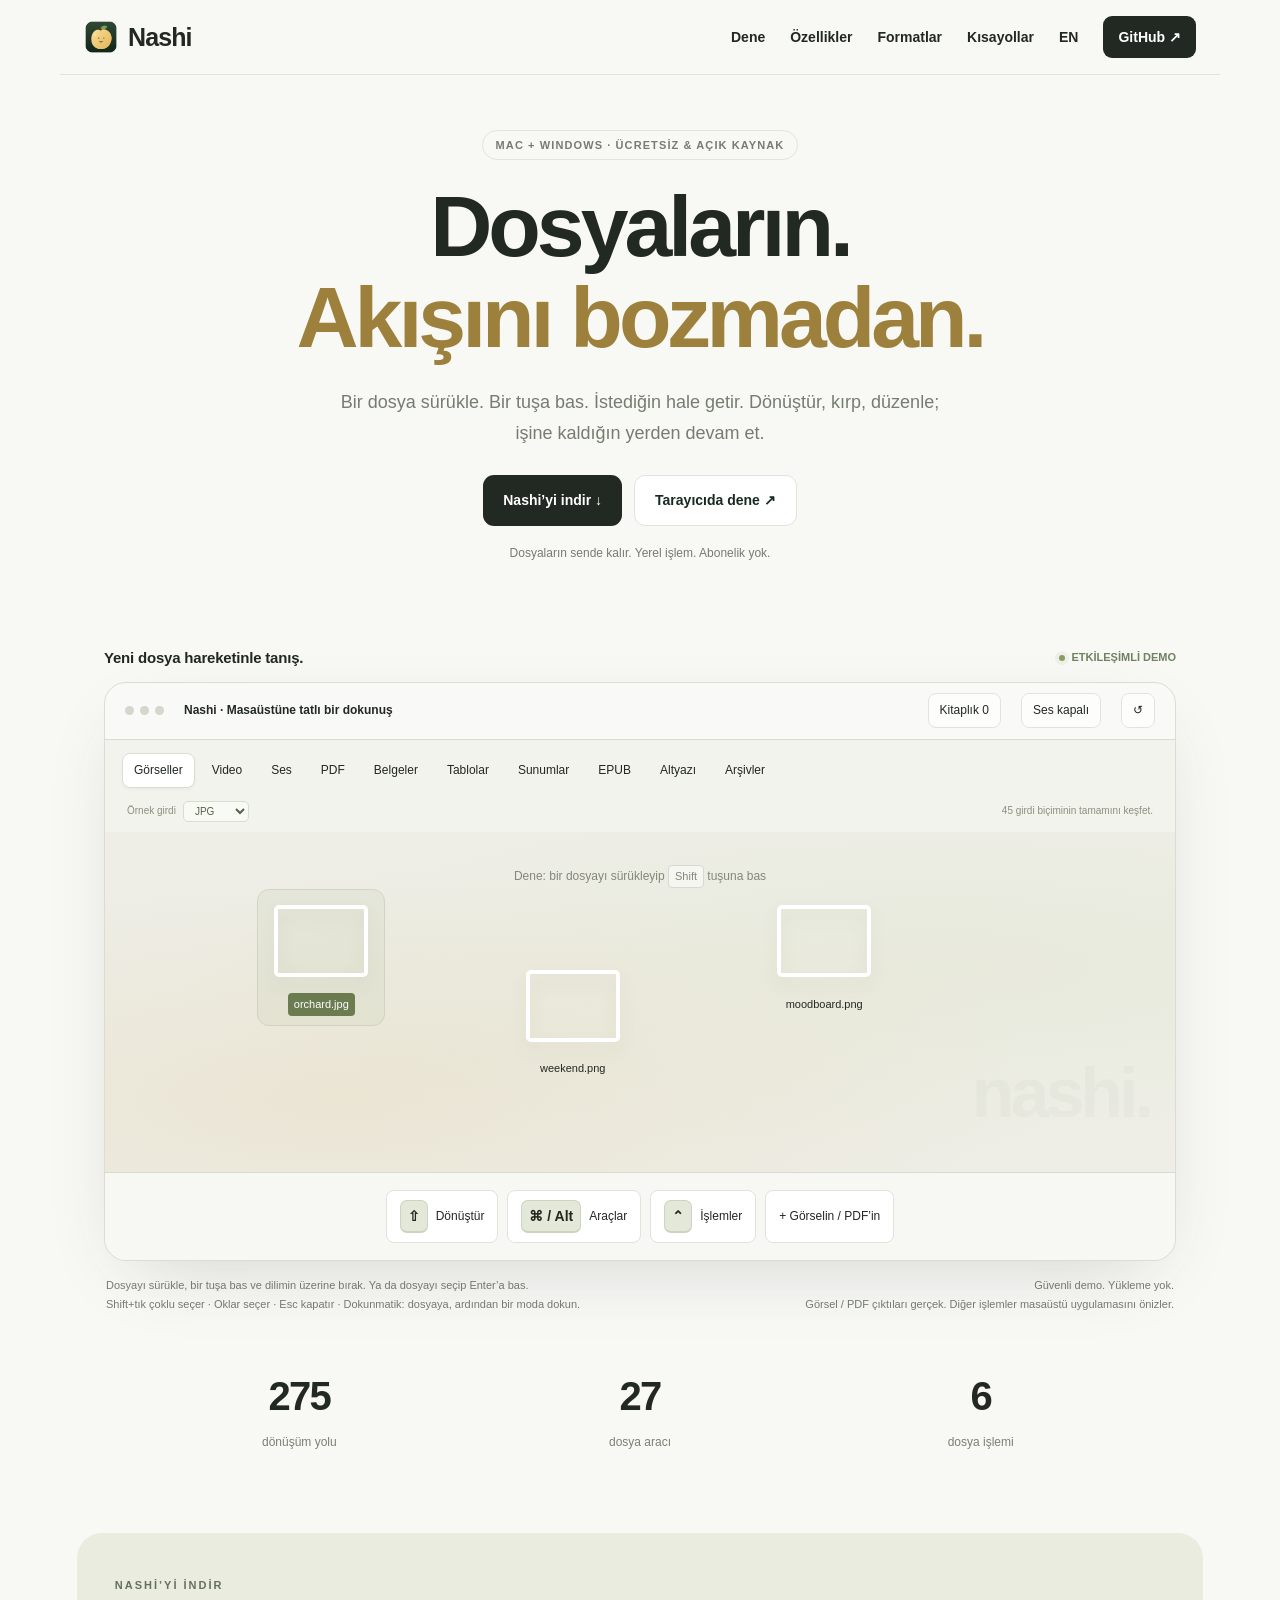
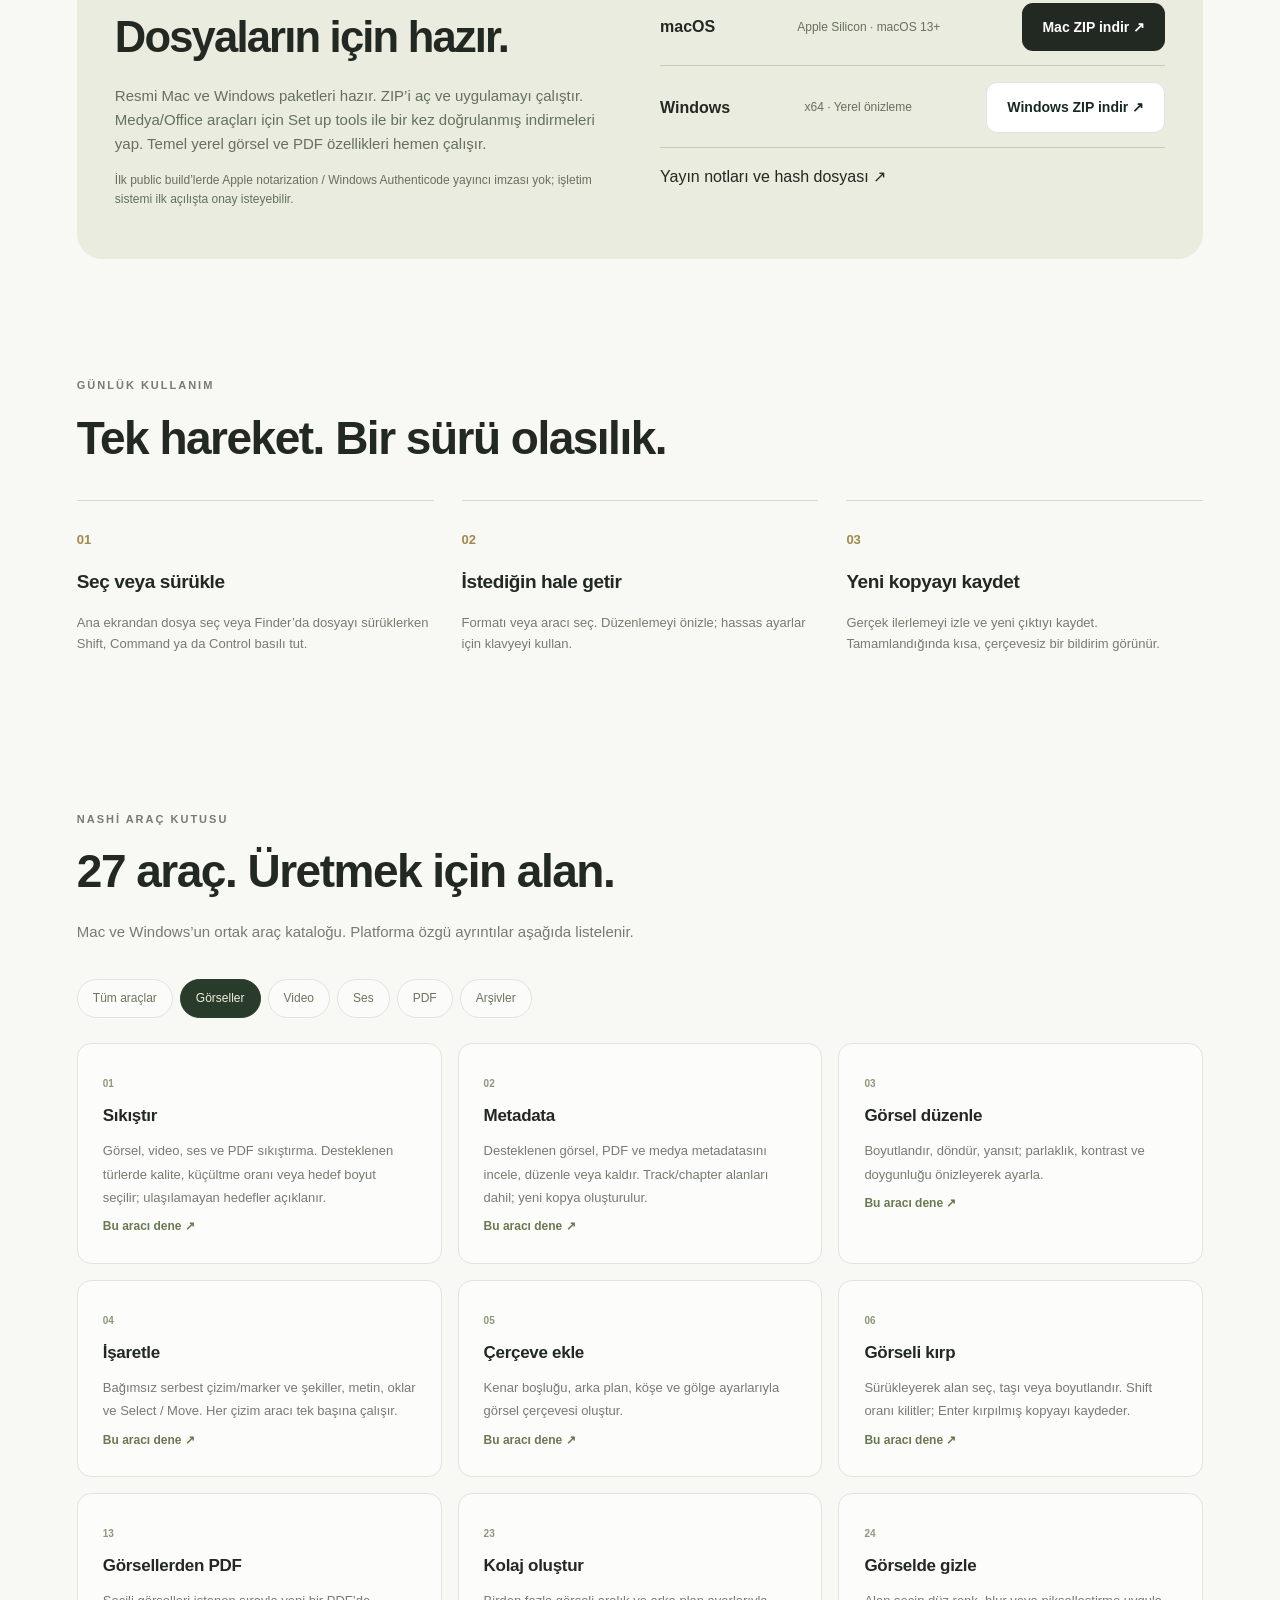
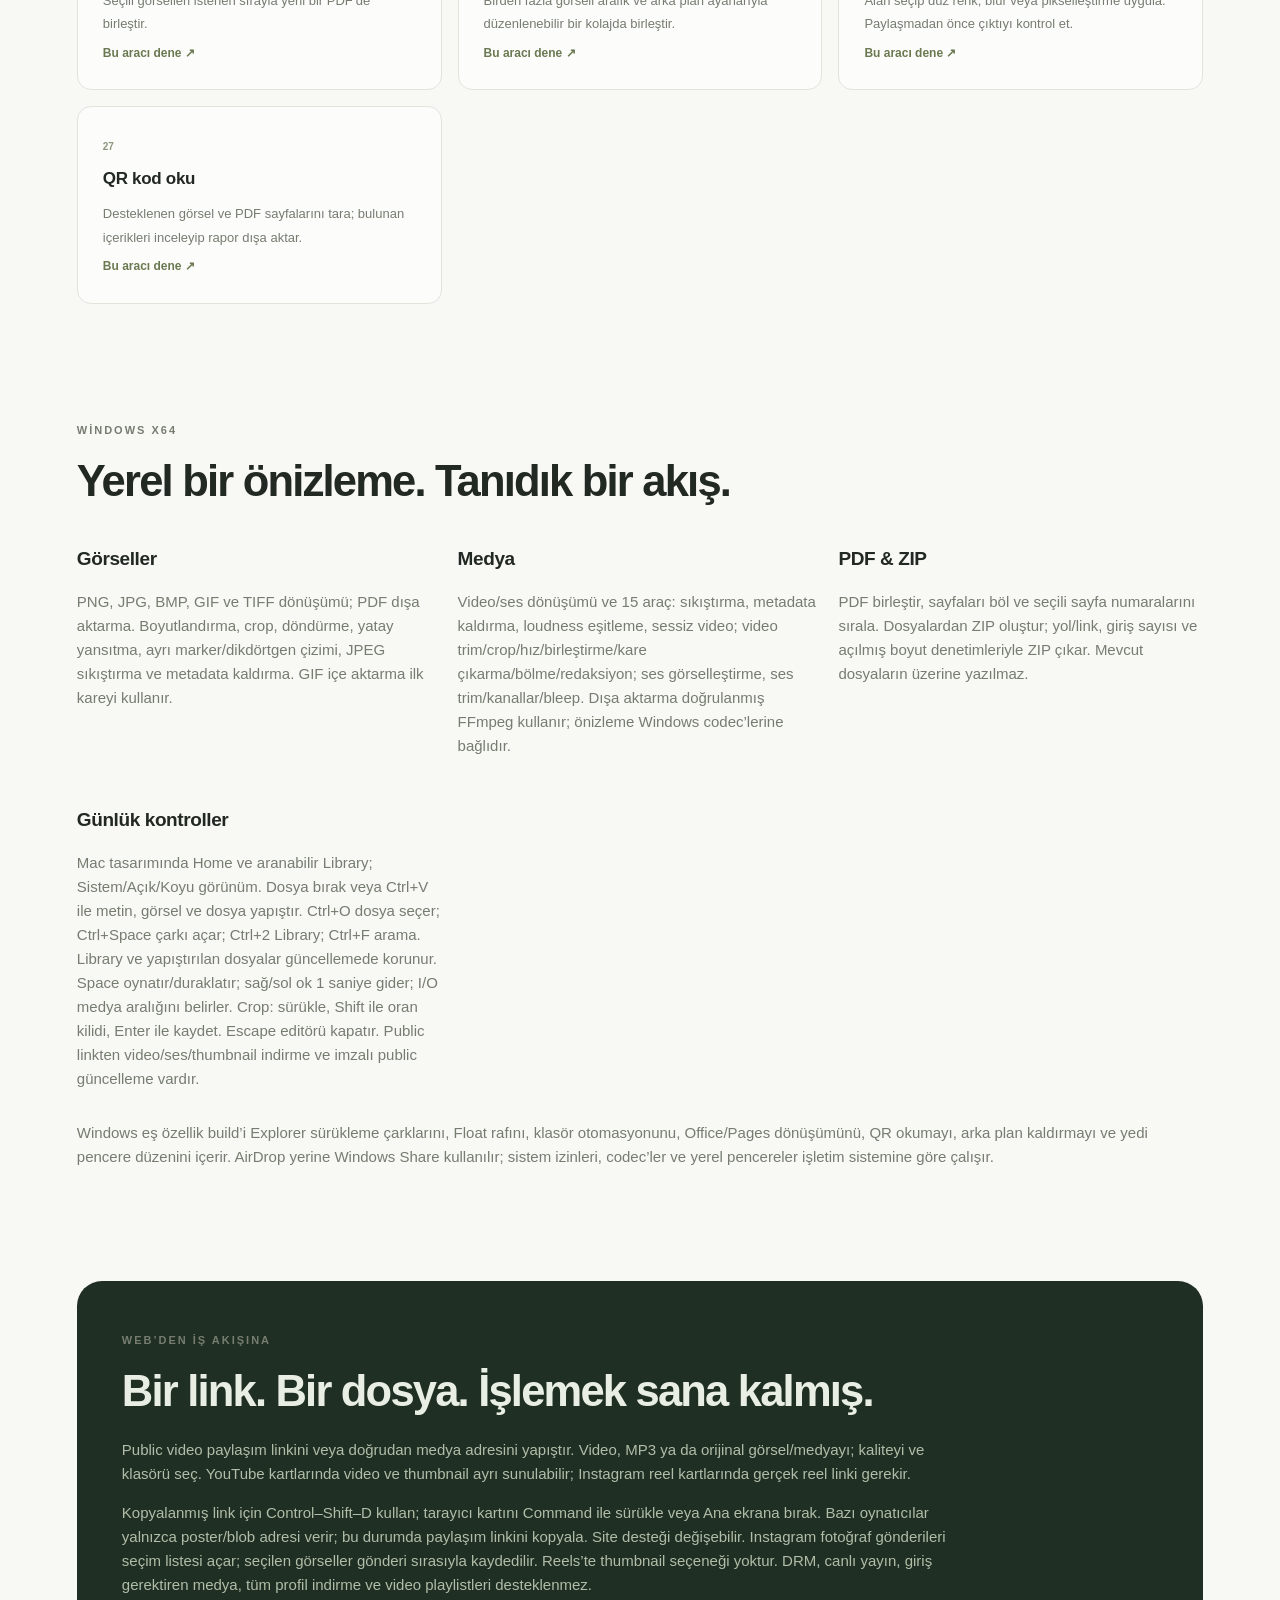
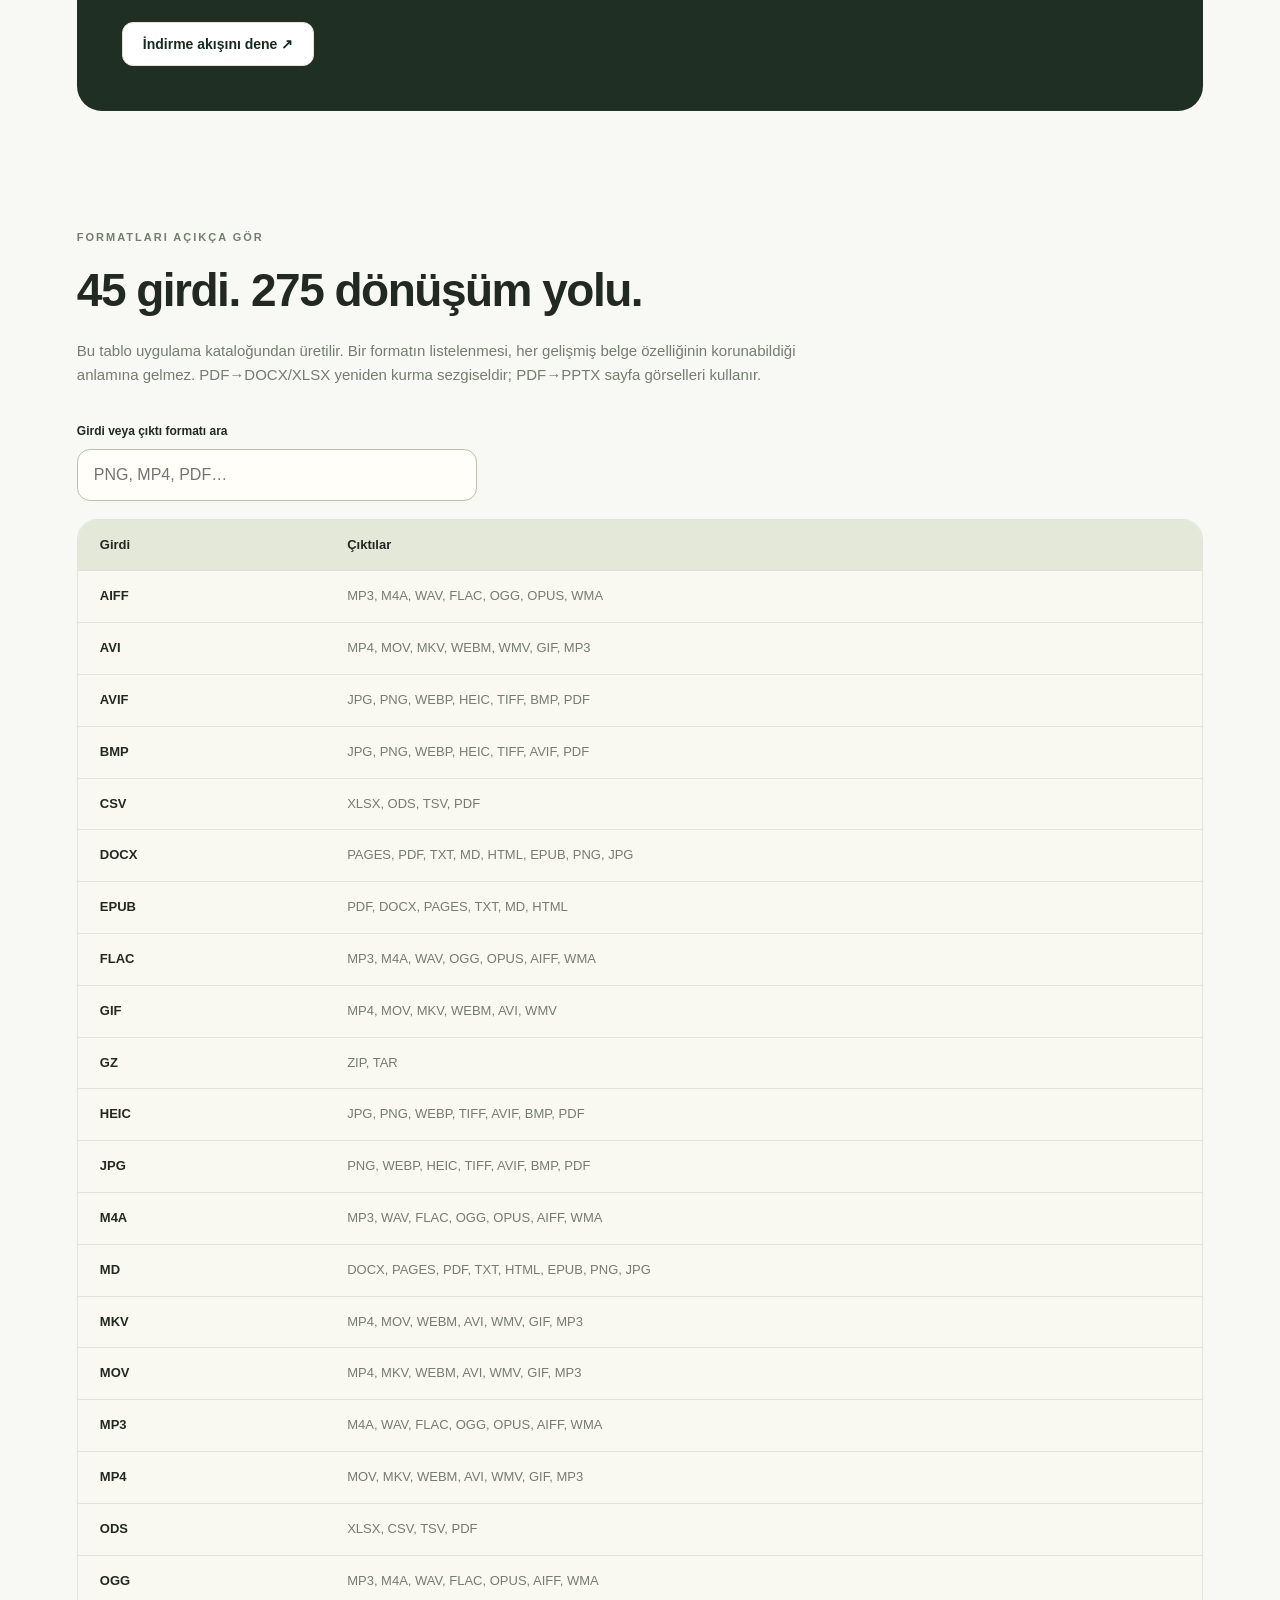
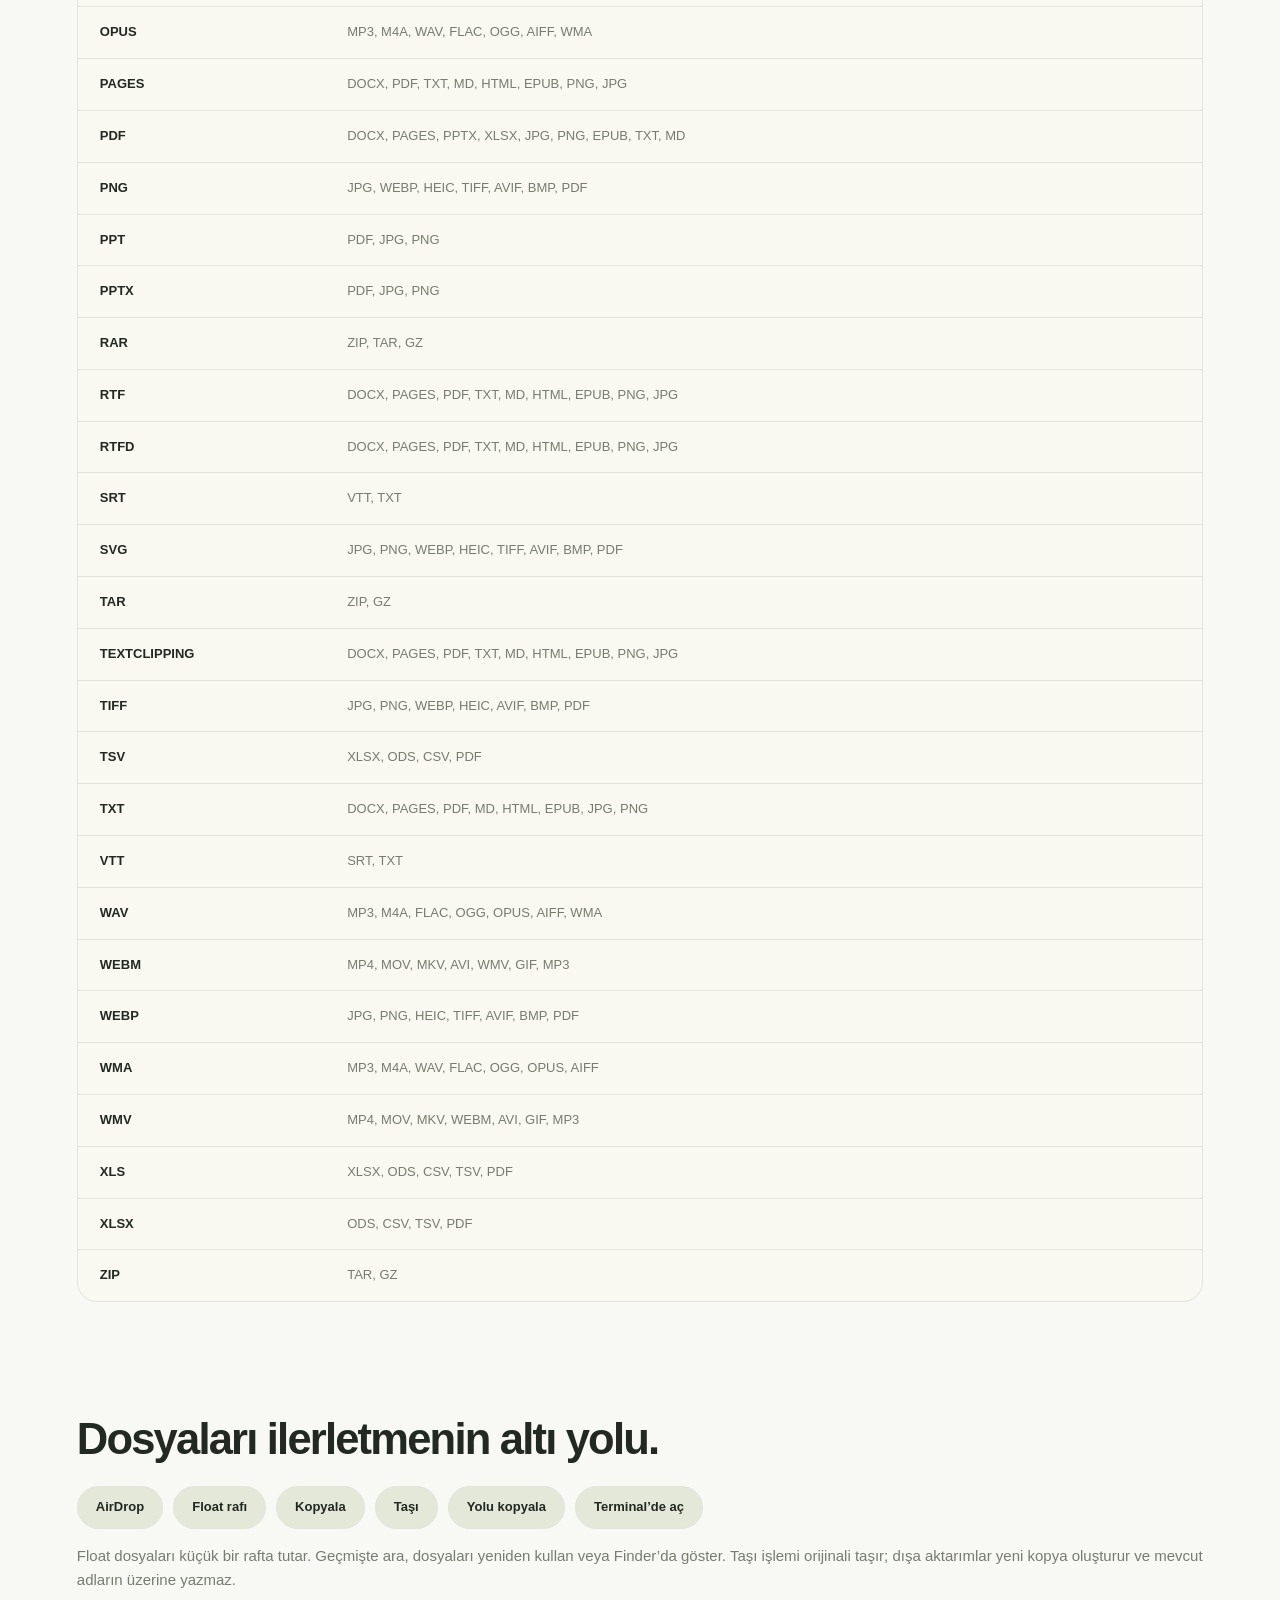
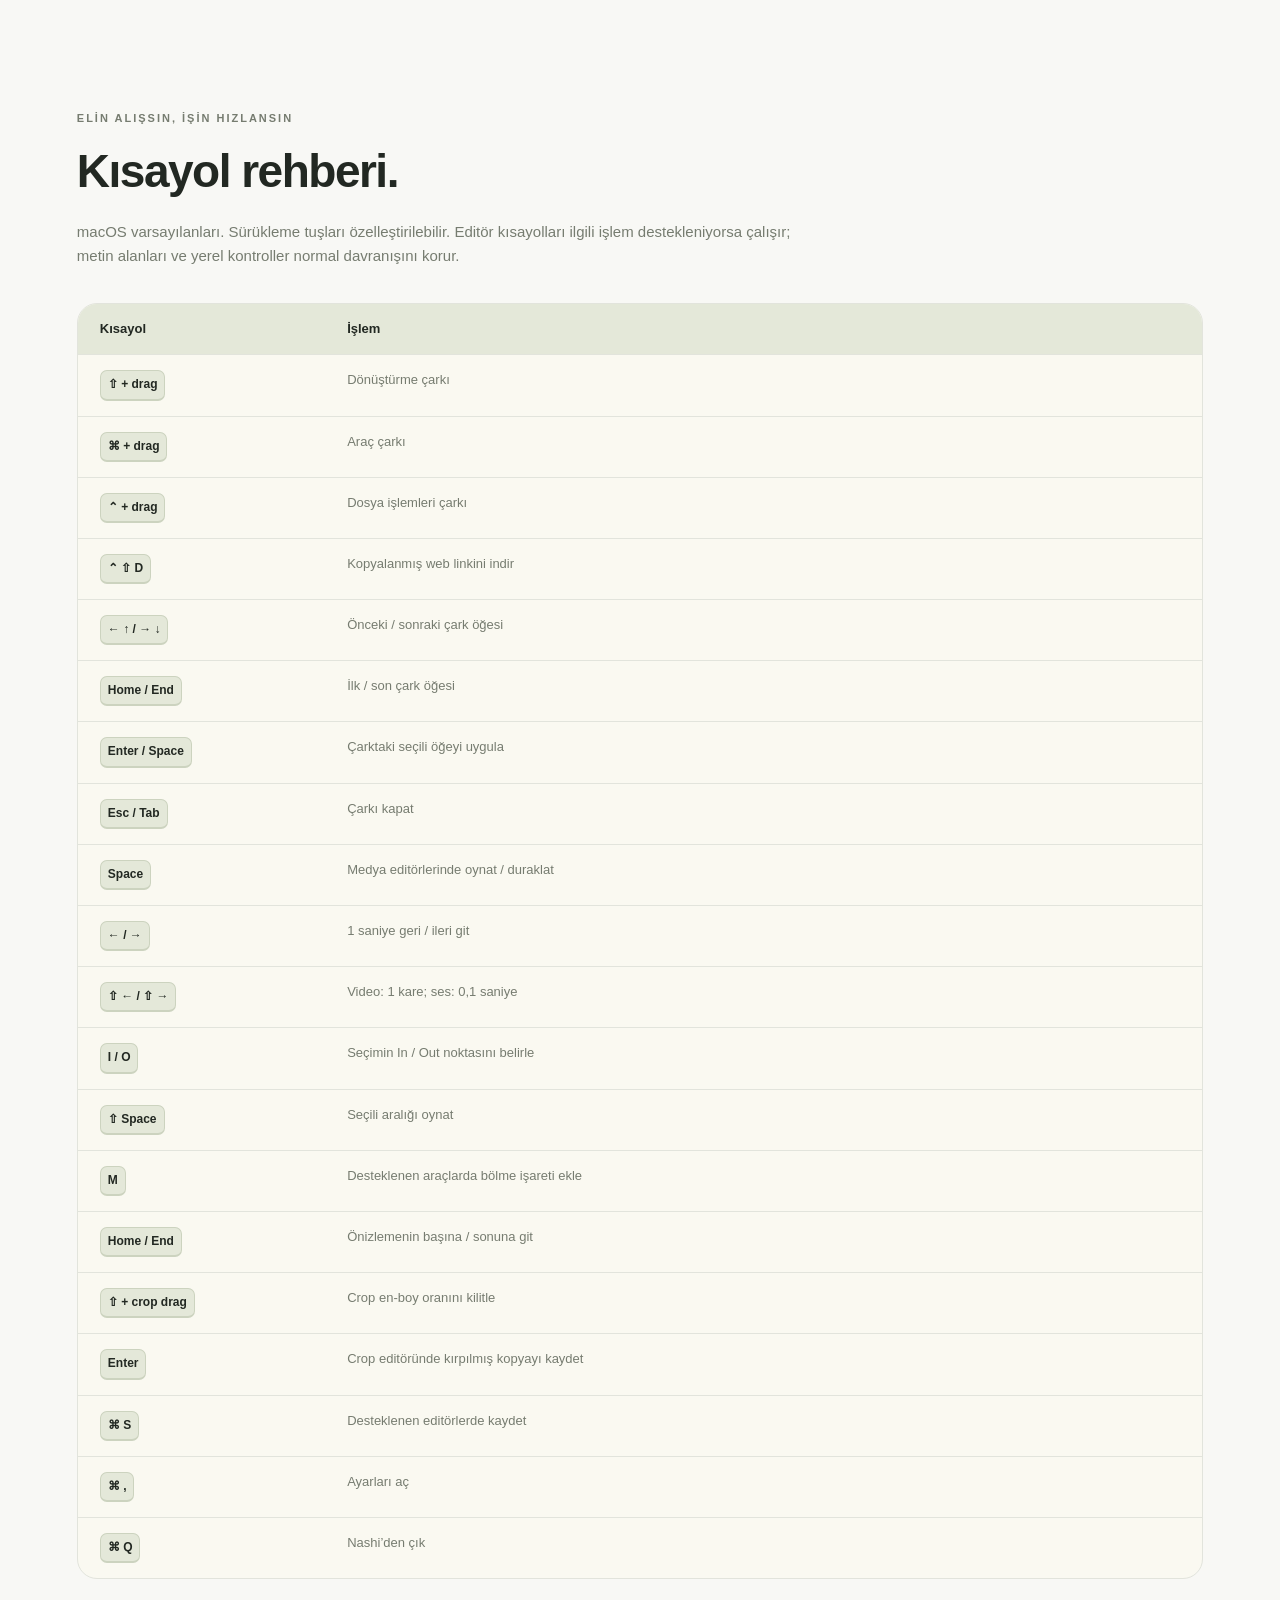
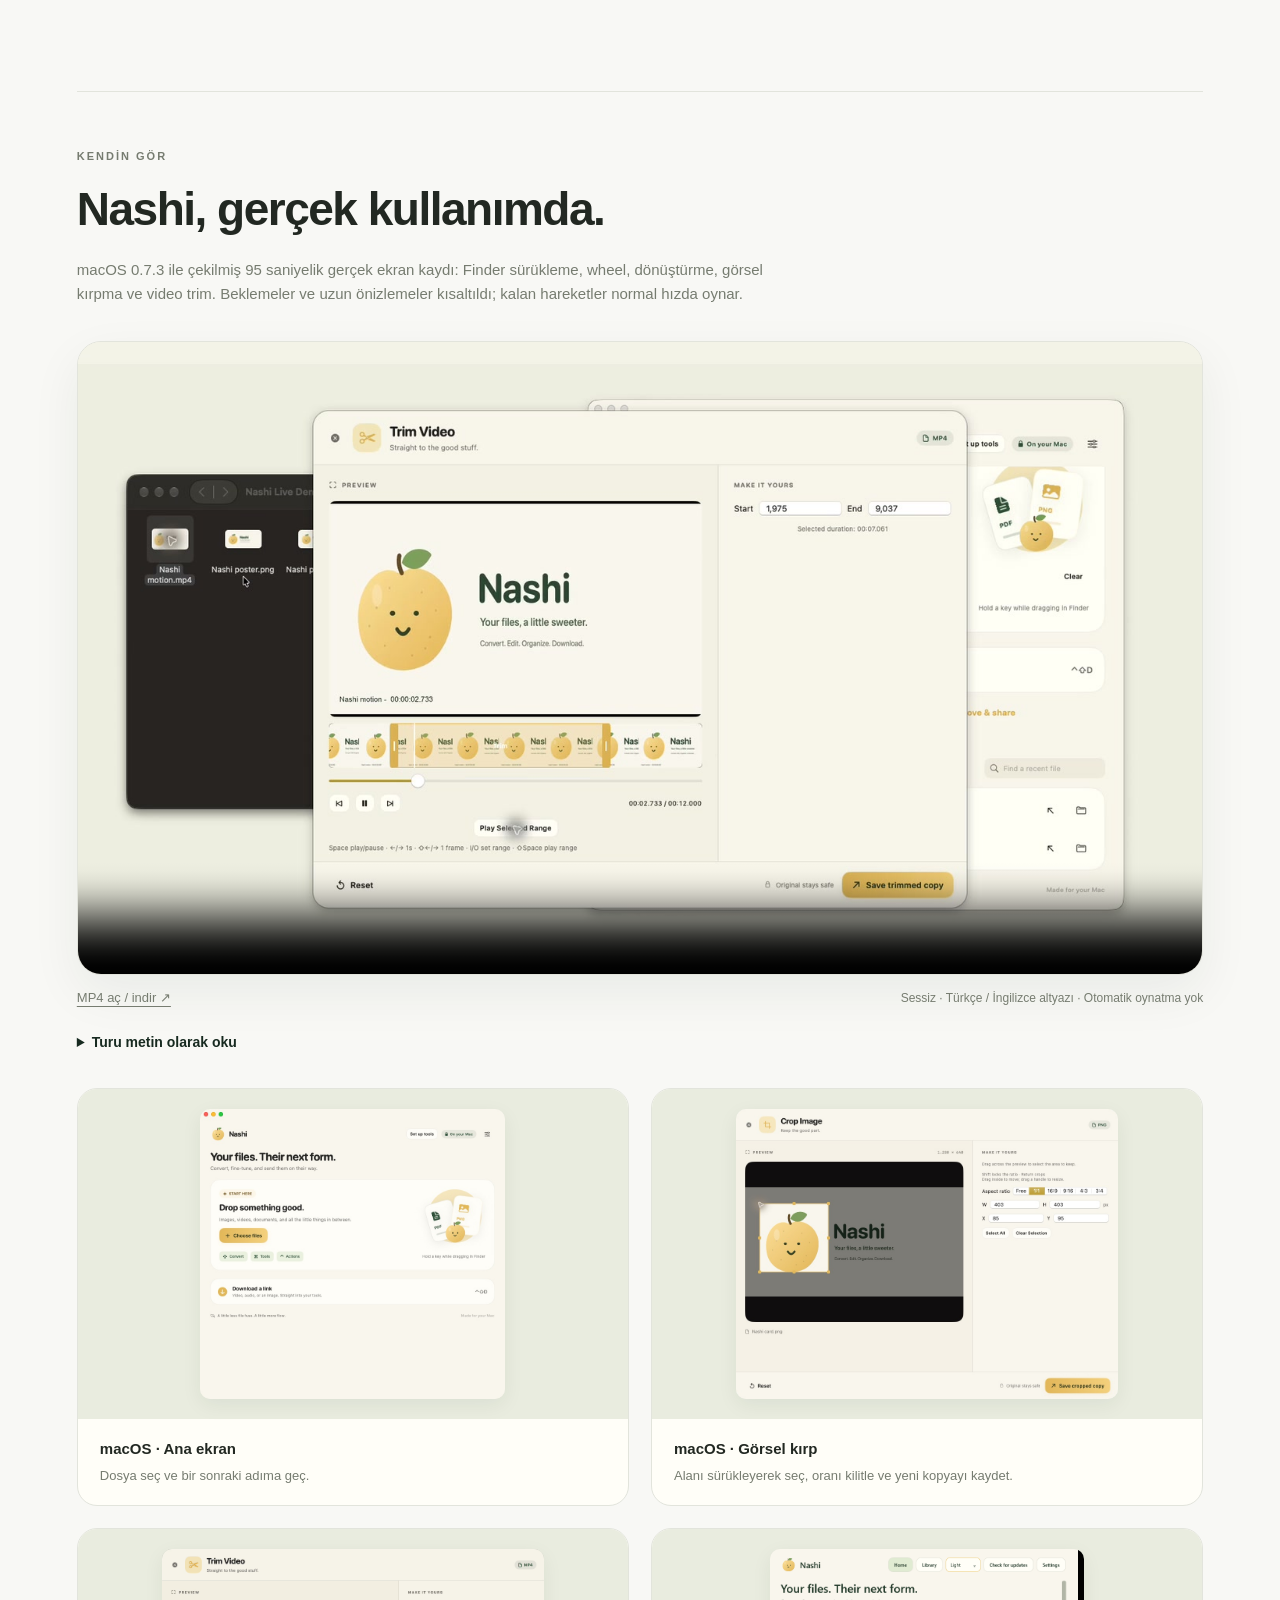
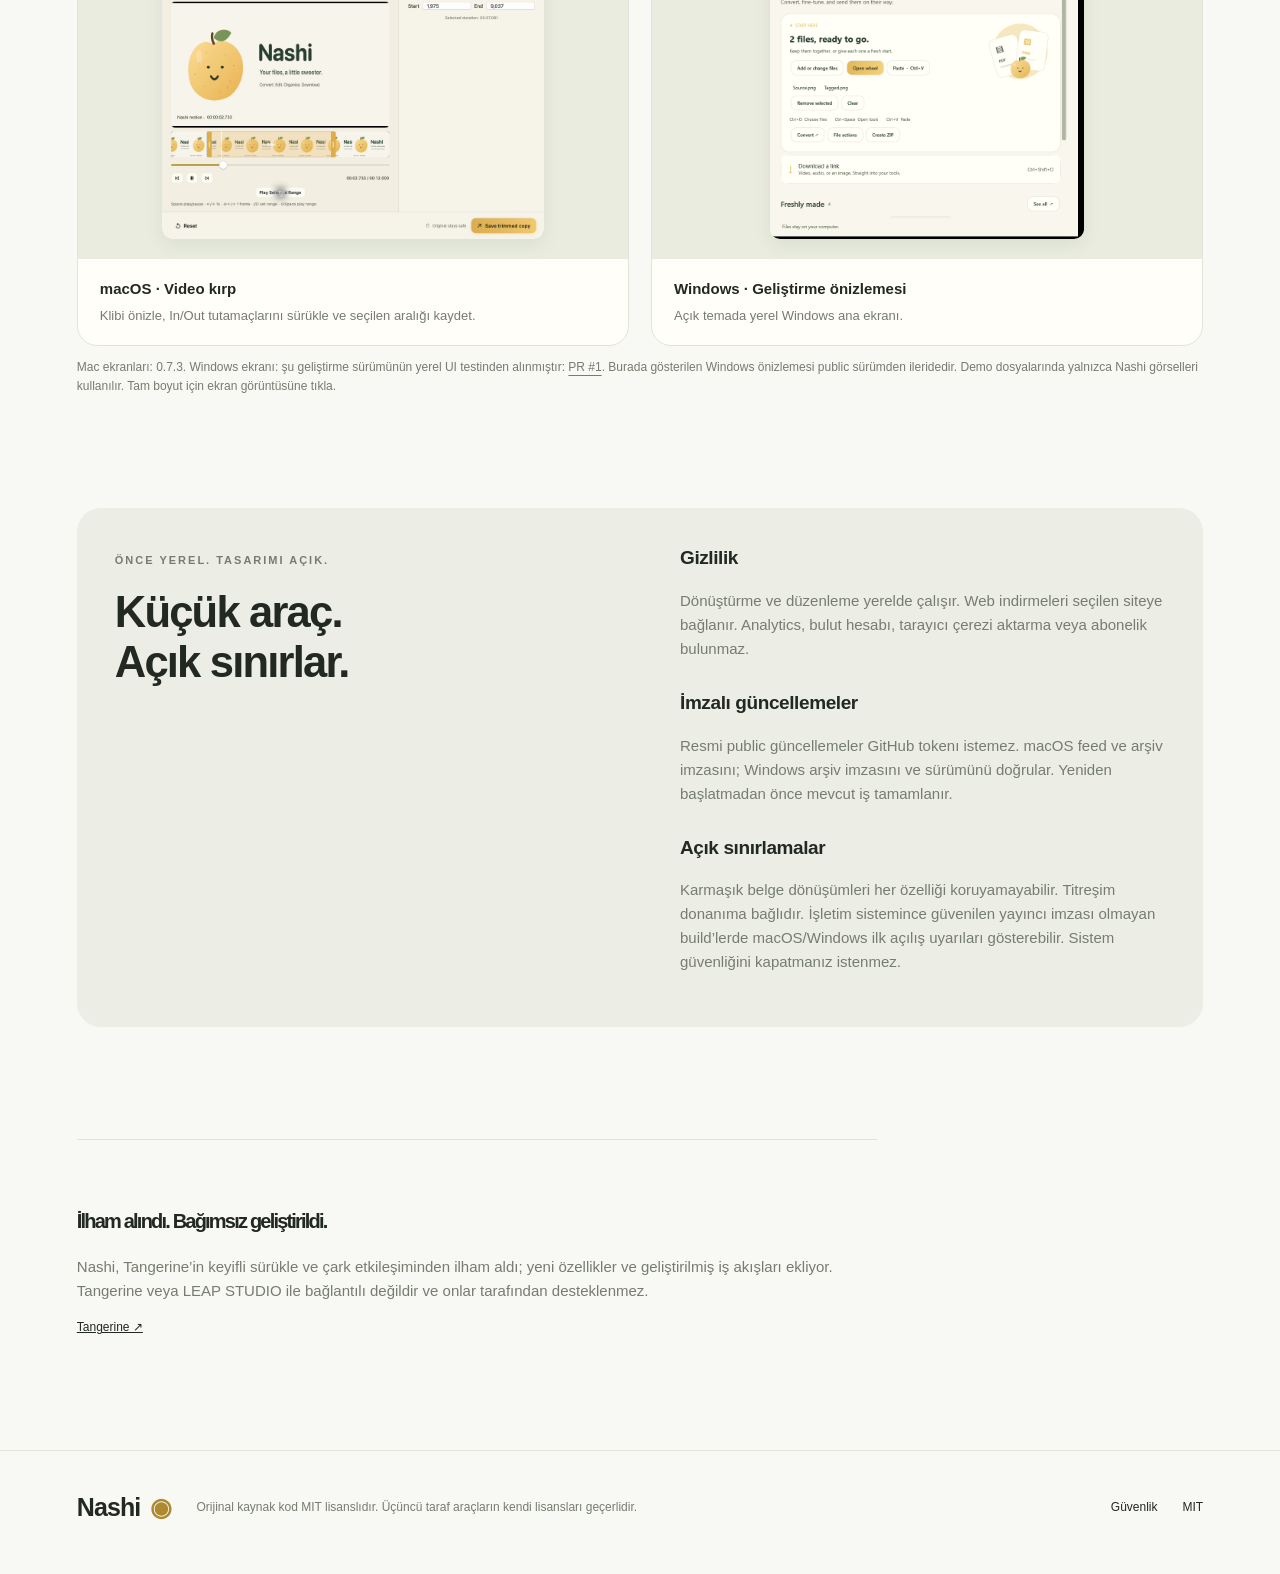
==== docs/tr/index.html @ 32c535b2 "Wait for settled Windows frame bounds before verifying placements" ====
<!doctype html>
<html lang="tr"><head><meta charset="utf-8"><meta name="viewport" content="width=device-width,initial-scale=1">
<meta http-equiv="Content-Security-Policy" content="default-src 'none'; img-src 'self' blob: data:; media-src 'self' blob:; style-src 'self' 'unsafe-inline'; script-src 'self'; connect-src 'self' blob:; base-uri 'none'; form-action 'none'">
<meta name="description" content="Nashi: açık kaynaklı yerel dosya dönüştürme, düzenleme, web indirme ve sürükleme çarkı. Tüm özellikler, formatlar ve kısayollar.">
<title>Nashi — Dosyaların için tatlı bir kolaylık</title><link rel="icon" href="../assets/nashi.png"><link rel="stylesheet" href="../assets/site.css?v=03d6fb7e5bfe"><link rel="stylesheet" href="../assets/playground.css?v=e00678a25f2a"><script src="../assets/vendor/pdf-lib.min.js" defer></script><script src="../assets/playground.js?v=e00678a25f2a" defer></script></head>
<body><a class="skip" href="#main">İçeriğe geç</a><header><a class="brand" href="#"><img src="../assets/nashi.png" alt="" width="42" height="42">Nashi</a><nav aria-label="Ana gezinme"><a href="#playground">Dene</a><a href="#features">Özellikler</a><a href="#formats">Formatlar</a><a href="#shortcuts">Kısayollar</a><a href="../index.html">EN</a><a class="nav-github" href="https://github.com/orkunisitmak/nashi-app">GitHub ↗</a></nav></header>
<main id="main"><section class="hero"><span class="eyebrow">MAC + WINDOWS · ÜCRETSİZ & AÇIK KAYNAK</span><h1>Dosyaların.<br><em>Akışını bozmadan.</em></h1><p class="intro">Bir dosya sürükle. Bir tuşa bas. İstediğin hale getir. Dönüştür, kırp, düzenle; işine kaldığın yerden devam et.</p><div class="hero-actions"><a class="button primary" href="#download">Nashi’yi indir ↓</a><a class="button secondary" href="#playground">Tarayıcıda dene ↗</a></div><p class="subtle">Dosyaların sende kalır. Yerel işlem. Abonelik yok.</p></section>
<section id="playground" aria-label="Etkileşimli Nashi demosu"><div class="live-loading">Demo masaüstün hazırlanıyor…</div><noscript><p class="demo-noscript">Etkileşimli demo için JavaScript’i aç. Aşağıdaki gerçek kullanım kaydını da izleyebilirsin.</p></noscript></section>
<div class="demo-stats"><div><strong>275</strong><span>dönüşüm yolu</span></div><div><strong>27</strong><span>dosya aracı</span></div><div><strong>6</strong><span>dosya işlemi</span></div></div>

<section class="status" id="download"><div><span class="eyebrow">Nashi’yi indir</span><h2>Dosyaların için hazır.</h2><p>Resmi Mac ve Windows paketleri hazır. ZIP’i aç ve uygulamayı çalıştır. Medya/Office araçları için Set up tools ile bir kez doğrulanmış indirmeleri yap. Temel yerel görsel ve PDF özellikleri hemen çalışır.</p><p class="subtle">İlk public build’lerde Apple notarization / Windows Authenticode yayıncı imzası yok; işletim sistemi ilk açılışta onay isteyebilir.</p></div><div class="platforms"><div><strong>macOS</strong><span>Apple Silicon · macOS 13+</span><a class="button primary" href="https://github.com/orkunisitmak/nashi-app/releases/latest/download/Nashi-macOS-arm64.zip">Mac ZIP indir ↗</a></div><div><strong>Windows</strong><span>x64 · Yerel önizleme</span><a class="button secondary" href="https://github.com/orkunisitmak/nashi-app/releases/latest/download/Nashi-Windows-x64.zip">Windows ZIP indir ↗</a></div><a href="https://github.com/orkunisitmak/nashi-app/releases/latest">Yayın notları ve hash dosyası ↗</a></div></section>
<section class="flow"><div class="section-heading"><span class="eyebrow">Günlük kullanım</span><h2>Tek hareket. Bir sürü olasılık.</h2></div><div class="flow-grid"><article><b>01</b><h3>Seç veya sürükle</h3><p>Ana ekrandan dosya seç veya Finder’da dosyayı sürüklerken Shift, Command ya da Control basılı tut.</p></article><article><b>02</b><h3>İstediğin hale getir</h3><p>Formatı veya aracı seç. Düzenlemeyi önizle; hassas ayarlar için klavyeyi kullan.</p></article><article><b>03</b><h3>Yeni kopyayı kaydet</h3><p>Gerçek ilerlemeyi izle ve yeni çıktıyı kaydet. Tamamlandığında kısa, çerçevesiz bir bildirim görünür.</p></article></div></section>
<section id="features"><div class="section-heading"><span class="eyebrow">Nashi araç kutusu</span><h2>27 araç. Üretmek için alan.</h2><p>Mac ve Windows’un ortak araç kataloğu. Platforma özgü ayrıntılar aşağıda listelenir.</p></div><div class="tool-grid"><article class="tool"><span class="tool-number">01</span><h3>Sıkıştır</h3><p>Görsel, video, ses ve PDF sıkıştırma. Desteklenen türlerde kalite, küçültme oranı veya hedef boyut seçilir; ulaşılamayan hedefler açıklanır.</p><button class="try-tool" data-try-tool="compress">Bu aracı dene ↗</button></article><article class="tool"><span class="tool-number">02</span><h3>Metadata</h3><p>Desteklenen görsel, PDF ve medya metadatasını incele, düzenle veya kaldır. Track/chapter alanları dahil; yeni kopya oluşturulur.</p><button class="try-tool" data-try-tool="removeMetadata">Bu aracı dene ↗</button></article><article class="tool"><span class="tool-number">03</span><h3>Görsel düzenle</h3><p>Boyutlandır, döndür, yansıt; parlaklık, kontrast ve doygunluğu önizleyerek ayarla.</p><button class="try-tool" data-try-tool="editImage">Bu aracı dene ↗</button></article><article class="tool"><span class="tool-number">04</span><h3>İşaretle</h3><p>Bağımsız serbest çizim/marker ve şekiller, metin, oklar ve Select / Move. Her çizim aracı tek başına çalışır.</p><button class="try-tool" data-try-tool="annotateImage">Bu aracı dene ↗</button></article><article class="tool"><span class="tool-number">05</span><h3>Çerçeve ekle</h3><p>Kenar boşluğu, arka plan, köşe ve gölge ayarlarıyla görsel çerçevesi oluştur.</p><button class="try-tool" data-try-tool="frameImage">Bu aracı dene ↗</button></article><article class="tool"><span class="tool-number">06</span><h3>Görseli kırp</h3><p>Sürükleyerek alan seç, taşı veya boyutlandır. Shift oranı kilitler; Enter kırpılmış kopyayı kaydeder.</p><button class="try-tool" data-try-tool="cropImage">Bu aracı dene ↗</button></article><article class="tool"><span class="tool-number">07</span><h3>Ses seviyesini eşitle</h3><p>Önce ses yüksekliği analiz edilir; hedef loudness, aralık ve true-peak değerleriyle kopya kaydedilir.</p><button class="try-tool" data-try-tool="normalizeAudio">Bu aracı dene ↗</button></article><article class="tool"><span class="tool-number">08</span><h3>Video sesini kaldır</h3><p>Video akışını koruyarak sessiz bir kopya oluştur.</p><button class="try-tool" data-try-tool="muteVideo">Bu aracı dene ↗</button></article><article class="tool"><span class="tool-number">09</span><h3>Video kırp</h3><p>Önizle, In/Out tutamaçlarını sürükle, seçimi taşı ve aralığı dışa aktar. Klavyeyle oynatma, gezinme ve I/O kesimi kolaylaştırır.</p><button class="try-tool" data-try-tool="trimVideo">Bu aracı dene ↗</button></article><article class="tool"><span class="tool-number">10</span><h3>PDF böl</h3><p>Sayfa aralıklarını ve dosya başına sayfa sayısını seçerek PDF’yi tek tek veya gruplar halinde böl.</p><button class="try-tool" data-try-tool="splitPDF">Bu aracı dene ↗</button></article><article class="tool"><span class="tool-number">11</span><h3>PDF düzenle</h3><p>Sayfaları sırala, çıkar ve döndür. Eşit genişlik seçeneği, belge özelliklerinin güvenle korunabildiği dosyalarda kullanılır.</p><button class="try-tool" data-try-tool="organizePDF">Bu aracı dene ↗</button></article><article class="tool"><span class="tool-number">12</span><h3>Arşiv aç</h3><p>ZIP, TAR, GZIP ve RAR arşivlerini yeni klasöre çıkar. Yol ve link denetimleri klasör dışına yazmayı engeller.</p><button class="try-tool" data-try-tool="extractArchive">Bu aracı dene ↗</button></article><article class="tool"><span class="tool-number">13</span><h3>Görsellerden PDF</h3><p>Seçili görselleri istenen sırayla yeni bir PDF’de birleştir.</p><button class="try-tool" data-try-tool="createPDF">Bu aracı dene ↗</button></article><article class="tool"><span class="tool-number">14</span><h3>PDF birleştir</h3><p>Birden fazla PDF’yi desteklenen sayfa içeriği ve gezinme özellikleri korunarak birleştir; orijinaller değişmez.</p><button class="try-tool" data-try-tool="mergePDF">Bu aracı dene ↗</button></article><article class="tool"><span class="tool-number">15</span><h3>Video alanını kırp</h3><p>Video önizlemesinde alan seç. Sürükle, boyutlandır; Shift ile oranı kilitle, Enter ile kopyayı dışa aktar.</p><button class="try-tool" data-try-tool="cropVideo">Bu aracı dene ↗</button></article><article class="tool"><span class="tool-number">16</span><h3>Video hızını değiştir</h3><p>Önizleme kontrolleriyle video hızını ve buna eşlik eden ses temposunu değiştir.</p><button class="try-tool" data-try-tool="changeVideoSpeed">Bu aracı dene ↗</button></article><article class="tool"><span class="tool-number">17</span><h3>Videoları birleştir</h3><p>Klipleri sırayla birleştir; boyut, kare hızı ve ses düzeni tutarlı bir çıktıya uyarlanır.</p><button class="try-tool" data-try-tool="joinVideos">Bu aracı dene ↗</button></article><article class="tool"><span class="tool-number">18</span><h3>Videodan kare al</h3><p>Zaman noktalarını seçip kareleri yeni PNG dosyaları olarak kaydet.</p><button class="try-tool" data-try-tool="videoSnapshots">Bu aracı dene ↗</button></article><article class="tool"><span class="tool-number">19</span><h3>Video böl</h3><p>İşaretlerden, eşit klip sayısından veya aralıklardan böl. İstenmeyen parçaları çıkar; kalanları ayrı veya birleşik kaydet.</p><button class="try-tool" data-try-tool="splitVideo">Bu aracı dene ↗</button></article><article class="tool"><span class="tool-number">20</span><h3>Sesten video</h3><p>Ses dosyasından waveform, spektrum, frekans çubukları veya sabit görselle video oluştur.</p><button class="try-tool" data-try-tool="audioToVideo">Bu aracı dene ↗</button></article><article class="tool"><span class="tool-number">21</span><h3>Ses kırp</h3><p>Waveform önizleme, In/Out tutamaçları ve seçili aralığı oynatma. İsteğe bağlı sessizlik kesme ve klavyeyle gezinme.</p><button class="try-tool" data-try-tool="trimAudio">Bu aracı dene ↗</button></article><article class="tool"><span class="tool-number">22</span><h3>Ses kanalları</h3><p>Mono/stereo dönüşümü yap, sol/sağ seviyelerini ayarla ve kanalları önizle.</p><button class="try-tool" data-try-tool="audioChannels">Bu aracı dene ↗</button></article><article class="tool"><span class="tool-number">23</span><h3>Kolaj oluştur</h3><p>Birden fazla görseli aralık ve arka plan ayarlarıyla düzenlenebilir bir kolajda birleştir.</p><button class="try-tool" data-try-tool="createCollage">Bu aracı dene ↗</button></article><article class="tool"><span class="tool-number">24</span><h3>Görselde gizle</h3><p>Alan seçip düz renk, blur veya pikselleştirme uygula. Paylaşmadan önce çıktıyı kontrol et.</p><button class="try-tool" data-try-tool="redactImage">Bu aracı dene ↗</button></article><article class="tool"><span class="tool-number">25</span><h3>Videoda gizle</h3><p>Düz renk, blur veya pikselleştirme için dikdörtgen alanlar ve zaman aralıkları seç.</p><button class="try-tool" data-try-tool="redactVideo">Bu aracı dene ↗</button></article><article class="tool"><span class="tool-number">26</span><h3>Seste gizle</h3><p>Bleep veya sessizlikle değiştirilecek aralıkları seç; sesin geri kalanı korunur.</p><button class="try-tool" data-try-tool="redactAudio">Bu aracı dene ↗</button></article><article class="tool"><span class="tool-number">27</span><h3>QR kod oku</h3><p>Desteklenen görsel ve PDF sayfalarını tara; bulunan içerikleri inceleyip rapor dışa aktar.</p><button class="try-tool" data-try-tool="readQRCode">Bu aracı dene ↗</button></article></div></section>
<section id="windows" class="actions"><span class="eyebrow">Windows x64</span><h2>Yerel bir önizleme. Tanıdık bir akış.</h2><div class="tool-grid"><article><h3>Görseller</h3><p>PNG, JPG, BMP, GIF ve TIFF dönüşümü; PDF dışa aktarma. Boyutlandırma, crop, döndürme, yatay yansıtma, ayrı marker/dikdörtgen çizimi, JPEG sıkıştırma ve metadata kaldırma. GIF içe aktarma ilk kareyi kullanır.</p></article><article><h3>Medya</h3><p>Video/ses dönüşümü ve 15 araç: sıkıştırma, metadata kaldırma, loudness eşitleme, sessiz video; video trim/crop/hız/birleştirme/kare çıkarma/bölme/redaksiyon; ses görselleştirme, ses trim/kanallar/bleep. Dışa aktarma doğrulanmış FFmpeg kullanır; önizleme Windows codec’lerine bağlıdır.</p></article><article><h3>PDF & ZIP</h3><p>PDF birleştir, sayfaları böl ve seçili sayfa numaralarını sırala. Dosyalardan ZIP oluştur; yol/link, giriş sayısı ve açılmış boyut denetimleriyle ZIP çıkar. Mevcut dosyaların üzerine yazılmaz.</p></article><article><h3>Günlük kontroller</h3><p>Mac tasarımında Home ve aranabilir Library; Sistem/Açık/Koyu görünüm. Dosya bırak veya Ctrl+V ile metin, görsel ve dosya yapıştır. Ctrl+O dosya seçer; Ctrl+Space çarkı açar; Ctrl+2 Library; Ctrl+F arama. Library ve yapıştırılan dosyalar güncellemede korunur. Space oynatır/duraklatır; sağ/sol ok 1 saniye gider; I/O medya aralığını belirler. Crop: sürükle, Shift ile oran kilidi, Enter ile kaydet. Escape editörü kapatır. Public linkten video/ses/thumbnail indirme ve imzalı public güncelleme vardır.</p></article></div><p>Windows eş özellik build’i Explorer sürükleme çarklarını, Float rafını, klasör otomasyonunu, Office/Pages dönüşümünü, QR okumayı, arka plan kaldırmayı ve yedi pencere düzenini içerir. AirDrop yerine Windows Share kullanılır; sistem izinleri, codec’ler ve yerel pencereler işletim sistemine göre çalışır.</p></section>
<section class="web-feature"><span class="eyebrow">Web’den iş akışına</span><h2>Bir link. Bir dosya. İşlemek sana kalmış.</h2><p>Public video paylaşım linkini veya doğrudan medya adresini yapıştır. Video, MP3 ya da orijinal görsel/medyayı; kaliteyi ve klasörü seç. YouTube kartlarında video ve thumbnail ayrı sunulabilir; Instagram reel kartlarında gerçek reel linki gerekir.</p><p>Kopyalanmış link için Control–Shift–D kullan; tarayıcı kartını Command ile sürükle veya Ana ekrana bırak. Bazı oynatıcılar yalnızca poster/blob adresi verir; bu durumda paylaşım linkini kopyala. Site desteği değişebilir. Instagram fotoğraf gönderileri seçim listesi açar; seçilen görseller gönderi sırasıyla kaydedilir. Reels’te thumbnail seçeneği yoktur. DRM, canlı yayın, giriş gerektiren medya, tüm profil indirme ve video playlistleri desteklenmez.</p><button id="try-download" class="button secondary">İndirme akışını dene ↗</button></section>
<section id="formats"><div class="section-heading"><span class="eyebrow">Formatları açıkça gör</span><h2>45 girdi. 275 dönüşüm yolu.</h2><p>Bu tablo uygulama kataloğundan üretilir. Bir formatın listelenmesi, her gelişmiş belge özelliğinin korunabildiği anlamına gelmez. PDF→DOCX/XLSX yeniden kurma sezgiseldir; PDF→PPTX sayfa görselleri kullanır.</p></div><label class="search-label" for="format-search">Girdi veya çıktı formatı ara</label><input id="format-search" type="search" placeholder="PNG, MP4, PDF…" autocomplete="off"><div class="table-wrap"><table id="format-table"><thead><tr><th>Girdi</th><th>Çıktılar</th></tr></thead><tbody><tr><th scope="row">AIFF</th><td>MP3, M4A, WAV, FLAC, OGG, OPUS, WMA</td></tr><tr><th scope="row">AVI</th><td>MP4, MOV, MKV, WEBM, WMV, GIF, MP3</td></tr><tr><th scope="row">AVIF</th><td>JPG, PNG, WEBP, HEIC, TIFF, BMP, PDF</td></tr><tr><th scope="row">BMP</th><td>JPG, PNG, WEBP, HEIC, TIFF, AVIF, PDF</td></tr><tr><th scope="row">CSV</th><td>XLSX, ODS, TSV, PDF</td></tr><tr><th scope="row">DOCX</th><td>PAGES, PDF, TXT, MD, HTML, EPUB, PNG, JPG</td></tr><tr><th scope="row">EPUB</th><td>PDF, DOCX, PAGES, TXT, MD, HTML</td></tr><tr><th scope="row">FLAC</th><td>MP3, M4A, WAV, OGG, OPUS, AIFF, WMA</td></tr><tr><th scope="row">GIF</th><td>MP4, MOV, MKV, WEBM, AVI, WMV</td></tr><tr><th scope="row">GZ</th><td>ZIP, TAR</td></tr><tr><th scope="row">HEIC</th><td>JPG, PNG, WEBP, TIFF, AVIF, BMP, PDF</td></tr><tr><th scope="row">JPG</th><td>PNG, WEBP, HEIC, TIFF, AVIF, BMP, PDF</td></tr><tr><th scope="row">M4A</th><td>MP3, WAV, FLAC, OGG, OPUS, AIFF, WMA</td></tr><tr><th scope="row">MD</th><td>DOCX, PAGES, PDF, TXT, HTML, EPUB, PNG, JPG</td></tr><tr><th scope="row">MKV</th><td>MP4, MOV, WEBM, AVI, WMV, GIF, MP3</td></tr><tr><th scope="row">MOV</th><td>MP4, MKV, WEBM, AVI, WMV, GIF, MP3</td></tr><tr><th scope="row">MP3</th><td>M4A, WAV, FLAC, OGG, OPUS, AIFF, WMA</td></tr><tr><th scope="row">MP4</th><td>MOV, MKV, WEBM, AVI, WMV, GIF, MP3</td></tr><tr><th scope="row">ODS</th><td>XLSX, CSV, TSV, PDF</td></tr><tr><th scope="row">OGG</th><td>MP3, M4A, WAV, FLAC, OPUS, AIFF, WMA</td></tr><tr><th scope="row">OPUS</th><td>MP3, M4A, WAV, FLAC, OGG, AIFF, WMA</td></tr><tr><th scope="row">PAGES</th><td>DOCX, PDF, TXT, MD, HTML, EPUB, PNG, JPG</td></tr><tr><th scope="row">PDF</th><td>DOCX, PAGES, PPTX, XLSX, JPG, PNG, EPUB, TXT, MD</td></tr><tr><th scope="row">PNG</th><td>JPG, WEBP, HEIC, TIFF, AVIF, BMP, PDF</td></tr><tr><th scope="row">PPT</th><td>PDF, JPG, PNG</td></tr><tr><th scope="row">PPTX</th><td>PDF, JPG, PNG</td></tr><tr><th scope="row">RAR</th><td>ZIP, TAR, GZ</td></tr><tr><th scope="row">RTF</th><td>DOCX, PAGES, PDF, TXT, MD, HTML, EPUB, PNG, JPG</td></tr><tr><th scope="row">RTFD</th><td>DOCX, PAGES, PDF, TXT, MD, HTML, EPUB, PNG, JPG</td></tr><tr><th scope="row">SRT</th><td>VTT, TXT</td></tr><tr><th scope="row">SVG</th><td>JPG, PNG, WEBP, HEIC, TIFF, AVIF, BMP, PDF</td></tr><tr><th scope="row">TAR</th><td>ZIP, GZ</td></tr><tr><th scope="row">TEXTCLIPPING</th><td>DOCX, PAGES, PDF, TXT, MD, HTML, EPUB, PNG, JPG</td></tr><tr><th scope="row">TIFF</th><td>JPG, PNG, WEBP, HEIC, AVIF, BMP, PDF</td></tr><tr><th scope="row">TSV</th><td>XLSX, ODS, CSV, PDF</td></tr><tr><th scope="row">TXT</th><td>DOCX, PAGES, PDF, MD, HTML, EPUB, JPG, PNG</td></tr><tr><th scope="row">VTT</th><td>SRT, TXT</td></tr><tr><th scope="row">WAV</th><td>MP3, M4A, FLAC, OGG, OPUS, AIFF, WMA</td></tr><tr><th scope="row">WEBM</th><td>MP4, MOV, MKV, AVI, WMV, GIF, MP3</td></tr><tr><th scope="row">WEBP</th><td>JPG, PNG, HEIC, TIFF, AVIF, BMP, PDF</td></tr><tr><th scope="row">WMA</th><td>MP3, M4A, WAV, FLAC, OGG, OPUS, AIFF</td></tr><tr><th scope="row">WMV</th><td>MP4, MOV, MKV, WEBM, AVI, GIF, MP3</td></tr><tr><th scope="row">XLS</th><td>XLSX, ODS, CSV, TSV, PDF</td></tr><tr><th scope="row">XLSX</th><td>ODS, CSV, TSV, PDF</td></tr><tr><th scope="row">ZIP</th><td>TAR, GZ</td></tr></tbody></table></div></section>
<section class="actions"><h2>Dosyaları ilerletmenin altı yolu.</h2><div class="action-list"><span>AirDrop</span><span>Float rafı</span><span>Kopyala</span><span>Taşı</span><span>Yolu kopyala</span><span>Terminal’de aç</span></div><p>Float dosyaları küçük bir rafta tutar. Geçmişte ara, dosyaları yeniden kullan veya Finder’da göster. Taşı işlemi orijinali taşır; dışa aktarımlar yeni kopya oluşturur ve mevcut adların üzerine yazmaz.</p></section>
<section id="shortcuts"><div class="section-heading"><span class="eyebrow">Elin alışsın, işin hızlansın</span><h2>Kısayol rehberi.</h2><p>macOS varsayılanları. Sürükleme tuşları özelleştirilebilir. Editör kısayolları ilgili işlem destekleniyorsa çalışır; metin alanları ve yerel kontroller normal davranışını korur.</p></div><div class="table-wrap"><table><thead><tr><th>Kısayol</th><th>İşlem</th></tr></thead><tbody><tr><th scope="row"><kbd>⇧ + drag</kbd></th><td>Dönüştürme çarkı</td></tr><tr><th scope="row"><kbd>⌘ + drag</kbd></th><td>Araç çarkı</td></tr><tr><th scope="row"><kbd>⌃ + drag</kbd></th><td>Dosya işlemleri çarkı</td></tr><tr><th scope="row"><kbd>⌃ ⇧ D</kbd></th><td>Kopyalanmış web linkini indir</td></tr><tr><th scope="row"><kbd>← ↑ / → ↓</kbd></th><td>Önceki / sonraki çark öğesi</td></tr><tr><th scope="row"><kbd>Home / End</kbd></th><td>İlk / son çark öğesi</td></tr><tr><th scope="row"><kbd>Enter / Space</kbd></th><td>Çarktaki seçili öğeyi uygula</td></tr><tr><th scope="row"><kbd>Esc / Tab</kbd></th><td>Çarkı kapat</td></tr><tr><th scope="row"><kbd>Space</kbd></th><td>Medya editörlerinde oynat / duraklat</td></tr><tr><th scope="row"><kbd>← / →</kbd></th><td>1 saniye geri / ileri git</td></tr><tr><th scope="row"><kbd>⇧ ← / ⇧ →</kbd></th><td>Video: 1 kare; ses: 0,1 saniye</td></tr><tr><th scope="row"><kbd>I / O</kbd></th><td>Seçimin In / Out noktasını belirle</td></tr><tr><th scope="row"><kbd>⇧ Space</kbd></th><td>Seçili aralığı oynat</td></tr><tr><th scope="row"><kbd>M</kbd></th><td>Desteklenen araçlarda bölme işareti ekle</td></tr><tr><th scope="row"><kbd>Home / End</kbd></th><td>Önizlemenin başına / sonuna git</td></tr><tr><th scope="row"><kbd>⇧ + crop drag</kbd></th><td>Crop en-boy oranını kilitle</td></tr><tr><th scope="row"><kbd>Enter</kbd></th><td>Crop editöründe kırpılmış kopyayı kaydet</td></tr><tr><th scope="row"><kbd>⌘ S</kbd></th><td>Desteklenen editörlerde kaydet</td></tr><tr><th scope="row"><kbd>⌘ ,</kbd></th><td>Ayarları aç</td></tr><tr><th scope="row"><kbd>⌘ Q</kbd></th><td>Nashi’den çık</td></tr></tbody></table></div></section>
<section id="demo" class="showcase">
<div class="section-heading"><span class="eyebrow">Kendin gör</span><h2>Nashi, gerçek kullanımda.</h2><p>macOS 0.7.3 ile çekilmiş 95 saniyelik gerçek ekran kaydı: Finder sürükleme, wheel, dönüştürme, görsel kırpma ve video trim. Beklemeler ve uzun önizlemeler kısaltıldı; kalan hareketler normal hızda oynar.</p></div>
<div class="demo-player"><video controls playsinline preload="metadata" poster="../assets/showcase/demo-poster.jpg?v=50e9219b2083" width="1440" height="810" aria-label="Nashi gerçek kullanım ekran kaydı"><source src="../assets/showcase/nashi-demo.mp4?v=50e9219b2083" type="video/mp4"><track kind="captions" src="../assets/showcase/demo-en.vtt?v=50e9219b2083" srclang="en" label="English" ><track kind="captions" src="../assets/showcase/demo-tr.vtt?v=50e9219b2083" srclang="tr" label="Türkçe" default><a href="../assets/showcase/nashi-demo.mp4?v=50e9219b2083">MP4 demoyu aç</a></video></div>
<p class="demo-links"><a href="../assets/showcase/nashi-demo.mp4?v=50e9219b2083">MP4 aç / indir ↗</a><span>Sessiz · Türkçe / İngilizce altyazı · Otomatik oynatma yok</span></p>
<details class="demo-transcript"><summary>Turu metin olarak oku</summary><ol><li>Finder’da görseli sürüklerken Shift’e bas.</li><li>Dönüştürme çarkında JPG’nin üzerine bırakarak yeni kopya oluştur.</li><li>Crop Image içinde alanı sürükleyerek seç. Shift oranı kilitler; Enter kırpılmış kopyayı kaydeder.</li><li>Videoyu Command ile sürükleyip Trim Video’yu seç. Space ile oynat; In/Out tutamaçlarıyla aralığı belirle. Seçimi önizle ve yeni klibi kaydet.</li><li>Çıktıları Freshly made ve Finder’da bul. Demoda JPG, 410×410 kırpılmış görsel ve 12 saniyelik kaynaktan 7,07 saniyelik klip oluşturulur; orijinaller korunur.</li></ol></details>
<div class="screenshot-grid"><figure class="screenshot-card"><a href="../assets/showcase/mac-home.png"><img src="../assets/showcase/mac-home.png" alt="macOS · Ana ekran" loading="lazy" width="820" height="780"></a><figcaption><strong>macOS · Ana ekran</strong><span>Dosya seç ve bir sonraki adıma geç.</span></figcaption></figure><figure class="screenshot-card"><a href="../assets/showcase/mac-crop.png"><img src="../assets/showcase/mac-crop.png" alt="macOS · Görsel kırp" loading="lazy" width="1000" height="760"></a><figcaption><strong>macOS · Görsel kırp</strong><span>Alanı sürükleyerek seç, oranı kilitle ve yeni kopyayı kaydet.</span></figcaption></figure><figure class="screenshot-card"><a href="../assets/showcase/mac-trim.png"><img src="../assets/showcase/mac-trim.png" alt="macOS · Video kırp" loading="lazy" width="1000" height="760"></a><figcaption><strong>macOS · Video kırp</strong><span>Klibi önizle, In/Out tutamaçlarını sürükle ve seçilen aralığı kaydet.</span></figcaption></figure><figure class="screenshot-card"><a href="../assets/showcase/windows-home-preview.png"><img src="../assets/showcase/windows-home-preview.png" alt="Windows · Geliştirme önizlemesi" loading="lazy" width="820" height="756"></a><figcaption><strong>Windows · Geliştirme önizlemesi</strong><span>Açık temada yerel Windows ana ekranı.</span></figcaption></figure></div>
<p class="subtle">Mac ekranları: 0.7.3. Windows ekranı: şu geliştirme sürümünün yerel UI testinden alınmıştır: <a href="https://github.com/orkunisitmak/nashi-app/pull/1">PR #1</a>. Burada gösterilen Windows önizlemesi public sürümden ileridedir. Demo dosyalarında yalnızca Nashi görselleri kullanılır. Tam boyut için ekran görüntüsüne tıkla.</p>
</section>
<section class="trust"><div><span class="eyebrow">Önce yerel. Tasarımı açık.</span><h2>Küçük araç.<br>Açık sınırlar.</h2></div><div><h3>Gizlilik</h3><p>Dönüştürme ve düzenleme yerelde çalışır. Web indirmeleri seçilen siteye bağlanır. Analytics, bulut hesabı, tarayıcı çerezi aktarma veya abonelik bulunmaz.</p><h3>İmzalı güncellemeler</h3><p>Resmi public güncellemeler GitHub tokenı istemez. macOS feed ve arşiv imzasını; Windows arşiv imzasını ve sürümünü doğrular. Yeniden başlatmadan önce mevcut iş tamamlanır.</p><h3>Açık sınırlamalar</h3><p>Karmaşık belge dönüşümleri her özelliği koruyamayabilir. Titreşim donanıma bağlıdır. İşletim sistemince güvenilen yayıncı imzası olmayan build’lerde macOS/Windows ilk açılış uyarıları gösterebilir. Sistem güvenliğini kapatmanız istenmez.</p></div></section>
<section class="inspiration"><h2>İlham alındı. Bağımsız geliştirildi.</h2><p>Nashi, Tangerine’in keyifli sürükle ve çark etkileşiminden ilham aldı; yeni özellikler ve geliştirilmiş iş akışları ekliyor. Tangerine veya LEAP STUDIO ile bağlantılı değildir ve onlar tarafından desteklenmez.</p><a href="https://tangerineformac.com/">Tangerine ↗</a></section></main>
<footer><a class="brand" href="#">Nashi <span>◉</span></a><p>Orijinal kaynak kod MIT lisanslıdır. Üçüncü taraf araçların kendi lisansları geçerlidir.</p><a href="https://github.com/orkunisitmak/nashi-app/blob/main/SECURITY.md">Güvenlik</a><a href="https://github.com/orkunisitmak/nashi-app/blob/main/LICENSE">MIT</a></footer></body></html>
---- docs/assets/site.css ----
:root{color-scheme:light;--cream:#f5f3e9;--forest:#172a20;--sage:#e4e8d9;--gold:#e4bd59;--line:#d4d8c9;--muted:#5f6d61}*{box-sizing:border-box}html{scroll-behavior:smooth;scroll-padding-top:96px}body{margin:0;background:var(--cream);color:var(--forest);font-family:ui-rounded,-apple-system,BlinkMacSystemFont,"Segoe UI",sans-serif;line-height:1.6}a{color:inherit;text-decoration:none}a:hover{text-decoration:underline;text-underline-offset:5px}a:focus-visible,button:focus-visible,input:focus-visible{outline:3px solid #8f752a;outline-offset:5px}.skip{position:absolute;left:20px;top:-80px;padding:12px;background:var(--gold);z-index:10}.skip:focus{top:12px}header{position:sticky;top:0;z-index:5;display:flex;align-items:center;justify-content:space-between;gap:24px;padding:20px max(6vw,24px);background:#f5f3e9f2;border-bottom:1px solid var(--line);backdrop-filter:blur(14px)}.brand{display:flex;align-items:center;gap:10px;font-size:25px;font-weight:800;letter-spacing:-1px}nav{display:flex;align-items:center;gap:24px;font-size:14px;font-weight:600}.nav-github{background:var(--forest);color:var(--cream);padding:9px 16px;border-radius:40px}main,footer{max-width:1280px;margin:0 auto;padding:0 6vw}section{margin:112px 0}.hero{display:grid;grid-template-columns:1.1fr 1fr;gap:50px;align-items:center;margin:72px 0 108px;min-height:520px}.eyebrow{text-transform:uppercase;letter-spacing:2px;font-size:11px;font-weight:800;color:var(--muted)}h1{font-size:clamp(48px,6.6vw,87px);letter-spacing:-4px;line-height:1.06;margin:18px 0 24px;font-weight:780}h2{font-size:clamp(30px,3.4vw,44px);letter-spacing:-1.8px;line-height:1.15;margin:15px 0 22px}h3{line-height:1.25;letter-spacing:-.4px;font-size:19px}p{color:var(--muted);font-size:15px}.intro{font-size:19px;line-height:1.65;max-width:470px}.hero-actions{display:flex;gap:12px;flex-wrap:wrap;margin:30px 0 18px}.button{display:inline-flex;align-items:center;justify-content:center;padding:13px 21px;border-radius:15px;font-size:14px;font-weight:750;transition:transform .18s,background .18s}.button:hover{transform:translateY(-2px);text-decoration:none}.primary{background:var(--forest);color:var(--cream)}.secondary{background:var(--sage);color:var(--forest);border:1px solid var(--line)}.subtle{font-size:12px}.illustration{position:relative;display:grid;place-items:center;min-height:460px;background:radial-gradient(ellipse at center,#e6e5ce,transparent 69%)}.wheel{position:relative;width:316px;height:316px;border-radius:50%;background:var(--forest);border:11px solid #c9ceba;box-shadow:0 25px 45px #1b30241a;transform:rotate(-8deg)}.wheel:before,.wheel:after{content:"";position:absolute;background:#66705d;inset:0;width:2px;margin:auto;transform:rotate(45deg)}.wheel:after{transform:rotate(-45deg)}.wheel-center{position:absolute;inset:88px;border:5px solid #66705d;border-radius:50%;display:grid;place-items:center;z-index:2;background:#263d2e}.petal{position:absolute;color:var(--cream);font-size:11px;font-weight:750;letter-spacing:1px;z-index:1;transform:rotate(8deg)}.p1{top:35px;left:108px;color:var(--gold)}.p2{right:22px;top:140px}.p3{bottom:35px;left:116px}.p4{left:10px;top:140px}.file{position:absolute;z-index:3;display:flex;align-items:center;gap:10px;padding:16px 22px;background:#fffef8;box-shadow:0 12px 28px #1b302417;border:1px solid var(--line);border-radius:17px;font-size:22px}.file span{font-size:12px;font-weight:650}.float-a{left:0;top:28px;transform:rotate(-7deg);animation:float 6s ease-in-out infinite}.float-b{right:-14px;bottom:70px;transform:rotate(7deg);animation:float 6s ease-in-out -3s infinite}.done{position:absolute;bottom:8px;left:25px;background:var(--sage);border:1px solid #c9ceba;padding:14px 22px;border-radius:16px;font-size:12px;font-weight:650;box-shadow:0 10px 20px #1b30240b}.status{background:var(--forest);color:var(--cream);border-radius:30px;padding:38px;display:grid;grid-template-columns:1fr 1fr;gap:40px}.status p,.status .eyebrow{color:#c7cebf}.platforms{display:flex;flex-direction:column;justify-content:center;gap:16px}.platforms>div{display:flex;align-items:center;justify-content:space-between;gap:10px;flex-wrap:wrap;border-bottom:1px solid #425444;padding-bottom:14px}.platforms span{font-size:12px;color:#c7cebf}.pill{border:1px solid #71835d;padding:3px 10px;border-radius:30px}.muted{opacity:.7}.section-heading{max-width:720px;margin-bottom:35px}.flow-grid{display:grid;grid-template-columns:repeat(3,1fr);gap:28px}.flow-grid article{padding:24px 0;border-top:1px solid var(--line)}.flow b{color:#927226;font-size:13px}.tool-grid{display:grid;grid-template-columns:repeat(3,1fr);gap:16px}.tool{padding:24px;border:1px solid var(--line);border-radius:20px;background:#faf9f1;transition:transform .18s,border-color .18s}.tool:hover{transform:translateY(-3px);border-color:#a5b096}.tool-number{font-size:11px;font-weight:800;color:#7e8b68}.tool h3{margin:10px 0}.tool p{font-size:13px;margin-bottom:0}.web-feature{padding:45px;border-radius:30px;background:var(--sage)}.web-feature p{max-width:850px}.table-wrap{overflow:auto;border:1px solid var(--line);border-radius:20px;background:#faf9f1;margin-top:18px}table{border-collapse:collapse;width:100%;text-align:left;font-size:13px}th,td{padding:15px 22px;border-bottom:1px solid var(--line);vertical-align:top}tbody tr:last-child>*{border-bottom:0}thead{background:var(--sage)}tbody th{font-weight:750;width:22%}tbody td{color:var(--muted)}kbd{font-family:inherit;font-size:12px;white-space:nowrap;background:var(--sage);border:1px solid #ccd3bf;border-bottom-width:2px;border-radius:7px;padding:4px 7px;display:inline-block}.search-label{display:block;font-size:12px;font-weight:750;margin-bottom:8px}input{font:inherit;color:var(--forest);border:1px solid #b9c3aa;border-radius:13px;padding:12px 16px;background:#fffef8;width:min(100%,400px)}.action-list{display:flex;flex-wrap:wrap;gap:10px}.action-list span{border:1px solid var(--line);padding:10px 18px;border-radius:40px;background:var(--sage);font-size:13px;font-weight:650}.trust{display:grid;grid-template-columns:1fr 1fr;gap:80px}.trust h3{margin-top:30px}.trust h3:first-child{margin-top:0}.inspiration{border-top:1px solid var(--line);padding-top:55px;max-width:800px}.inspiration h2{font-size:29px}.inspiration a{text-decoration:underline}footer{display:flex;align-items:center;gap:25px;border-top:1px solid var(--line);padding-top:35px;padding-bottom:45px;font-size:12px}footer p{flex:1;font-size:12px}.brand span{color:#ad8a30}tr[hidden]{display:none}@keyframes float{50%{translate:0 -10px}}@media(max-width:950px){.hero{gap:15px}.wheel{scale:.88}.float-b{right:0}.file{padding:12px}.tool-grid{grid-template-columns:repeat(2,1fr)}nav{gap:16px}.status{grid-template-columns:1fr;gap:20px}h1{letter-spacing:-3px}.trust{gap:35px}}@media(max-width:650px){header{padding:14px 20px}.brand{font-size:22px}nav{gap:12px;font-size:12px}nav a:nth-child(2),nav a:nth-child(3){display:none}.nav-github{padding:7px 11px}main,footer{padding-left:22px;padding-right:22px}.hero{grid-template-columns:1fr;margin-top:45px;gap:18px;min-height:0}.hero h1{font-size:59px}.intro{font-size:17px}.illustration{min-height:405px}.wheel{scale:.92}.float-a{left:6px}.float-b{right:0}.done{left:15px;bottom:0}.tool-grid,.flow-grid,.trust{grid-template-columns:1fr}.tool{padding:22px}.status,.web-feature{padding:28px}.status{border-radius:23px}section{margin:74px 0}.platforms>div{gap:8px}.platforms strong{width:100%}.trust{gap:20px}th,td{padding:13px}footer{flex-wrap:wrap;gap:14px}footer p{flex-basis:100%;order:2;margin:0}}@media(prefers-reduced-motion:reduce){html{scroll-behavior:auto}*,*:before,*:after{animation:none!important;transition:none!important}}
/* Real app media stays static until the visitor starts the demo. */
.showcase{border-top:1px solid var(--line);padding-top:50px}.demo-player{overflow:hidden;border:1px solid var(--line);border-radius:24px;background:var(--cream);box-shadow:0 18px 50px #172a2010}.demo-player video{display:block;width:100%;height:auto;aspect-ratio:16/9;max-height:78vh;background:var(--cream)}.demo-links{display:flex;flex-wrap:wrap;align-items:center;justify-content:space-between;gap:12px;font-size:13px}.demo-links a,.showcase .subtle a{text-decoration:underline;text-underline-offset:4px}.demo-links span{font-size:12px}.demo-transcript{font-size:14px;color:var(--muted);margin:22px 0 35px}.demo-transcript summary{cursor:pointer;font-weight:700;color:var(--forest)}.demo-transcript ol{padding-left:22px}.screenshot-grid{display:grid;grid-template-columns:repeat(2,minmax(0,1fr));gap:22px}.screenshot-card{margin:0;overflow:hidden;border:1px solid var(--line);border-radius:20px;background:#fffef8}.screenshot-card>a{display:flex;align-items:center;justify-content:center;height:330px;padding:20px;background:#e9ecdf}.screenshot-card img{display:block;max-width:100%;max-height:100%;width:auto;height:auto;object-fit:contain;border-radius:10px;box-shadow:0 6px 20px #172a2010}.screenshot-card figcaption{padding:18px 22px}.screenshot-card strong,.screenshot-card span{display:block}.screenshot-card strong{font-size:15px}.screenshot-card span{font-size:13px;color:var(--muted);margin-top:5px}.showcase video:focus-visible,.showcase summary:focus-visible{outline:3px solid #8f752a;outline-offset:4px}@media(max-width:650px){.screenshot-grid{grid-template-columns:1fr}.screenshot-card>a{height:310px}.demo-player{border-radius:14px}.demo-player video{max-height:none}.showcase{padding-top:30px}}

@media(max-width:650px){nav a[href="#shortcuts"]{display:none}.nav-github{white-space:nowrap}}
---- docs/assets/playground.css ----
:root{--paper:#f8f8f5;--ink:#222822;--muted:#767c70;--pear:#ddbd64;--green:#283b2b;--line:#e2e4dc}html{scroll-behavior:smooth;scroll-padding-top:90px}body{background:var(--paper);color:var(--ink);font-family:ui-sans-serif,-apple-system,BlinkMacSystemFont,"Segoe UI",sans-serif}header{max-width:1160px;background:var(--paper);border-bottom:1px solid var(--line);padding:16px 24px;position:relative;z-index:4}header nav{gap:25px}.brand{font-weight:730;letter-spacing:-.9px}.brand img{width:34px;height:34px;border-radius:10px}.nav-github{background:var(--ink);color:white!important;border-radius:9px;padding:10px 15px}.hero{display:block!important;max-width:1120px;text-align:center;padding:76px 24px 20px;min-height:0}.hero h1{font-size:clamp(48px,7vw,86px);line-height:1.06;letter-spacing:-4px;font-weight:620;margin:24px auto;max-width:950px}.hero h1 em{font-style:normal;color:#9c803c}.hero .intro{max-width:600px;margin:0 auto;font-size:18px;line-height:1.7}.hero-actions{justify-content:center;margin-top:27px}.hero .eyebrow{font-size:11px;border:1px solid var(--line);padding:8px 13px;border-radius:20px;letter-spacing:1.1px}.button{font-size:14px;border-radius:11px;padding:13px 20px}.button.primary{background:var(--ink);color:#fff}.button.secondary{background:#fff;border:1px solid var(--line)}.hero .subtle{font-size:12px}.illustration{display:none}.live-intro{max-width:1120px;margin:auto;padding:24px 24px 0}.live-title{display:flex;align-items:center;justify-content:space-between;margin-bottom:15px;gap:20px}.live-title h2{font-size:15px;letter-spacing:-.2px;margin:0}.live-label{font-size:11px;font-weight:650;color:#708263;display:flex;align-items:center;gap:7px}.live-label:before{content:"";width:6px;height:6px;border-radius:100%;background:#8b9d67;box-shadow:0 0 0 4px #8b9d6716}.live-subtitle{font-size:12px;color:var(--muted);margin:0}.desktop{border:1px solid #dddccf;border-radius:22px;background:#eeeee7;box-shadow:0 25px 75px -30px #373c313a;overflow:hidden;position:relative;isolation:isolate}.desktop-toolbar{height:57px;background:#ffffffa8;border-bottom:1px solid #d9dbd2;display:flex;align-items:center;padding:0 20px;gap:20px}.window-dots{display:flex;gap:6px}.window-dots i{width:9px;height:9px;background:#d4d7cc;border-radius:100%}.desktop-title{font-size:12px;font-weight:600;flex:1}.desktop-toolbar button,.desktop-tabs button,.keystrip button,.utility-button{font:inherit;font-size:12px;border:1px solid var(--line);background:#ffffffb3;border-radius:8px;padding:7px 11px;cursor:pointer;color:var(--ink)}.desktop-toolbar button:hover,.utility-button:hover{border-color:#a3af8d}.desktop-tabs{display:flex;gap:5px;overflow-x:auto;padding:13px 17px;background:#ffffff40;scrollbar-width:thin}.desktop-tabs button{white-space:nowrap;border-color:transparent;background:transparent}.desktop-tabs button[aria-selected=true]{background:#fff;border-color:#daddd0;box-shadow:0 2px 3px #28302009}.demo-stage{height:340px;position:relative;touch-action:none;user-select:none;background:radial-gradient(ellipse at 78% 40%,#dce1c554,transparent 65%),radial-gradient(ellipse at 22% 78%,#e5d6b564,transparent 60%)}.stage-watermark{position:absolute;bottom:23px;right:25px;font-size:70px;letter-spacing:-4px;font-weight:740;color:#56643e09;pointer-events:none}.demo-file{position:absolute;width:126px;min-height:135px;display:flex;align-items:center;flex-direction:column;gap:9px;border:0;background:transparent;touch-action:none;cursor:grab;padding:9px;border-radius:11px;font:inherit;color:var(--ink)}.demo-file:active{cursor:grabbing}.demo-file[aria-pressed=true]{background:#c5d0b63b;outline:1px solid #b3bd9c77}.demo-file:focus-visible{outline:2px solid #6f814d;outline-offset:3px}.demo-file .file-preview{height:85px;width:94px;display:flex;align-items:center;justify-content:center;filter:drop-shadow(0 8px 8px #26312415);transition:transform .2s}.demo-file:hover .file-preview{transform:translateY(-4px) rotate(-3deg)}.demo-file img{width:94px;height:72px;object-fit:cover;border:4px solid white;border-radius:5px;pointer-events:none}.file-sheet{background:white;width:67px;height:83px;border-radius:4px 14px 4px 4px;border:1px solid #d7d9ce;display:flex;flex-direction:column;align-items:center;justify-content:center;gap:8px;font-size:11px;font-weight:750;color:var(--muted)}.file-sheet svg{width:26px;height:26px}.demo-file .filename{font-size:11px;max-width:125px;text-overflow:ellipsis;overflow:hidden;white-space:nowrap;padding:3px 6px;border-radius:4px}.demo-file[aria-pressed=true] .filename{background:#6b7c50;color:white}.drag-ghost{position:fixed;z-index:9999;pointer-events:none;width:64px;opacity:.85;filter:drop-shadow(0 5px 7px #0004)}.stage-tip{position:absolute;top:33px;width:100%;text-align:center;color:#848779;font-size:12px;pointer-events:none}.stage-tip kbd{background:#fff8;border:1px solid #d8dacd;padding:2px 6px;border-radius:4px;font-size:11px}.keystrip{display:flex;justify-content:center;gap:9px;padding:17px;background:#fafaf6d9;border-top:1px solid #d9dbd2;flex-wrap:wrap}.keystrip button{padding:9px 13px;display:flex;align-items:center;gap:8px;background:white}.keystrip button[aria-pressed=true]{background:#273a2c;color:#f9f4de;border-color:#273a2c}.keystrip kbd{font:inherit;font-size:14px;font-weight:600}.demo-bottomline{display:flex;justify-content:space-between;gap:15px;margin:15px 2px 0;font-size:11px;color:var(--muted);line-height:1.7}.demo-bottomline span:last-child{text-align:right}.mode-hint{font-size:11px;text-align:center;color:#8b9180;margin:12px}.demo-wheel{position:fixed;z-index:200;width:360px;height:360px;filter:drop-shadow(0 12px 28px #151e3440);user-select:none;touch-action:none;animation:wheel-in .16s ease-out}.demo-wheel svg{position:absolute;width:100%;height:100%;overflow:visible}.demo-wheel .sector{fill:#19251cf5;stroke:#818a7655;stroke-width:1.1;transition:fill .11s}.demo-wheel .sector.active{fill:#dfbe67}.wheel-option{position:absolute;transform:translate(-50%,-50%);border:0;background:none;color:#f2f2e8;width:86px;min-height:58px;text-align:center;display:flex;flex-direction:column;align-items:center;justify-content:center;gap:5px;font-size:9px;font-weight:700;line-height:1.15;text-transform:uppercase;white-space:normal;padding:4px;cursor:pointer}.wheel-option svg{position:static;width:20px;height:20px}.wheel-option.active{color:#18261c}.wheel-option:focus-visible{outline:2px solid #fff;border-radius:9px}.wheel-center{position:absolute!important;left:50%;top:50%;transform:translate(-50%,-50%);width:115px;height:115px;border-radius:50%;background:#15221b;display:flex;align-items:center;justify-content:center;flex-direction:column;color:#fff;text-align:center;gap:5px;font-size:13px;border:1px solid #a7b09633;pointer-events:none}.wheel-center small{font-size:9px;color:#aeb9a6;max-width:90px;text-overflow:ellipsis;overflow:hidden;white-space:nowrap}.wheel-page{position:absolute;bottom:0;left:50%;transform:translate(-50%,22px);border:1px solid #384a37;border-radius:15px;background:#16241b;color:#fff;padding:5px 13px;font-size:11px;cursor:pointer}.demo-toast{position:fixed;bottom:28px;left:50%;transform:translateX(-50%);z-index:600;max-width:calc(100vw - 30px);width:470px;background:#1b2e22;color:#ecf1e7;padding:17px 20px;border:1px solid #425842;border-radius:18px;box-shadow:0 12px 45px #17261c30;display:flex;align-items:center;gap:14px;animation:toast-in .2s ease-out;font-size:14px}.demo-toast .check{width:33px;height:33px;border-radius:50%;background:#93b88b22;color:#b7d8aa;display:grid;place-items:center;font-size:22px}.demo-toast strong{display:block;font-size:14px}.demo-toast small{display:block;color:#a7b7a4;margin-top:3px;font-size:11px}.demo-toast a,.demo-toast button{margin-left:auto;color:#f5e6b5;text-decoration:none;border:0;background:transparent;cursor:pointer;font-size:12px;white-space:nowrap}.demo-toast.leaving{opacity:0;transition:opacity .35s}.demo-dialog{width:min(1040px,calc(100vw - 32px));max-height:calc(100dvh - 48px);padding:0;border:1px solid #3a4c3c;background:#101e17;color:#e9eee7;border-radius:22px;box-shadow:0 25px 100px #0006;overscroll-behavior:contain}.demo-dialog::backdrop{background:#14211977;backdrop-filter:blur(8px)}.editor-header{display:flex;align-items:center;gap:17px;padding:22px 25px;border-bottom:1px solid #354438}.editor-header h2{font-size:25px;letter-spacing:-.6px;margin:0 0 5px}.editor-header p{font-size:12px;color:#9aa897;margin:0}.editor-icon{width:48px;height:48px;border-radius:14px;background:#e1bd6327;color:#dfbd68;display:grid;place-items:center;flex-shrink:0}.editor-icon svg{width:25px;height:25px}.close-editor{order:3;margin-left:auto;background:transparent;border:1px solid #66785d55;color:#c8d3c0;border-radius:50%;width:27px;height:27px;cursor:pointer;flex-shrink:0}.editor-body{display:grid;grid-template-columns:1.5fr 1fr;min-height:330px}.preview-pane{padding:25px;min-width:0;border-right:1px solid #354438}.editor-controls{padding:25px;display:flex;flex-direction:column;gap:19px;overflow-y:auto;max-height:55vh}.editor-label{font-size:10px;text-transform:uppercase;letter-spacing:1.6px;font-weight:700;color:#94a18e;display:block;margin-bottom:17px}.canvas-wrap{position:relative;border:1px solid #40523d;border-radius:9px;overflow:hidden;background:#233428;touch-action:none;max-height:390px}.canvas-wrap canvas{display:block;width:100%;height:auto;touch-action:none}.media-preview{width:100%;max-height:275px;border-radius:9px;display:block;background:#07140c}.editor-controls label{display:flex;flex-direction:column;gap:8px;font-size:12px;color:#bac6b4}.editor-controls input:not([type=checkbox]),.editor-controls select,.editor-controls textarea,.library-search{width:100%;border:1px solid #485944;background:#203026;color:#eff2eb;padding:8px 10px;border-radius:7px;font:inherit;font-size:12px;box-sizing:border-box}.editor-controls input[type=range]{padding:0;accent-color:#e4c06d}.editor-controls input[type=color]{height:35px;padding:3px}.control-row{display:flex;gap:10px}.control-row>*{min-width:0;flex:1}.editor-controls .check-label{flex-direction:row;align-items:center}.editor-controls small,.editor-note{font-size:11px;color:#94a28d;line-height:1.6}.editor-footer{border-top:1px solid #354438;display:flex;align-items:center;padding:18px 25px;gap:15px}.editor-footer .export-button{margin-left:auto;background:#e7c46d;border:0;color:#17261b;padding:12px 20px;font-size:13px;font-weight:700;border-radius:11px;cursor:pointer}.editor-footer .export-button:disabled{opacity:.5;cursor:wait}.editor-footer .reset-button{border:0;background:none;color:#c5d0bd;cursor:pointer}.editor-footer small{color:#9aa991;font-size:10px}.annotation-bar{display:flex;gap:5px;margin:0 0 12px;flex-wrap:wrap}.annotation-bar button,.media-controls button,.page-actions button{font:inherit;border:1px solid #4f6148;background:#223329;color:#dce7d5;border-radius:7px;padding:7px 10px;font-size:11px;cursor:pointer}.annotation-bar button[aria-pressed=true]{background:#ddbd67;color:#122216}.media-controls{display:flex;align-items:center;gap:9px;margin-top:14px}.media-controls input{flex:1;min-width:30px;accent-color:#dec16e}.media-controls span{font-size:11px;font-variant-numeric:tabular-nums;color:#b2bfaa;white-space:nowrap}.trim-track{height:48px;position:relative;background:repeating-linear-gradient(90deg,#60765355 0 2px,transparent 2px 9px),#283c2c;border-radius:7px;margin-top:16px;touch-action:none}.trim-selection{position:absolute;top:0;bottom:0;border:2px solid #e5bd65;background:#e1bd6425;border-radius:5px;min-width:8px;pointer-events:none}.trim-handle{position:absolute;top:0;bottom:0;transform:translateX(-50%);width:18px;border:0;border-radius:5px;background:#e5bd65;color:#152318;cursor:ew-resize;touch-action:none;font-size:12px;font-weight:900;z-index:2}.trim-playhead{position:absolute;top:0;bottom:0;width:1px;background:#e6ecdf;pointer-events:none}.waveform{height:150px;background:#213529;display:flex;align-items:center;gap:3px;padding:15px;border-radius:9px;overflow:hidden}.waveform i{display:block;flex:1;min-width:2px;background:#d5b86f;border-radius:2px;opacity:.7}.pages-preview{display:grid;grid-template-columns:repeat(3,1fr);gap:12px}.paper-page{background:#f8f6ec;color:#394631;border-radius:5px;min-height:125px;padding:18px 12px;font-size:11px;display:flex;align-items:center;justify-content:center;flex-direction:column;gap:8px;border:2px solid transparent;cursor:pointer;position:relative}.paper-page[aria-pressed=true]{border-color:#e7bf60;box-shadow:0 0 0 2px #d7b76733}.paper-page span{font-size:24px;font-weight:700}.paper-page small{color:#788066;font-size:9px}.page-actions{display:flex;gap:4px;margin-top:10px;flex-wrap:wrap}.metadata-list{display:grid;grid-template-columns:1fr 1.4fr;gap:0;font-size:11px;border:1px solid #40533b;border-radius:9px;overflow:hidden}.metadata-list>*{margin:0;padding:12px;border-bottom:1px solid #40533b}.metadata-list dt{color:#a9b9a0}.metadata-list dd{color:#e8efdf}.archive-list{font:12px ui-monospace,monospace;line-height:2;background:#1d3023;border-radius:9px;padding:22px;color:#b9c9af;white-space:pre-wrap}.library-panel{padding:22px}.library-grid{display:grid;grid-template-columns:repeat(3,1fr);gap:10px;margin-top:15px}.library-item{padding:17px;background:#233529;border-radius:9px;border:1px solid #3e5136;color:#dbe5d5;display:flex;flex-direction:column;gap:8px;align-items:flex-start;font-size:11px}.library-item img{width:100%;height:70px;object-fit:contain}.library-item a,.library-item button{color:#efcc79;font:inherit;background:none;border:0;padding:0;cursor:pointer}.library-empty{padding:60px;text-align:center;color:#93a68b;font-size:13px}.float-shelf{position:absolute;bottom:12px;right:12px;z-index:3;background:#fafbf3ed;border:1px solid #c5ceb8;border-radius:14px;padding:12px;box-shadow:0 7px 25px #30402716;max-width:220px}.float-shelf strong{font-size:11px}.float-shelf p{font-size:10px;margin:7px 0}.float-shelf button{border:0;background:none;cursor:pointer;margin-left:8px}.demo-stats{display:grid;grid-template-columns:repeat(3,1fr);max-width:1040px;margin:50px auto 80px;gap:30px;text-align:center;padding:0 24px}.demo-stats strong{display:block;font-size:40px;font-weight:550;letter-spacing:-1.7px}.demo-stats span{font-size:12px;color:#7a8172}.tool{transition:transform .18s,border-color .18s}.tool:hover{transform:translateY(-3px);border-color:#a8b58e}.tool .try-tool{border:0;background:none;color:#6a7951;padding:8px 0 0;font:inherit;font-size:12px;font-weight:650;cursor:pointer}.section-heading h2{font-size:clamp(30px,4vw,46px);letter-spacing:-1.5px;font-weight:580}.showcase{margin-top:70px}.showcase .screenshot-grid{margin-top:30px}.status{background:#e9ecdF;border-color:#daddcd;border-radius:25px;margin-top:70px}.tool-grid{gap:16px}.tool{background:#fff9;border-radius:14px;padding:25px}.tool h3{font-size:17px;letter-spacing:-.3px}.tool-number{font-size:10px;color:#8c977b}.tool p{font-size:13px;line-height:1.8}.flow-grid article{background:none;border:0;border-top:1px solid #d5dacb;padding:25px 0;border-radius:0}.flow-grid article b{color:#9f8a4e}.flow-grid p{font-size:13px}.web-feature{background:#202f24;color:#e9eee4;border-radius:25px}.web-feature p{color:#b1bda8}.web-feature .button{display:inline-block;margin-top:10px}.trust{background:#eceee6}.inspiration{font-size:12px}.inspiration h2{font-size:20px}.inspiration p{max-width:800px}footer{border-top:1px solid var(--line)}button:focus-visible,a:focus-visible,input:focus-visible,select:focus-visible{outline:2px solid #a1ac7b;outline-offset:4px}.demo-noscript{padding:20px;background:#eee2c3}.modebadge{display:inline-block;font-size:9px;border:1px solid #5e7054;color:#b8c8aa;padding:3px 6px;border-radius:5px;margin-top:8px}.result-preview{max-width:100%;border-radius:9px}.demo-progress{width:100%;height:4px;border-radius:4px;accent-color:#e5bd65}.editor-dialog-status{font-size:12px;color:#d9c783;min-height:18px}.live-loading{padding:100px;text-align:center;color:var(--muted)}
@keyframes wheel-in{from{opacity:0;scale:.94}to{opacity:1;scale:1}}@keyframes toast-in{from{opacity:0;translate:0 7px}to{opacity:1;translate:0 0}}
@media(max-width:760px){header{padding:14px 18px}header nav{gap:13px;font-size:11px}header nav a[href="#formats"],header nav a[href="#shortcuts"]{display:none}.hero{padding-top:50px}.hero h1{letter-spacing:-2.4px}.hero .intro{font-size:15px;max-width:350px}.live-intro{padding:15px 13px 0}.live-title{align-items:flex-start}.live-subtitle{display:none}.desktop{border-radius:15px}.desktop-toolbar{padding:0 12px;gap:9px}.desktop-toolbar button{font-size:10px;padding:6px}.desktop-tabs{padding:9px}.desktop-tabs button{font-size:11px;padding:6px 9px}.demo-stage{height:330px}.demo-file{width:104px;min-height:120px}.demo-file img{width:75px;height:60px}.demo-file .file-preview{width:80px;height:75px}.demo-file .filename{max-width:98px;font-size:10px}.keystrip{gap:6px;padding:12px 7px}.keystrip button{font-size:10px;padding:7px 9px;gap:4px}.keystrip kbd{font-size:12px}.demo-bottomline{display:block;margin:12px 5px}.demo-bottomline span{display:block;text-align:left!important}.demo-stats{gap:15px;margin:35px auto 55px}.demo-stats strong{font-size:30px}.demo-stats span{font-size:10px}.editor-body{grid-template-columns:1fr;min-height:0}.preview-pane{border-right:0;border-bottom:1px solid #354438;padding:17px}.editor-controls{max-height:none;padding:20px;gap:16px}.editor-header{padding:19px 17px;gap:12px}.editor-header h2{font-size:21px}.editor-dialog{max-height:calc(100dvh - 24px)}.editor-footer{padding:15px 17px;gap:8px;position:sticky;bottom:0;background:#101e17}.editor-footer small{display:none}.editor-footer .export-button{font-size:12px;padding:11px 13px}.library-grid{grid-template-columns:repeat(2,1fr)}.stage-tip{font-size:10px;top:23px}.demo-wheel{width:min(360px,94vw);height:min(360px,94vw)}.wheel-option{font-size:8px;min-height:50px;gap:3px;width:75px}.wheel-option svg{width:18px;height:18px}.wheel-center{width:99px;height:99px;font-size:11px}.wheel-center small{max-width:80px;font-size:8px}.status{margin-top:40px}.demo-toast{width:calc(100vw - 50px);bottom:15px;padding:13px;gap:10px}.demo-toast strong{font-size:12px}.demo-toast small{font-size:10px}.demo-toast a{font-size:10px}}
@media(prefers-reduced-motion:reduce){html{scroll-behavior:auto}*,*:before,*:after{animation:none!important;transition:none!important}}
/* Keep the playground near the opening fold and maintain readable download copy. */
header{margin:0 auto}.hero{margin:0 auto 32px;padding-top:56px;padding-bottom:5px}#playground{margin:45px 0 0}.status{color:var(--ink)}.status p,.status .eyebrow,.platforms span{color:#66705e}.platforms>div{border-bottom-color:#c5cdb7}.trust{padding:38px;border-radius:24px}.demo-wheel .wheel-center{inset:auto;left:50%;top:50%}.editor-controls input[type=checkbox]{width:auto}.editor-controls input[type=range]{width:100%}
@media(max-width:760px){.hero{padding-top:42px;margin-bottom:20px}#playground{margin-top:30px}main{padding-left:12px;padding-right:12px}.trust{padding:25px}.desktop-title{max-width:130px;white-space:nowrap;overflow:hidden;text-overflow:ellipsis}.hero h1{font-size:clamp(43px,8vw,64px)}header nav a[href="#features"]{display:none}.demo-wheel .wheel-center{inset:auto;left:50%;top:50%}.demo-dialog .media-preview{max-height:225px}}
.sample-format-row{display:flex;align-items:center;justify-content:space-between;padding:0 22px 10px;background:#ffffff40;font-size:10px;color:#8a907f}.sample-format-row label{display:flex;gap:7px;align-items:center}.sample-format-row select{font:inherit;color:#526348;background:#fff8;border:1px solid #d8dece;border-radius:5px;padding:3px 7px;cursor:pointer}.feature-filters{display:flex;gap:7px;flex-wrap:wrap;margin:0 0 25px}.feature-filters button{font:inherit;font-size:12px;padding:9px 15px;border:1px solid var(--line);background:#fff8;border-radius:20px;color:#6b765d;cursor:pointer}.feature-filters button[aria-pressed=true]{background:#293b2a;color:#f2f0df;border-color:#293b2a}article[hidden]{display:none!important}@media(max-width:760px){.sample-format-row{padding:0 15px 8px}.sample-format-row>span{font-size:9px}}
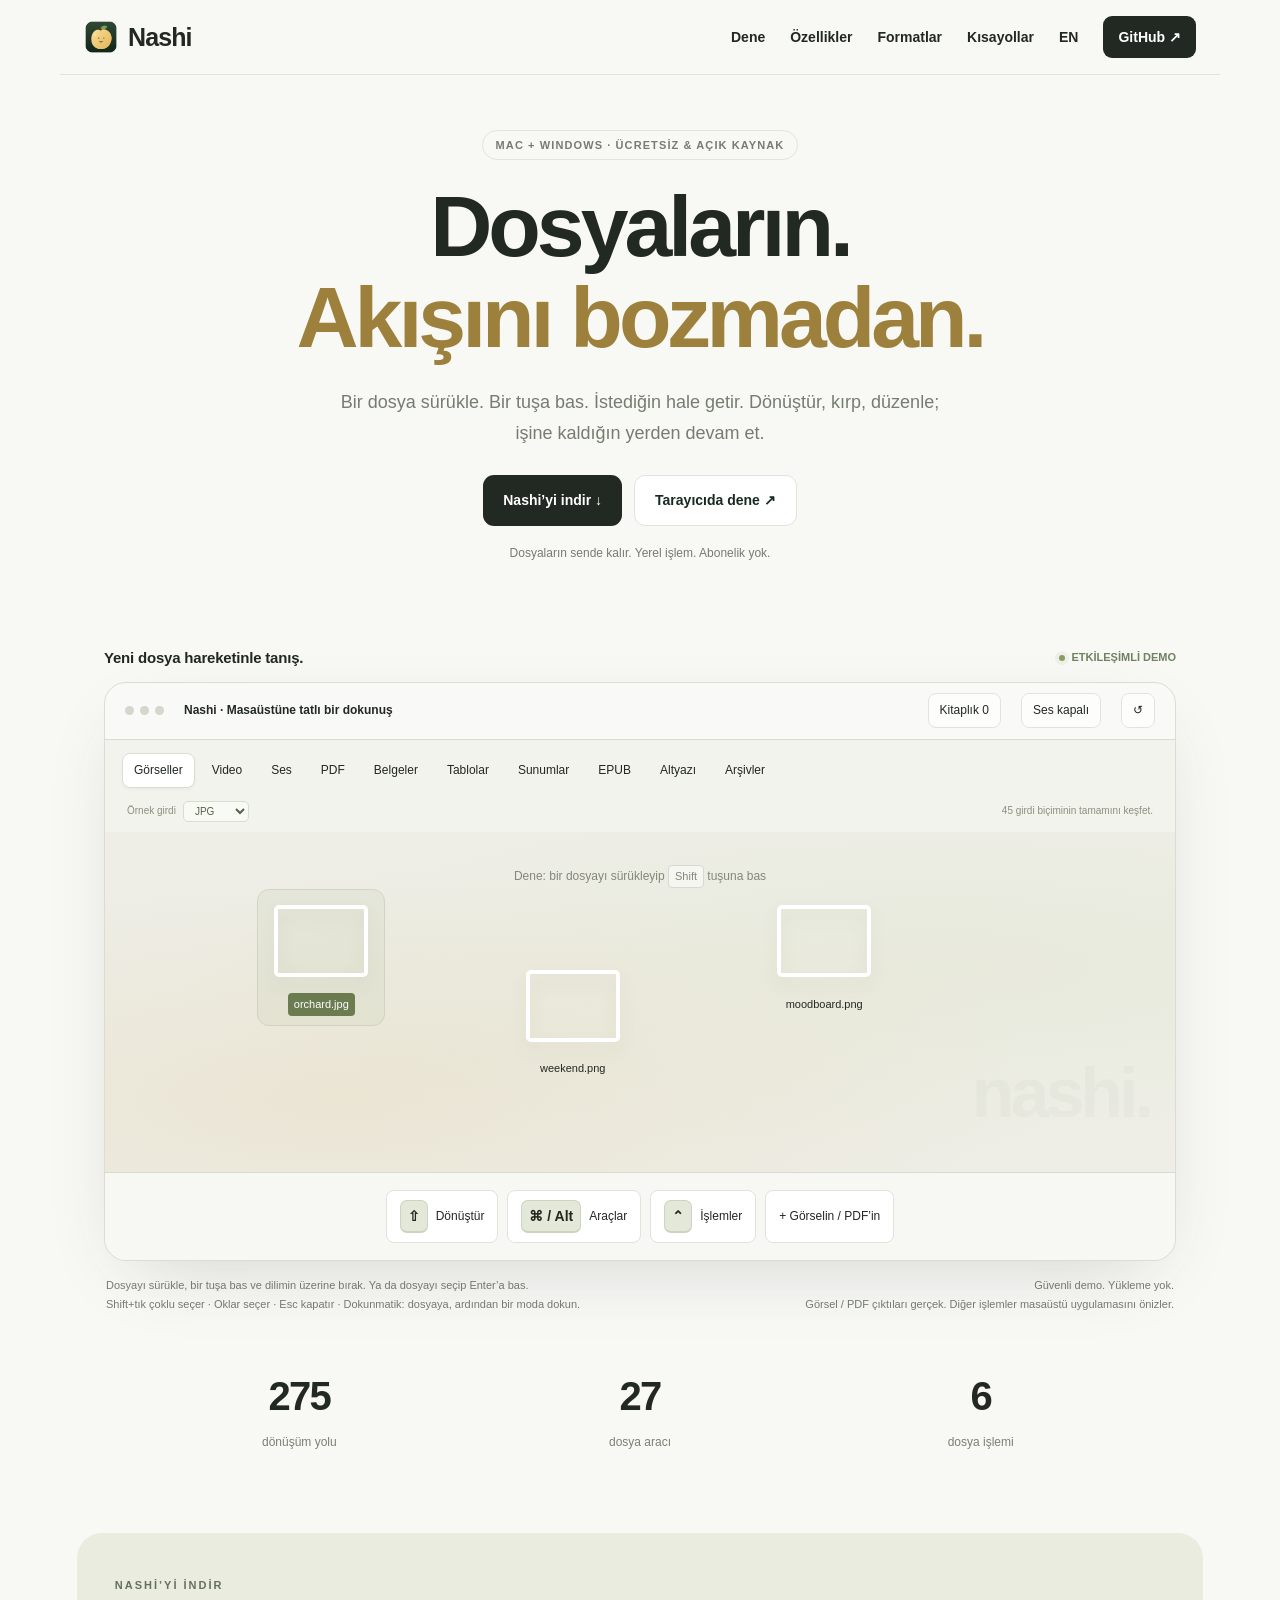
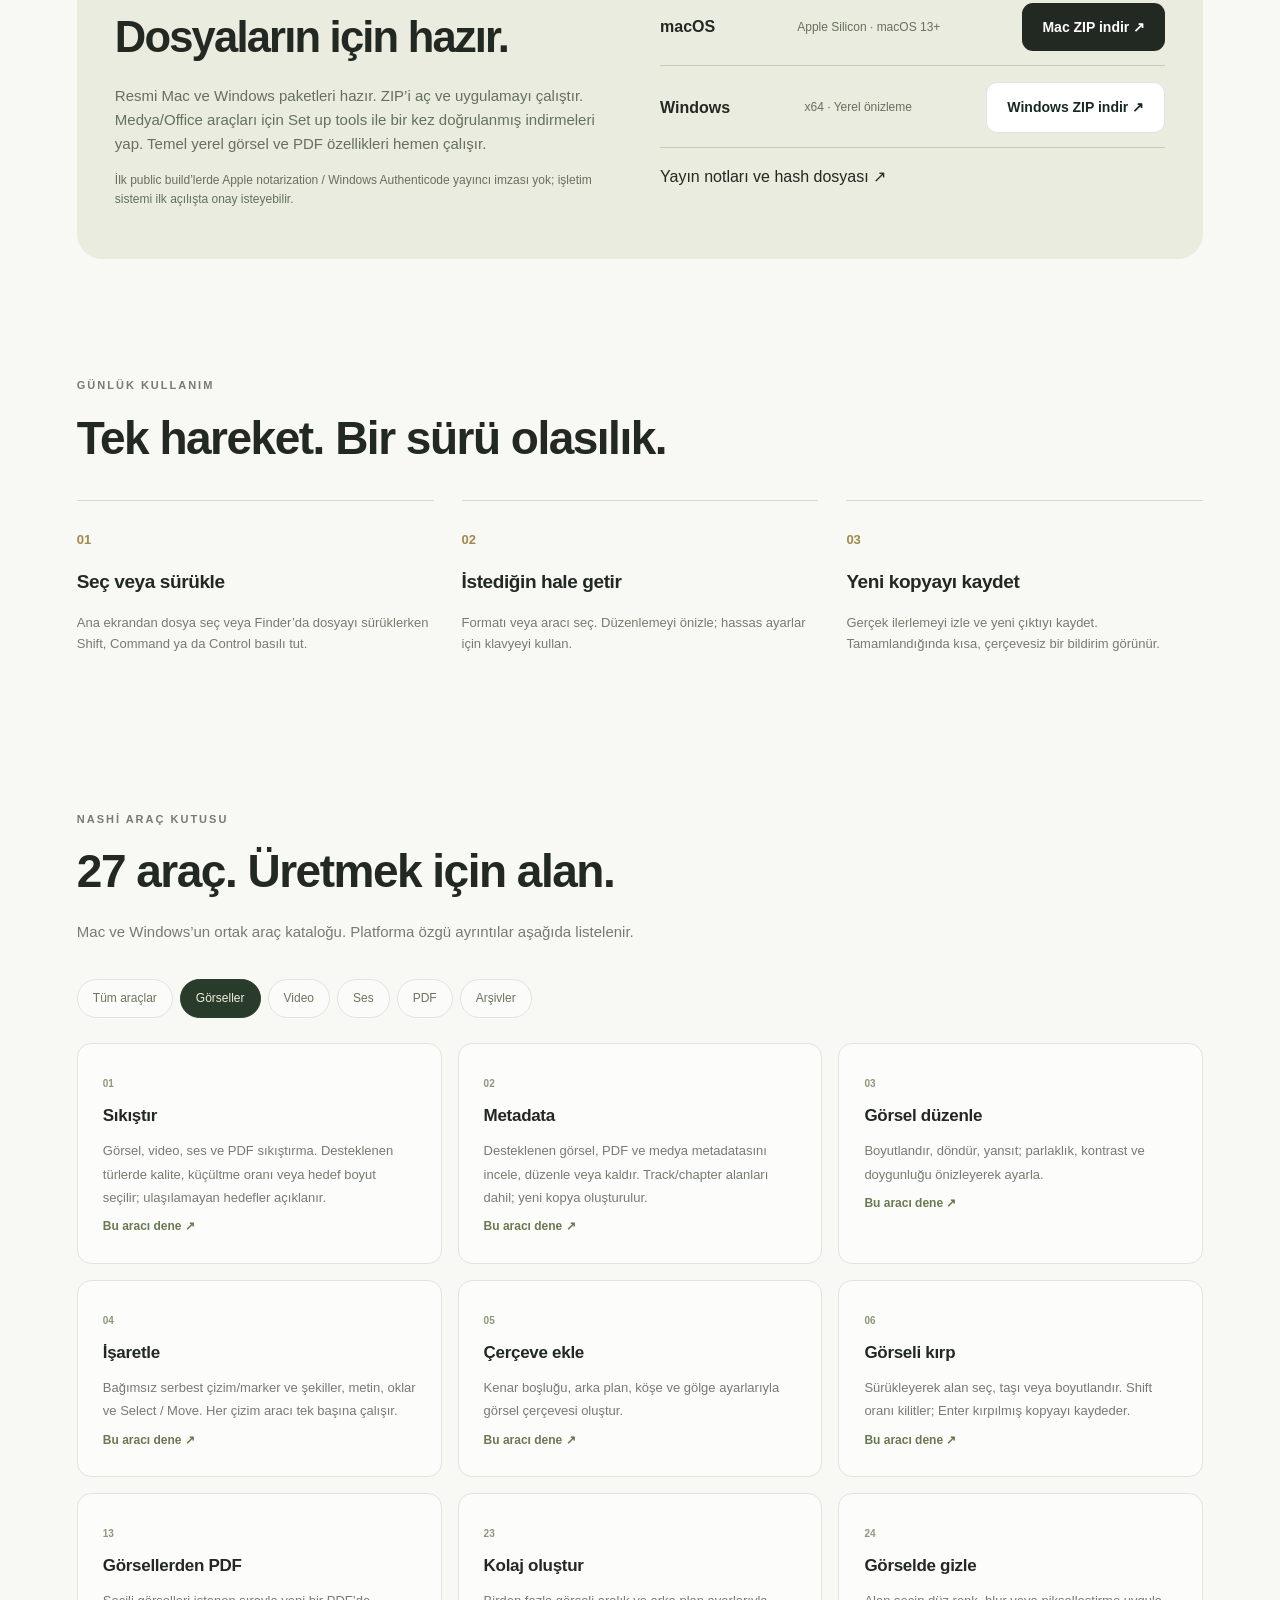
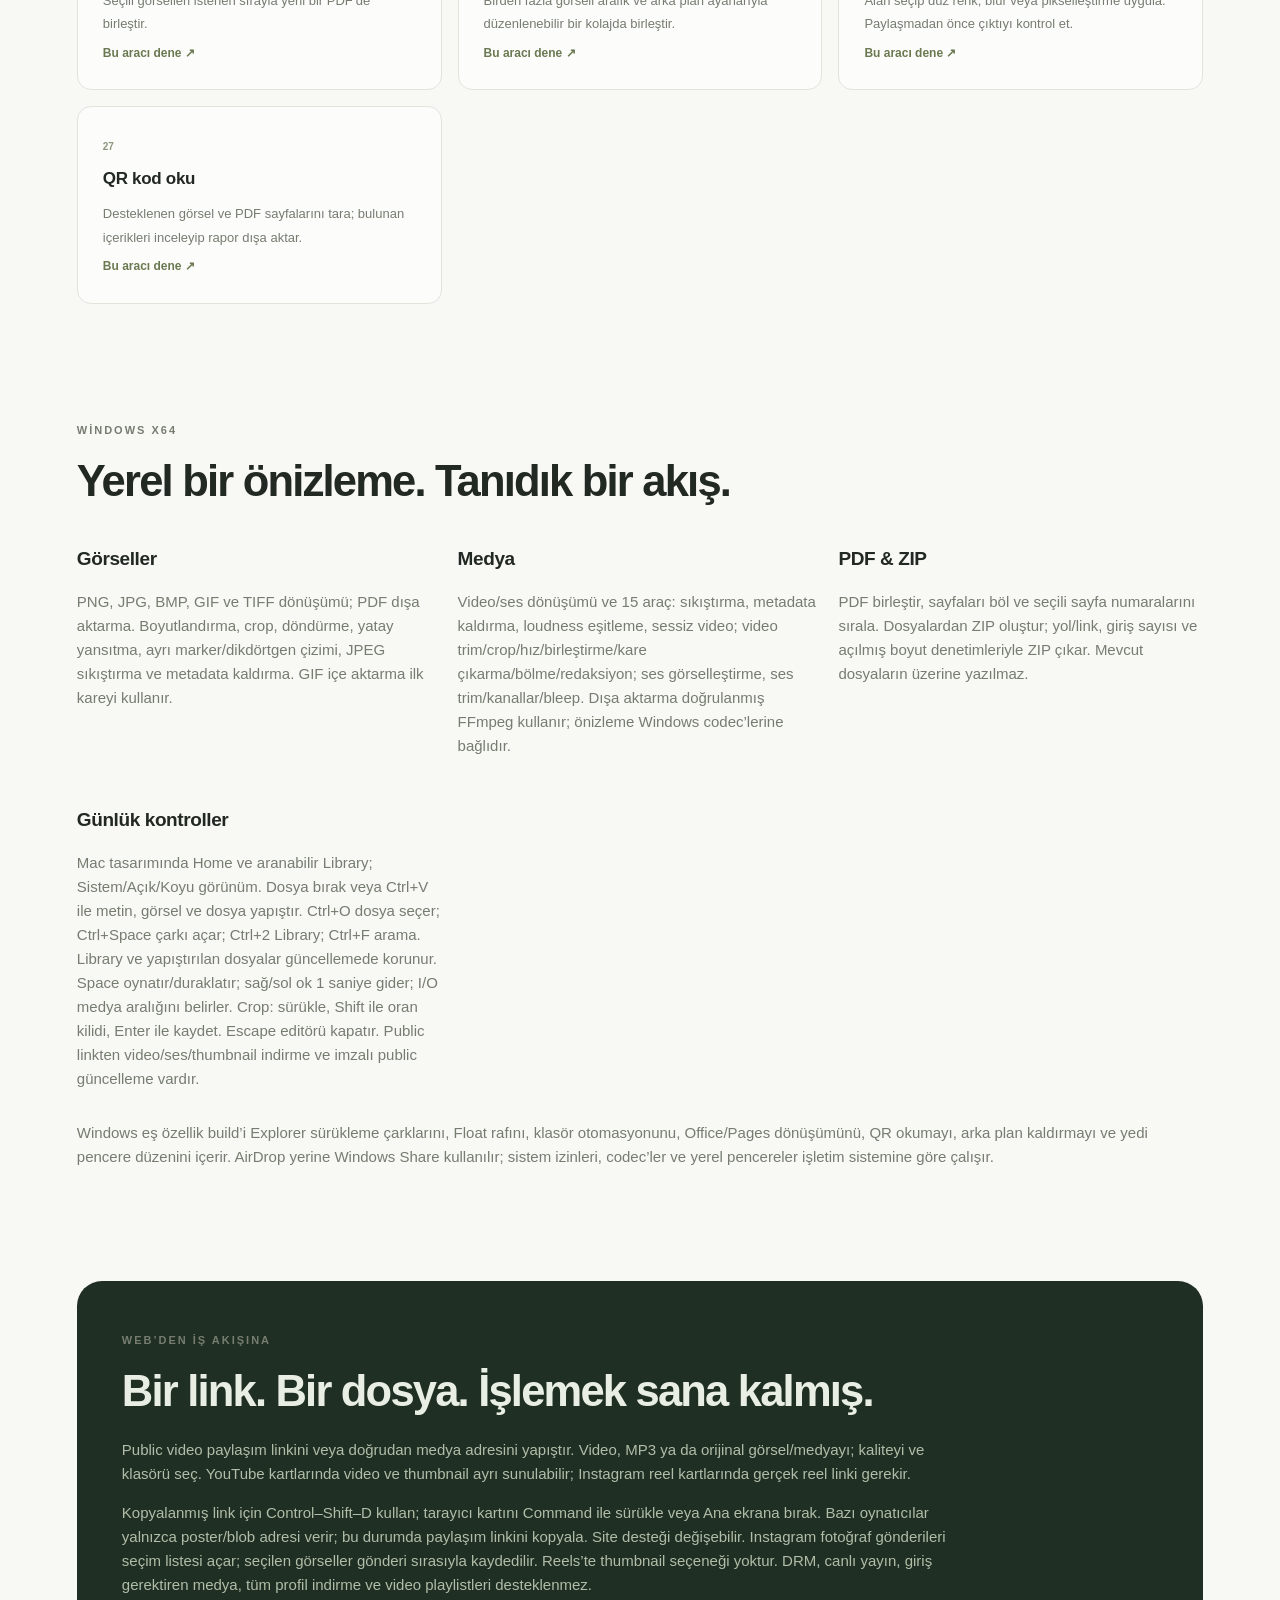
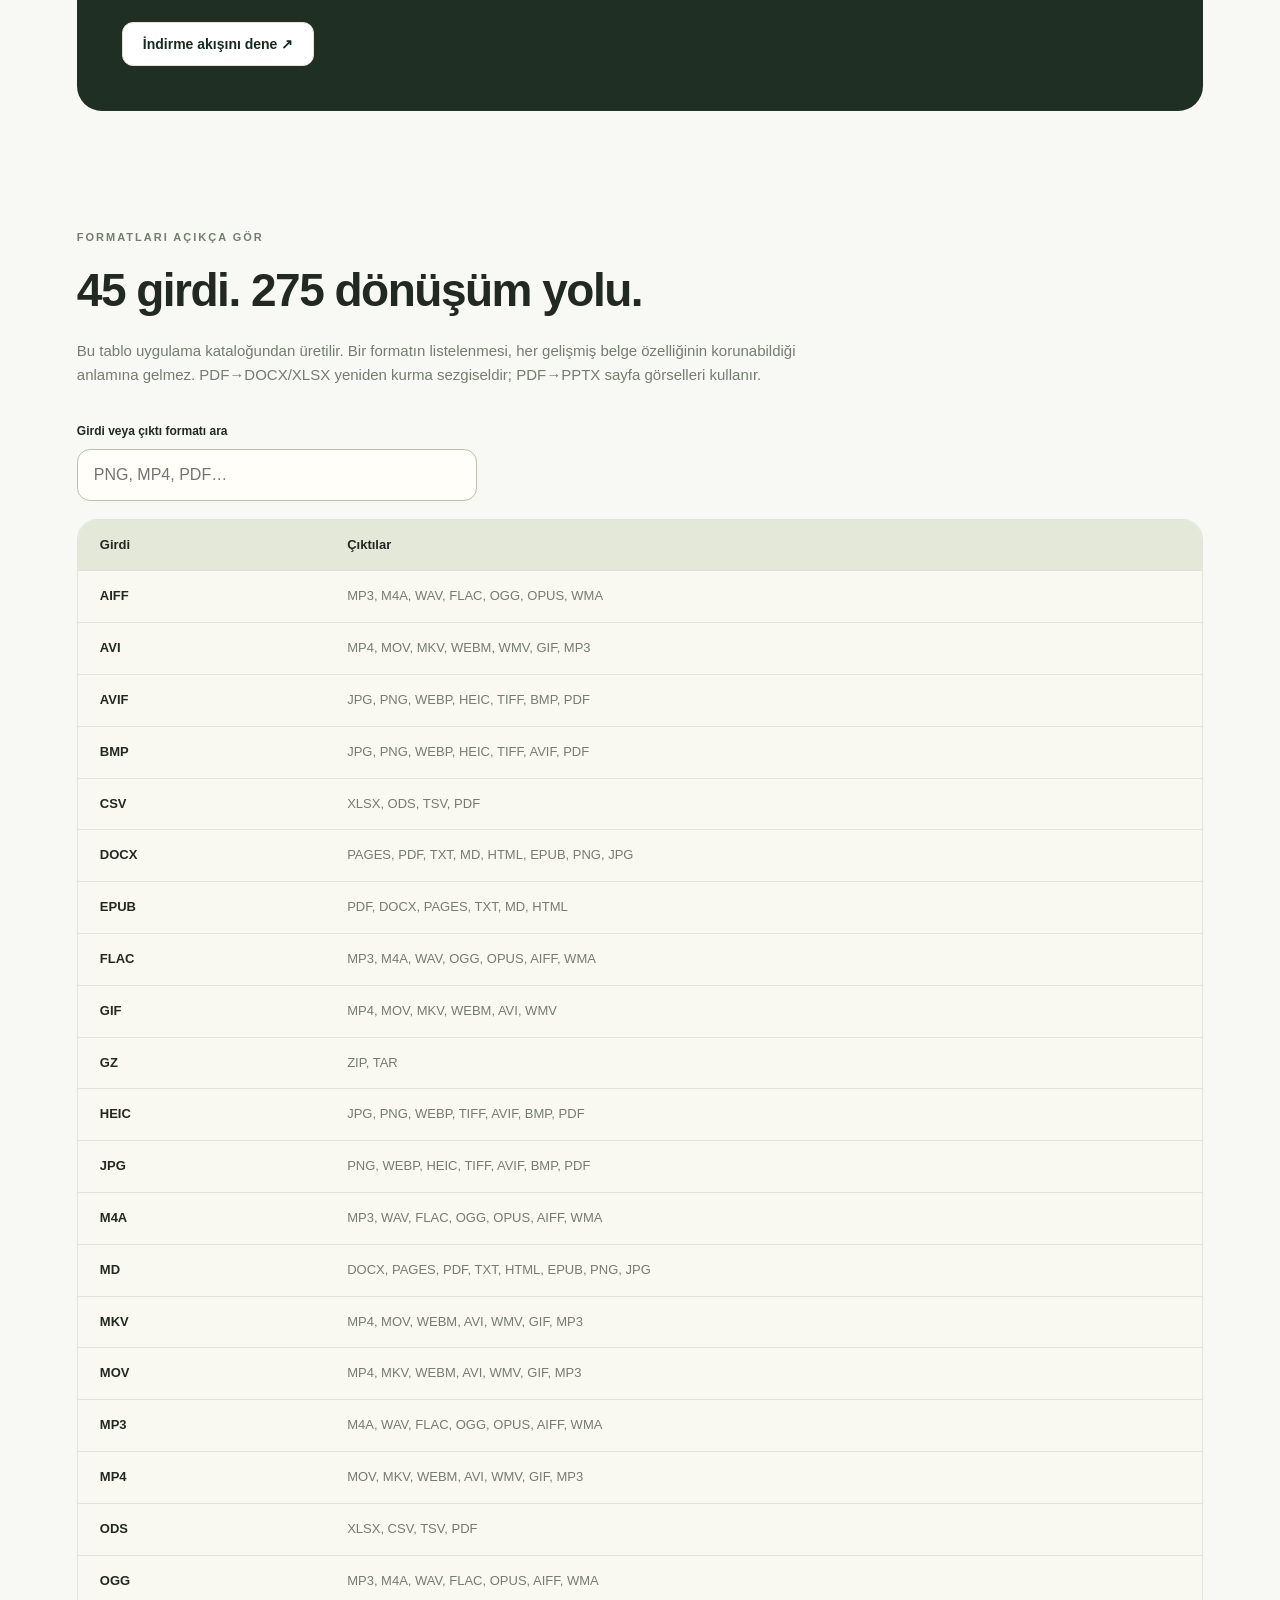
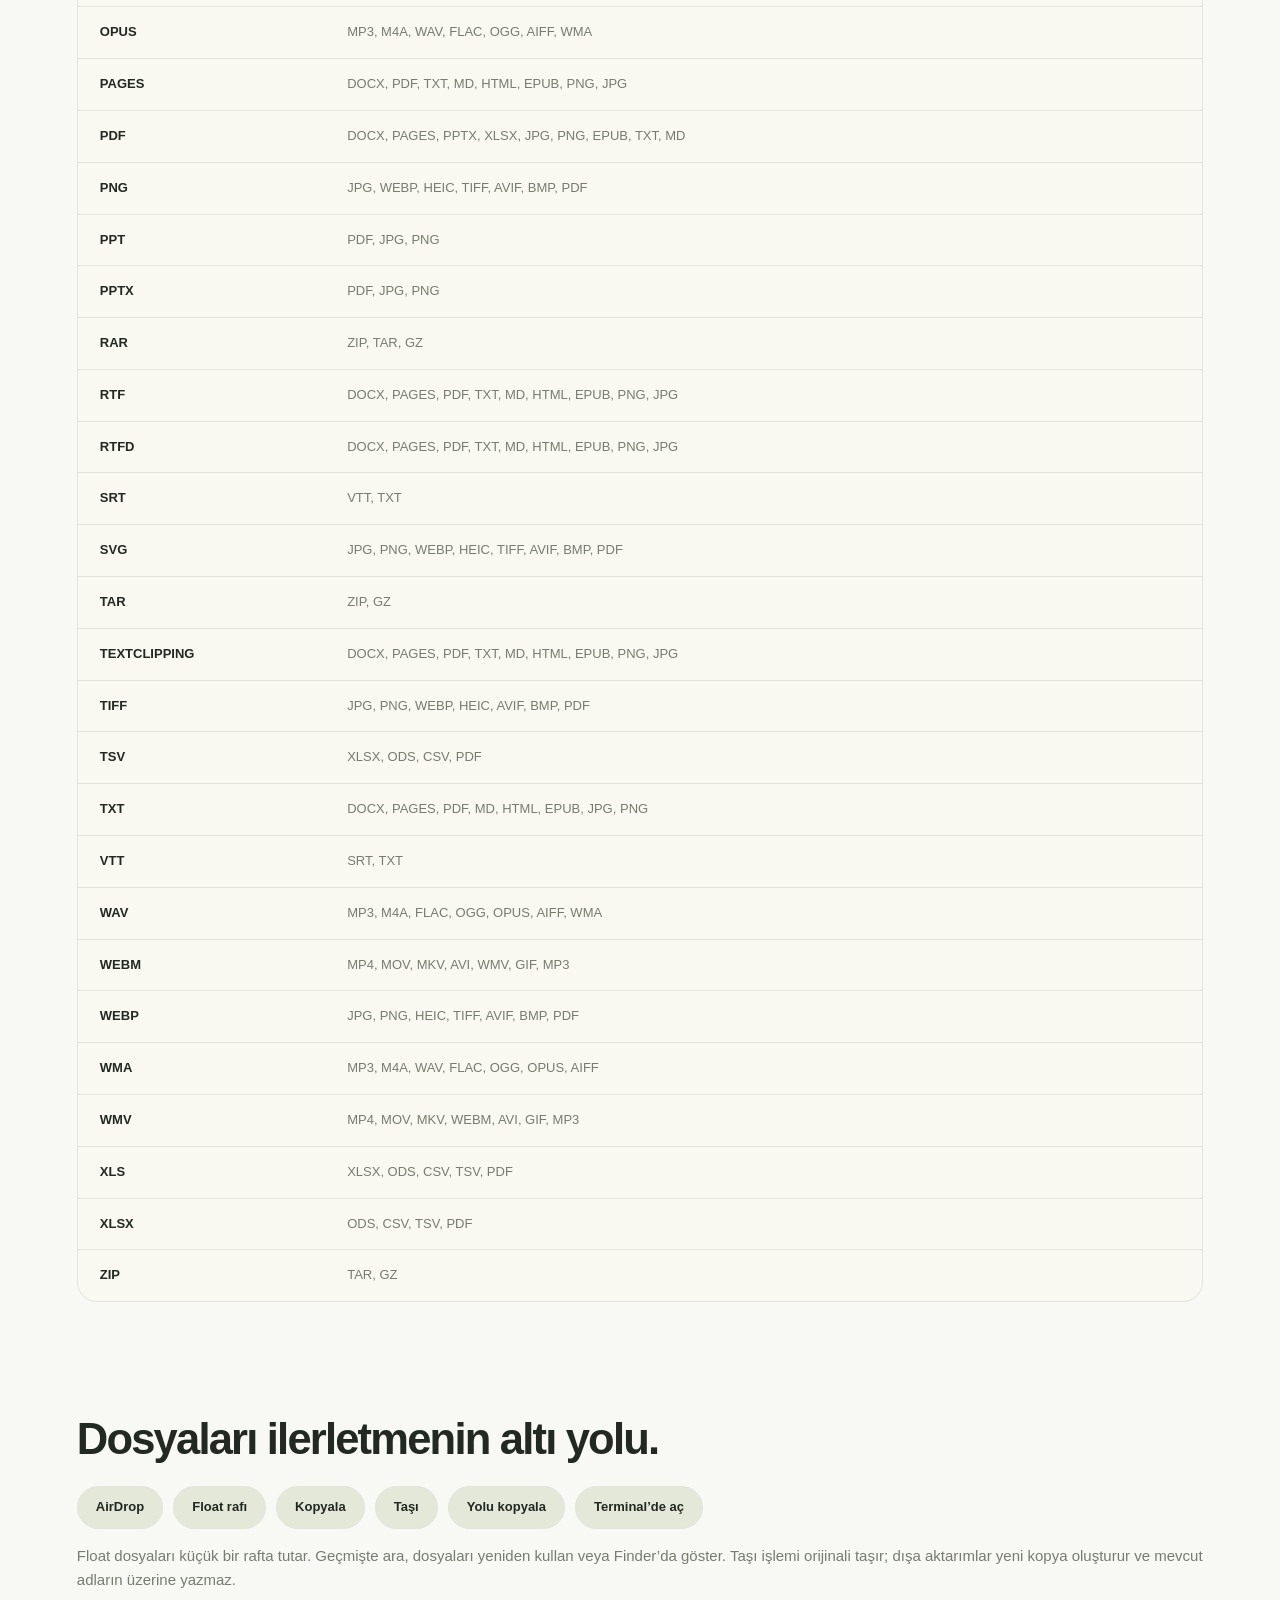
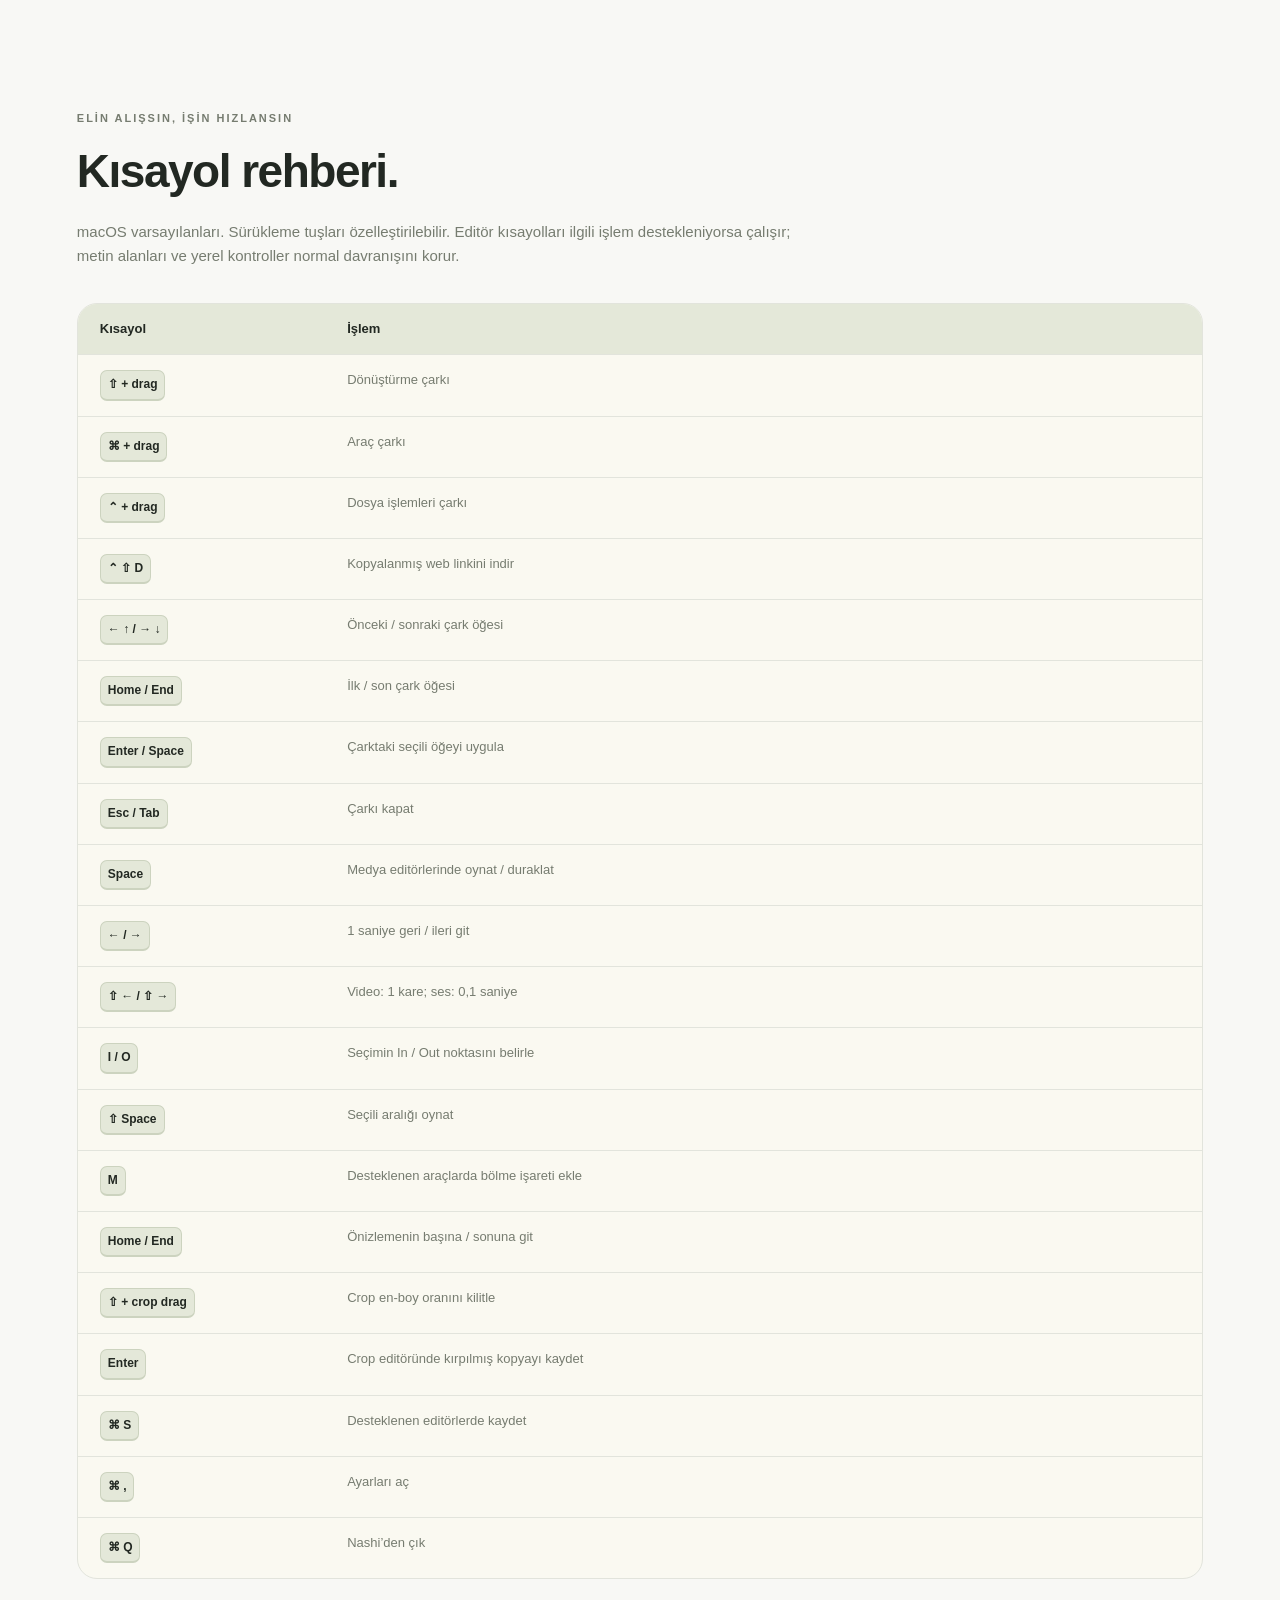
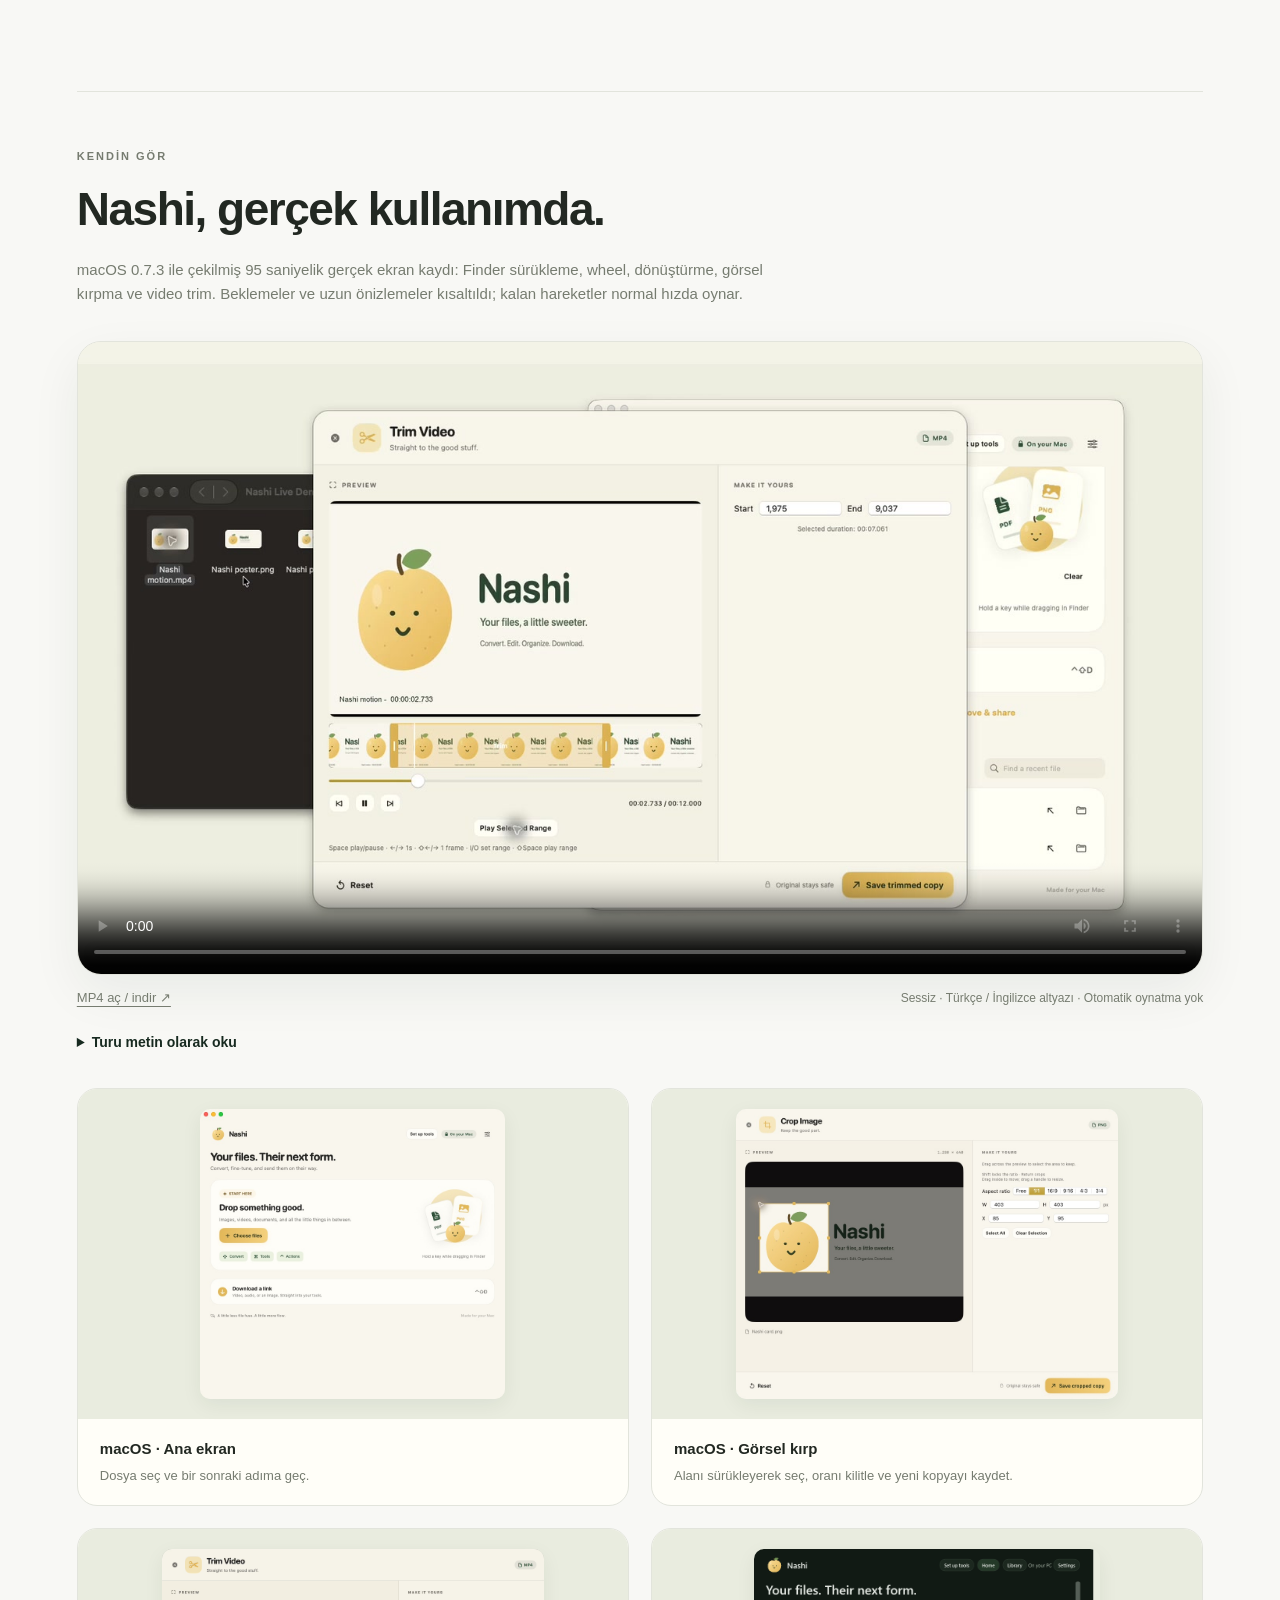
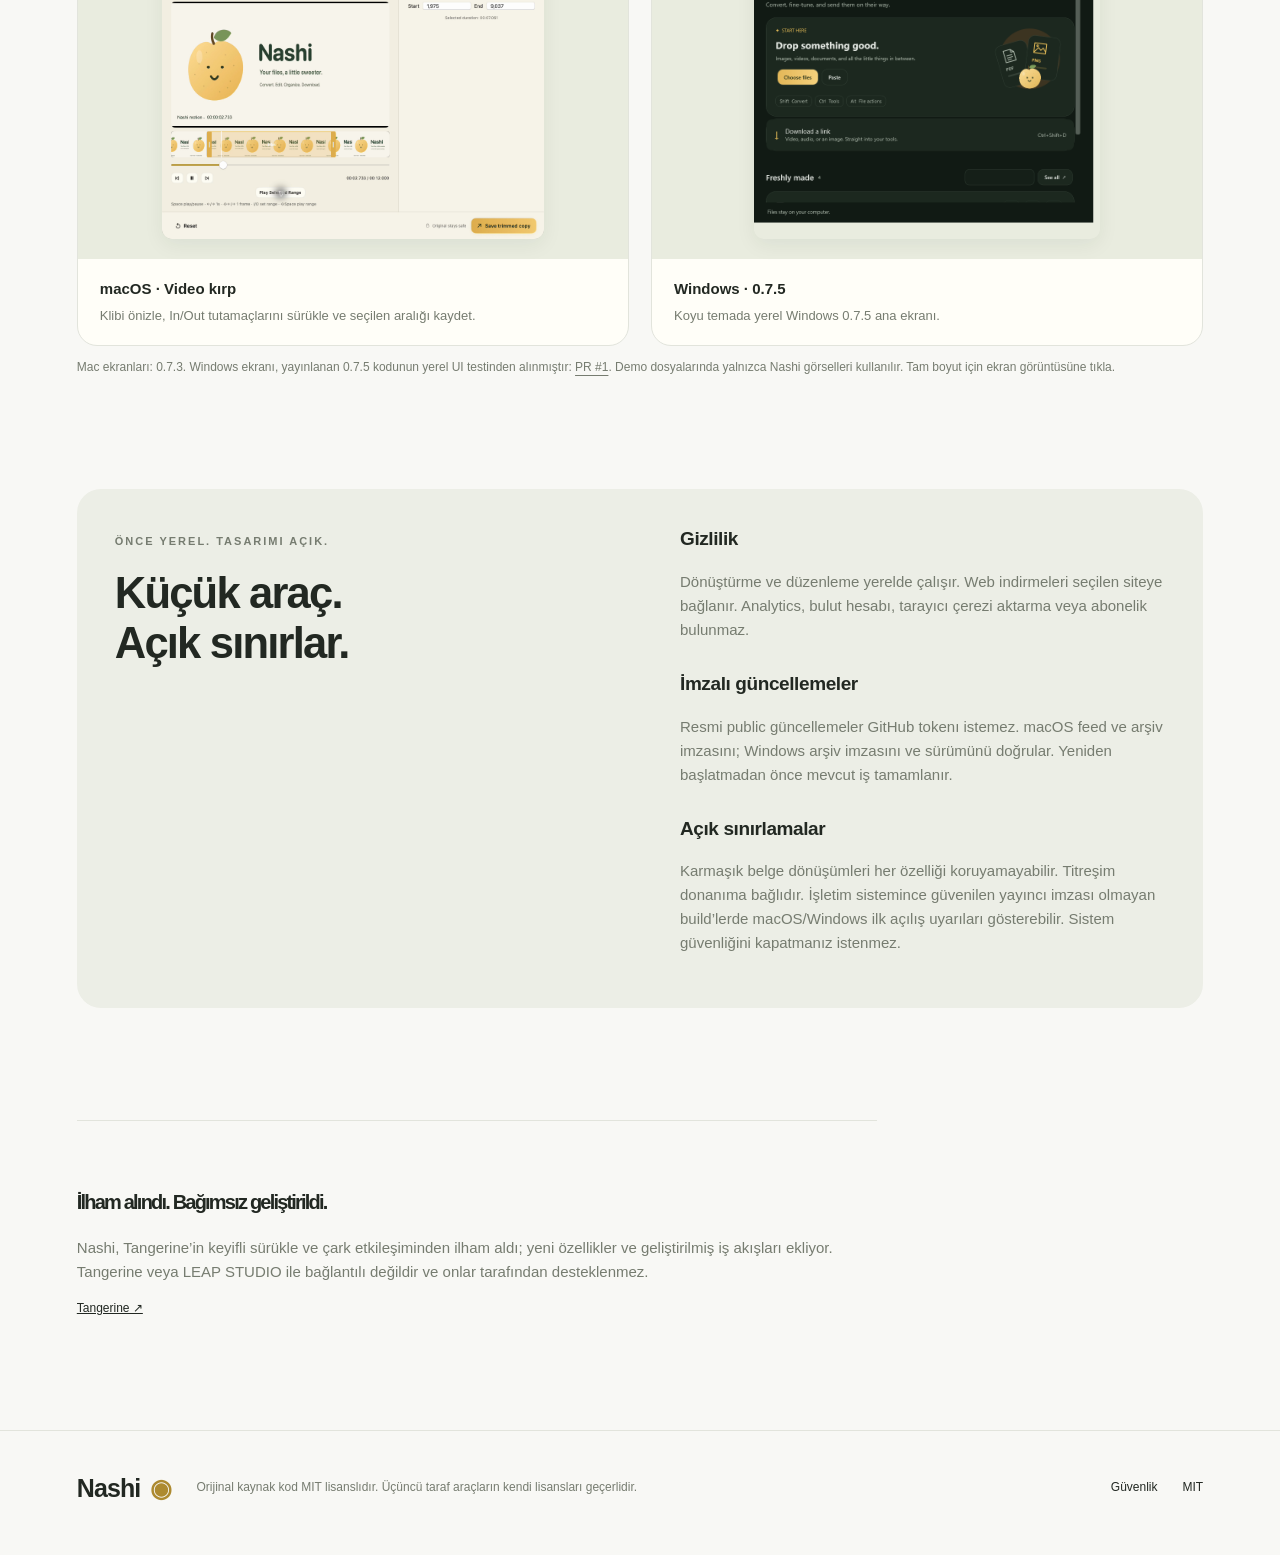
==== commit 1ab31bb8: "Refresh published 0.7.5 screenshots and verification evidence" ====
--- a/docs/tr/index.html
+++ b/docs/tr/index.html
@@ -21,8 +21,8 @@
 <div class="demo-player"><video controls playsinline preload="metadata" poster="../assets/showcase/demo-poster.jpg?v=50e9219b2083" width="1440" height="810" aria-label="Nashi gerçek kullanım ekran kaydı"><source src="../assets/showcase/nashi-demo.mp4?v=50e9219b2083" type="video/mp4"><track kind="captions" src="../assets/showcase/demo-en.vtt?v=50e9219b2083" srclang="en" label="English" ><track kind="captions" src="../assets/showcase/demo-tr.vtt?v=50e9219b2083" srclang="tr" label="Türkçe" default><a href="../assets/showcase/nashi-demo.mp4?v=50e9219b2083">MP4 demoyu aç</a></video></div>
 <p class="demo-links"><a href="../assets/showcase/nashi-demo.mp4?v=50e9219b2083">MP4 aç / indir ↗</a><span>Sessiz · Türkçe / İngilizce altyazı · Otomatik oynatma yok</span></p>
 <details class="demo-transcript"><summary>Turu metin olarak oku</summary><ol><li>Finder’da görseli sürüklerken Shift’e bas.</li><li>Dönüştürme çarkında JPG’nin üzerine bırakarak yeni kopya oluştur.</li><li>Crop Image içinde alanı sürükleyerek seç. Shift oranı kilitler; Enter kırpılmış kopyayı kaydeder.</li><li>Videoyu Command ile sürükleyip Trim Video’yu seç. Space ile oynat; In/Out tutamaçlarıyla aralığı belirle. Seçimi önizle ve yeni klibi kaydet.</li><li>Çıktıları Freshly made ve Finder’da bul. Demoda JPG, 410×410 kırpılmış görsel ve 12 saniyelik kaynaktan 7,07 saniyelik klip oluşturulur; orijinaller korunur.</li></ol></details>
-<div class="screenshot-grid"><figure class="screenshot-card"><a href="../assets/showcase/mac-home.png"><img src="../assets/showcase/mac-home.png" alt="macOS · Ana ekran" loading="lazy" width="820" height="780"></a><figcaption><strong>macOS · Ana ekran</strong><span>Dosya seç ve bir sonraki adıma geç.</span></figcaption></figure><figure class="screenshot-card"><a href="../assets/showcase/mac-crop.png"><img src="../assets/showcase/mac-crop.png" alt="macOS · Görsel kırp" loading="lazy" width="1000" height="760"></a><figcaption><strong>macOS · Görsel kırp</strong><span>Alanı sürükleyerek seç, oranı kilitle ve yeni kopyayı kaydet.</span></figcaption></figure><figure class="screenshot-card"><a href="../assets/showcase/mac-trim.png"><img src="../assets/showcase/mac-trim.png" alt="macOS · Video kırp" loading="lazy" width="1000" height="760"></a><figcaption><strong>macOS · Video kırp</strong><span>Klibi önizle, In/Out tutamaçlarını sürükle ve seçilen aralığı kaydet.</span></figcaption></figure><figure class="screenshot-card"><a href="../assets/showcase/windows-home-preview.png"><img src="../assets/showcase/windows-home-preview.png" alt="Windows · Geliştirme önizlemesi" loading="lazy" width="820" height="756"></a><figcaption><strong>Windows · Geliştirme önizlemesi</strong><span>Açık temada yerel Windows ana ekranı.</span></figcaption></figure></div>
-<p class="subtle">Mac ekranları: 0.7.3. Windows ekranı: şu geliştirme sürümünün yerel UI testinden alınmıştır: <a href="https://github.com/orkunisitmak/nashi-app/pull/1">PR #1</a>. Burada gösterilen Windows önizlemesi public sürümden ileridedir. Demo dosyalarında yalnızca Nashi görselleri kullanılır. Tam boyut için ekran görüntüsüne tıkla.</p>
+<div class="screenshot-grid"><figure class="screenshot-card"><a href="../assets/showcase/mac-home.png"><img src="../assets/showcase/mac-home.png" alt="macOS · Ana ekran" loading="lazy" width="820" height="780"></a><figcaption><strong>macOS · Ana ekran</strong><span>Dosya seç ve bir sonraki adıma geç.</span></figcaption></figure><figure class="screenshot-card"><a href="../assets/showcase/mac-crop.png"><img src="../assets/showcase/mac-crop.png" alt="macOS · Görsel kırp" loading="lazy" width="1000" height="760"></a><figcaption><strong>macOS · Görsel kırp</strong><span>Alanı sürükleyerek seç, oranı kilitle ve yeni kopyayı kaydet.</span></figcaption></figure><figure class="screenshot-card"><a href="../assets/showcase/mac-trim.png"><img src="../assets/showcase/mac-trim.png" alt="macOS · Video kırp" loading="lazy" width="1000" height="760"></a><figcaption><strong>macOS · Video kırp</strong><span>Klibi önizle, In/Out tutamaçlarını sürükle ve seçilen aralığı kaydet.</span></figcaption></figure><figure class="screenshot-card"><a href="../assets/showcase/windows-home-preview.png"><img src="../assets/showcase/windows-home-preview.png" alt="Windows · 0.7.5" loading="lazy" width="820" height="756"></a><figcaption><strong>Windows · 0.7.5</strong><span>Koyu temada yerel Windows 0.7.5 ana ekranı.</span></figcaption></figure></div>
+<p class="subtle">Mac ekranları: 0.7.3. Windows ekranı, yayınlanan 0.7.5 kodunun yerel UI testinden alınmıştır: <a href="https://github.com/orkunisitmak/nashi-app/pull/1">PR #1</a>. Demo dosyalarında yalnızca Nashi görselleri kullanılır. Tam boyut için ekran görüntüsüne tıkla.</p>
 </section>
 <section class="trust"><div><span class="eyebrow">Önce yerel. Tasarımı açık.</span><h2>Küçük araç.<br>Açık sınırlar.</h2></div><div><h3>Gizlilik</h3><p>Dönüştürme ve düzenleme yerelde çalışır. Web indirmeleri seçilen siteye bağlanır. Analytics, bulut hesabı, tarayıcı çerezi aktarma veya abonelik bulunmaz.</p><h3>İmzalı güncellemeler</h3><p>Resmi public güncellemeler GitHub tokenı istemez. macOS feed ve arşiv imzasını; Windows arşiv imzasını ve sürümünü doğrular. Yeniden başlatmadan önce mevcut iş tamamlanır.</p><h3>Açık sınırlamalar</h3><p>Karmaşık belge dönüşümleri her özelliği koruyamayabilir. Titreşim donanıma bağlıdır. İşletim sistemince güvenilen yayıncı imzası olmayan build’lerde macOS/Windows ilk açılış uyarıları gösterebilir. Sistem güvenliğini kapatmanız istenmez.</p></div></section>
 <section class="inspiration"><h2>İlham alındı. Bağımsız geliştirildi.</h2><p>Nashi, Tangerine’in keyifli sürükle ve çark etkileşiminden ilham aldı; yeni özellikler ve geliştirilmiş iş akışları ekliyor. Tangerine veya LEAP STUDIO ile bağlantılı değildir ve onlar tarafından desteklenmez.</p><a href="https://tangerineformac.com/">Tangerine ↗</a></section></main>
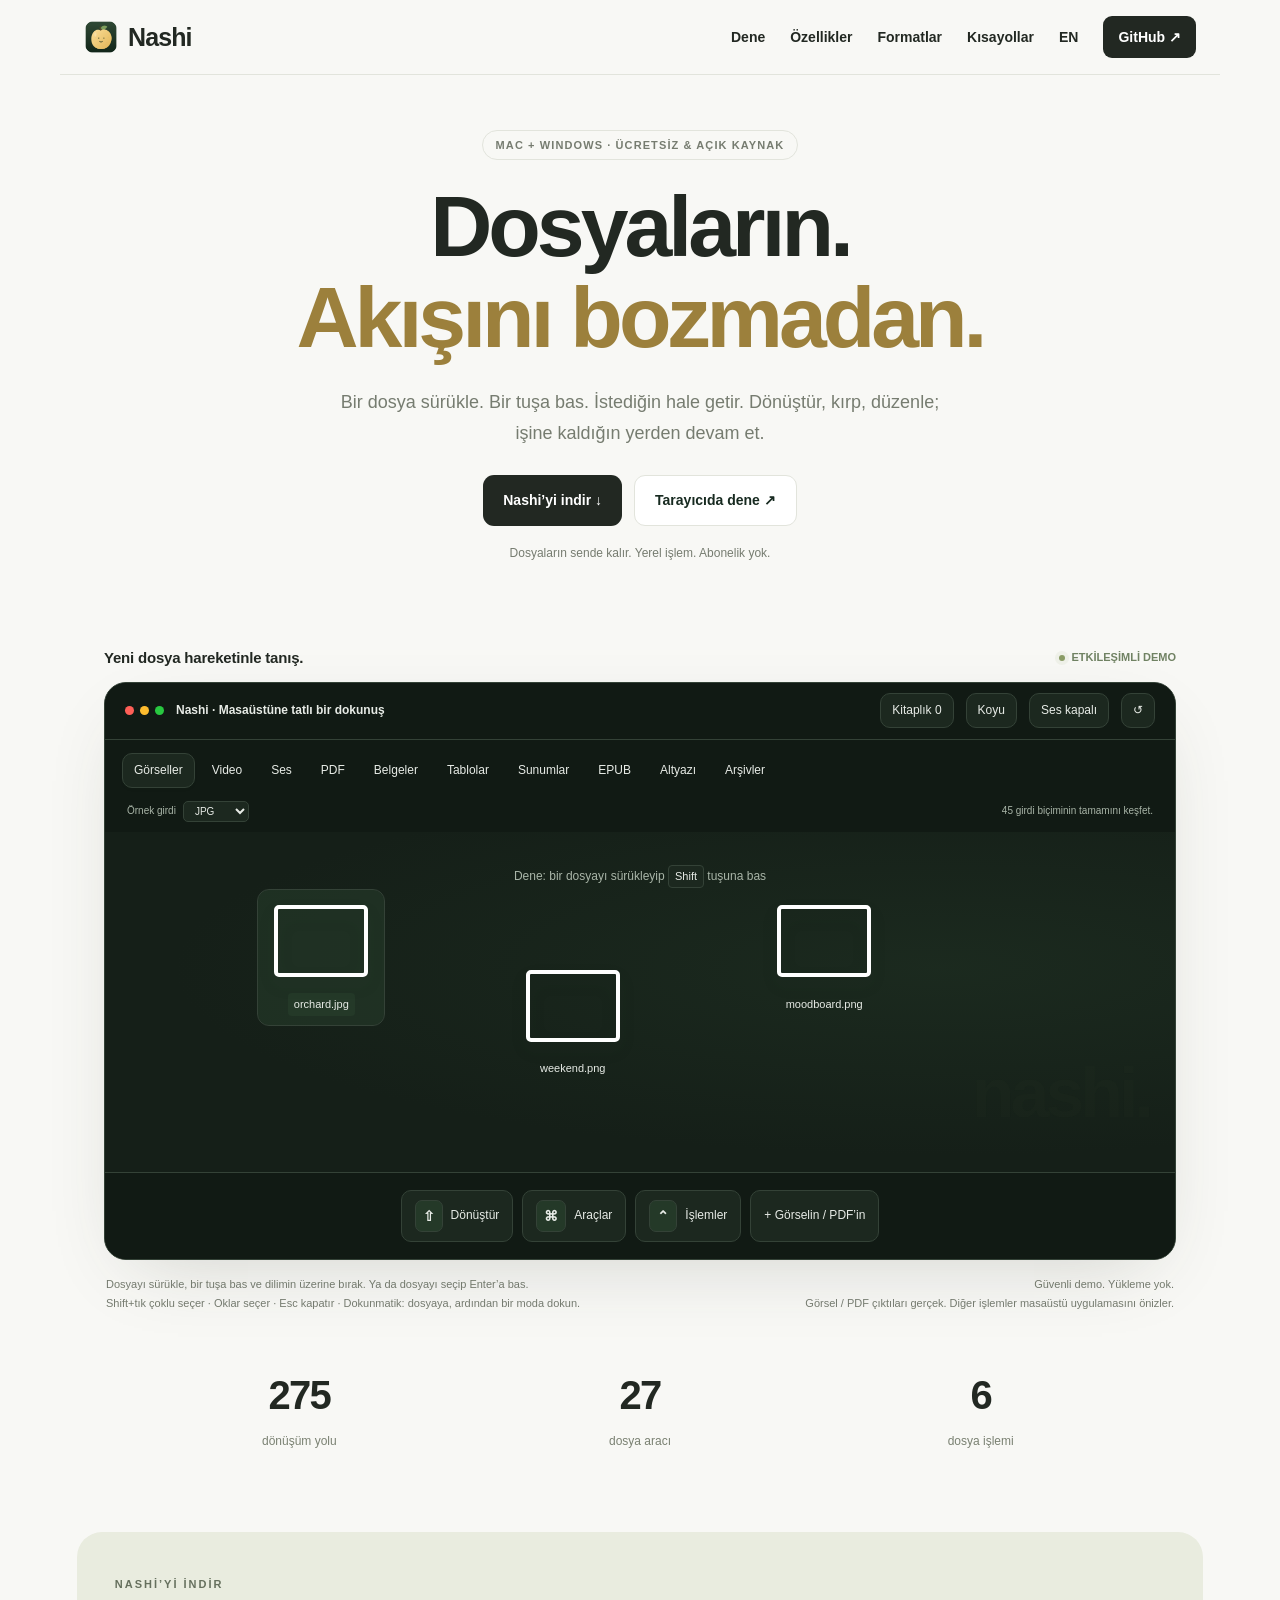
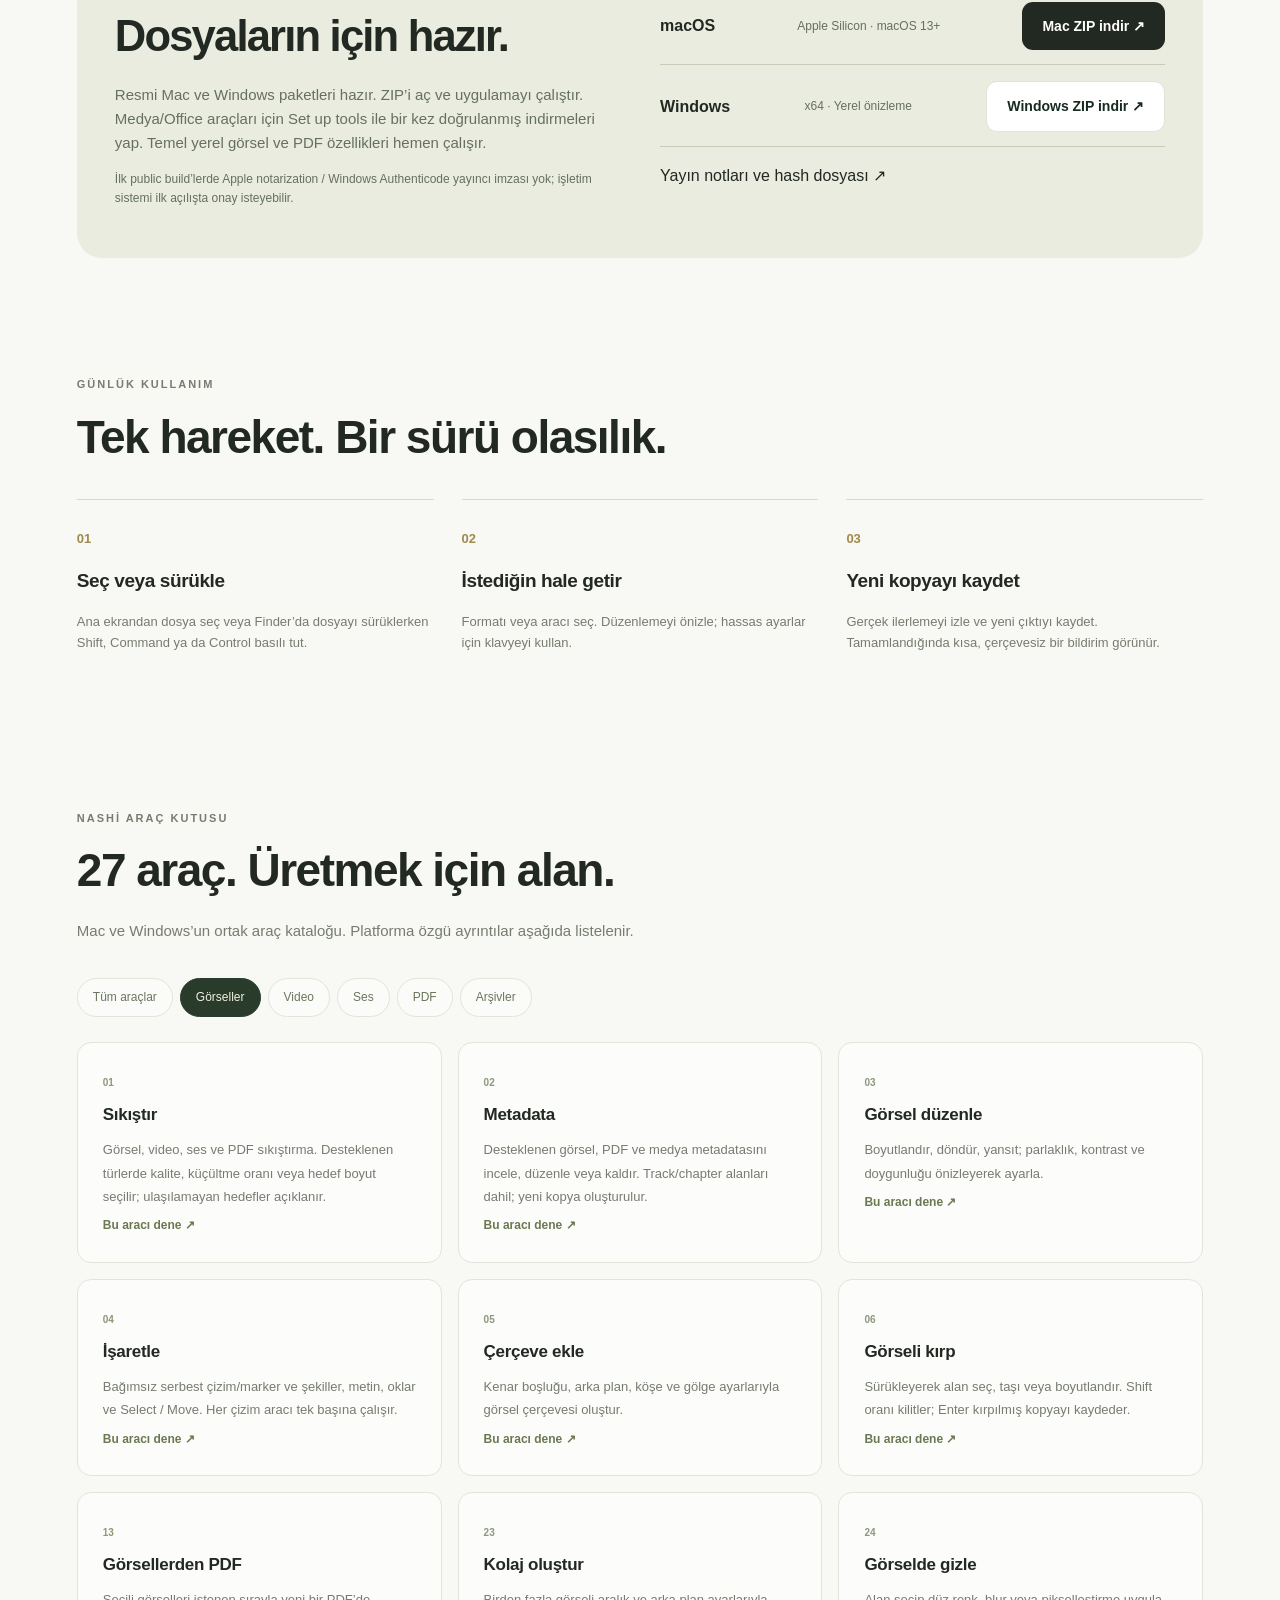
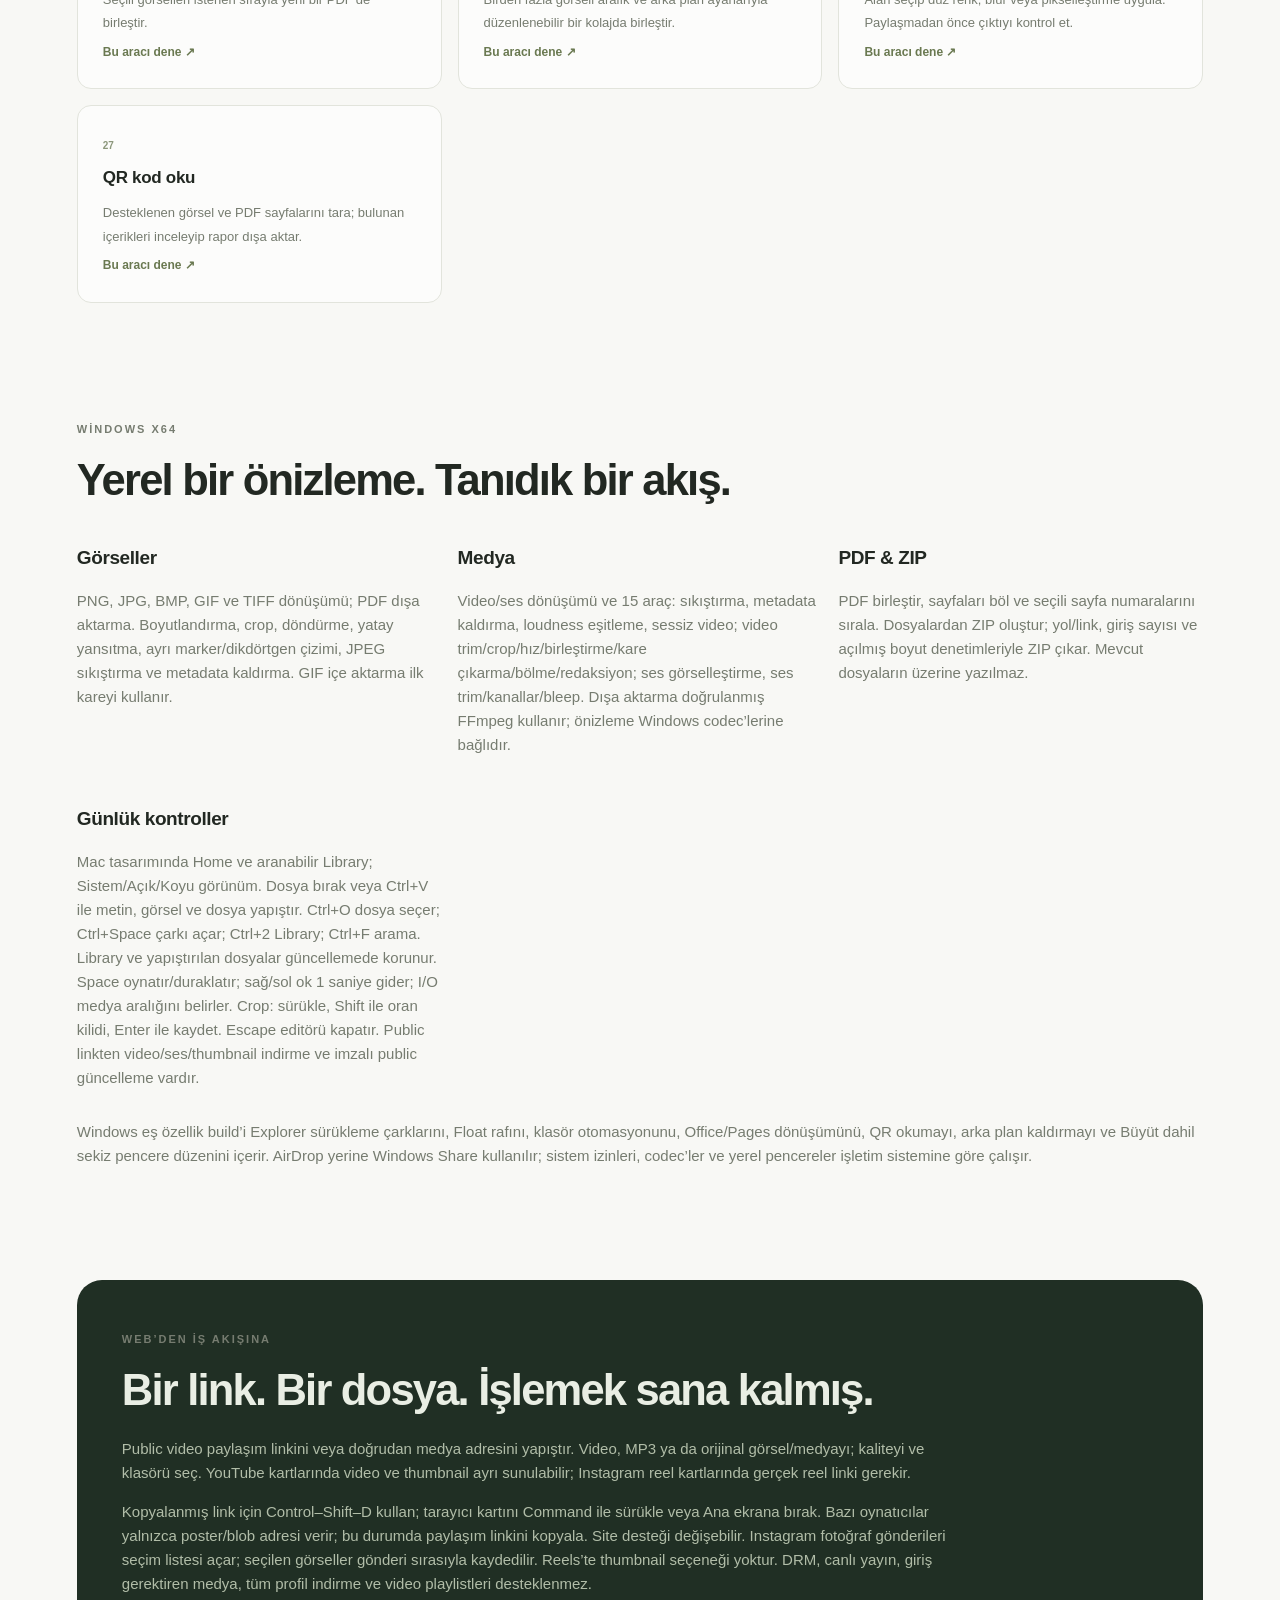
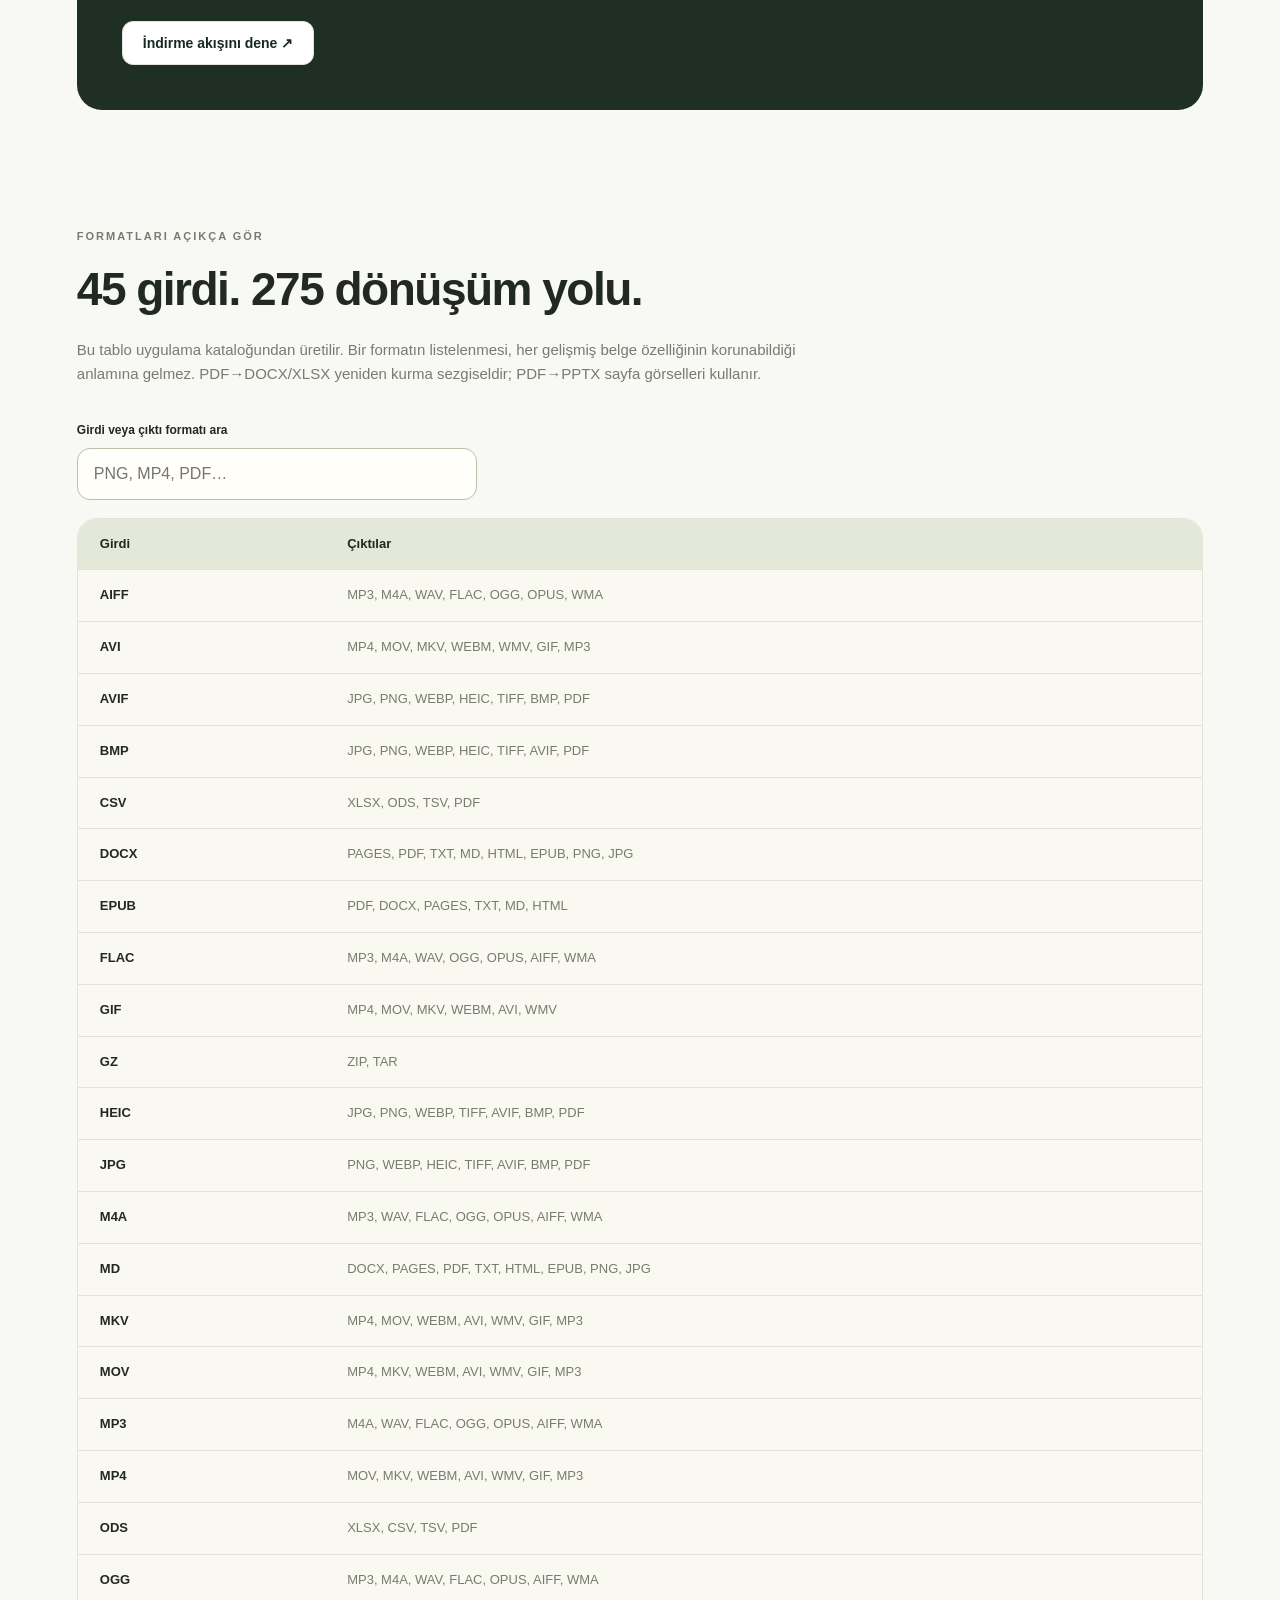
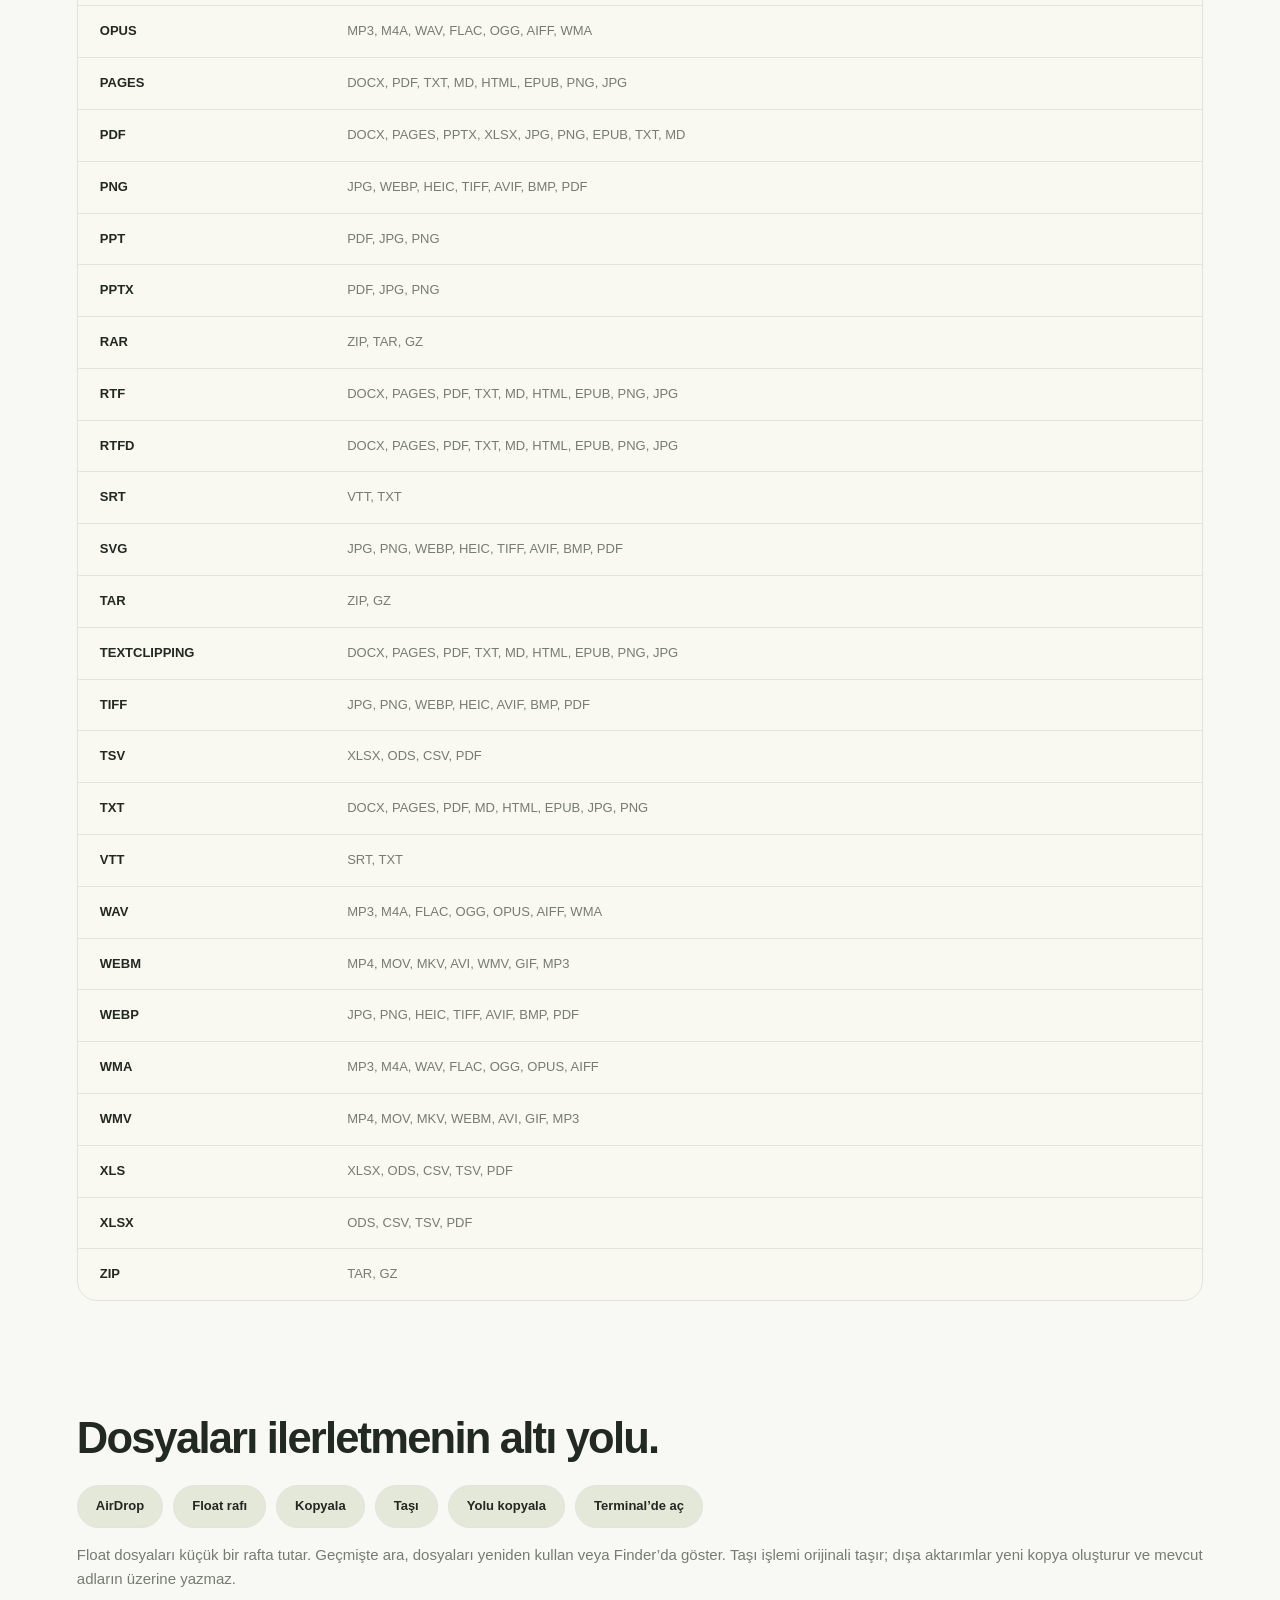
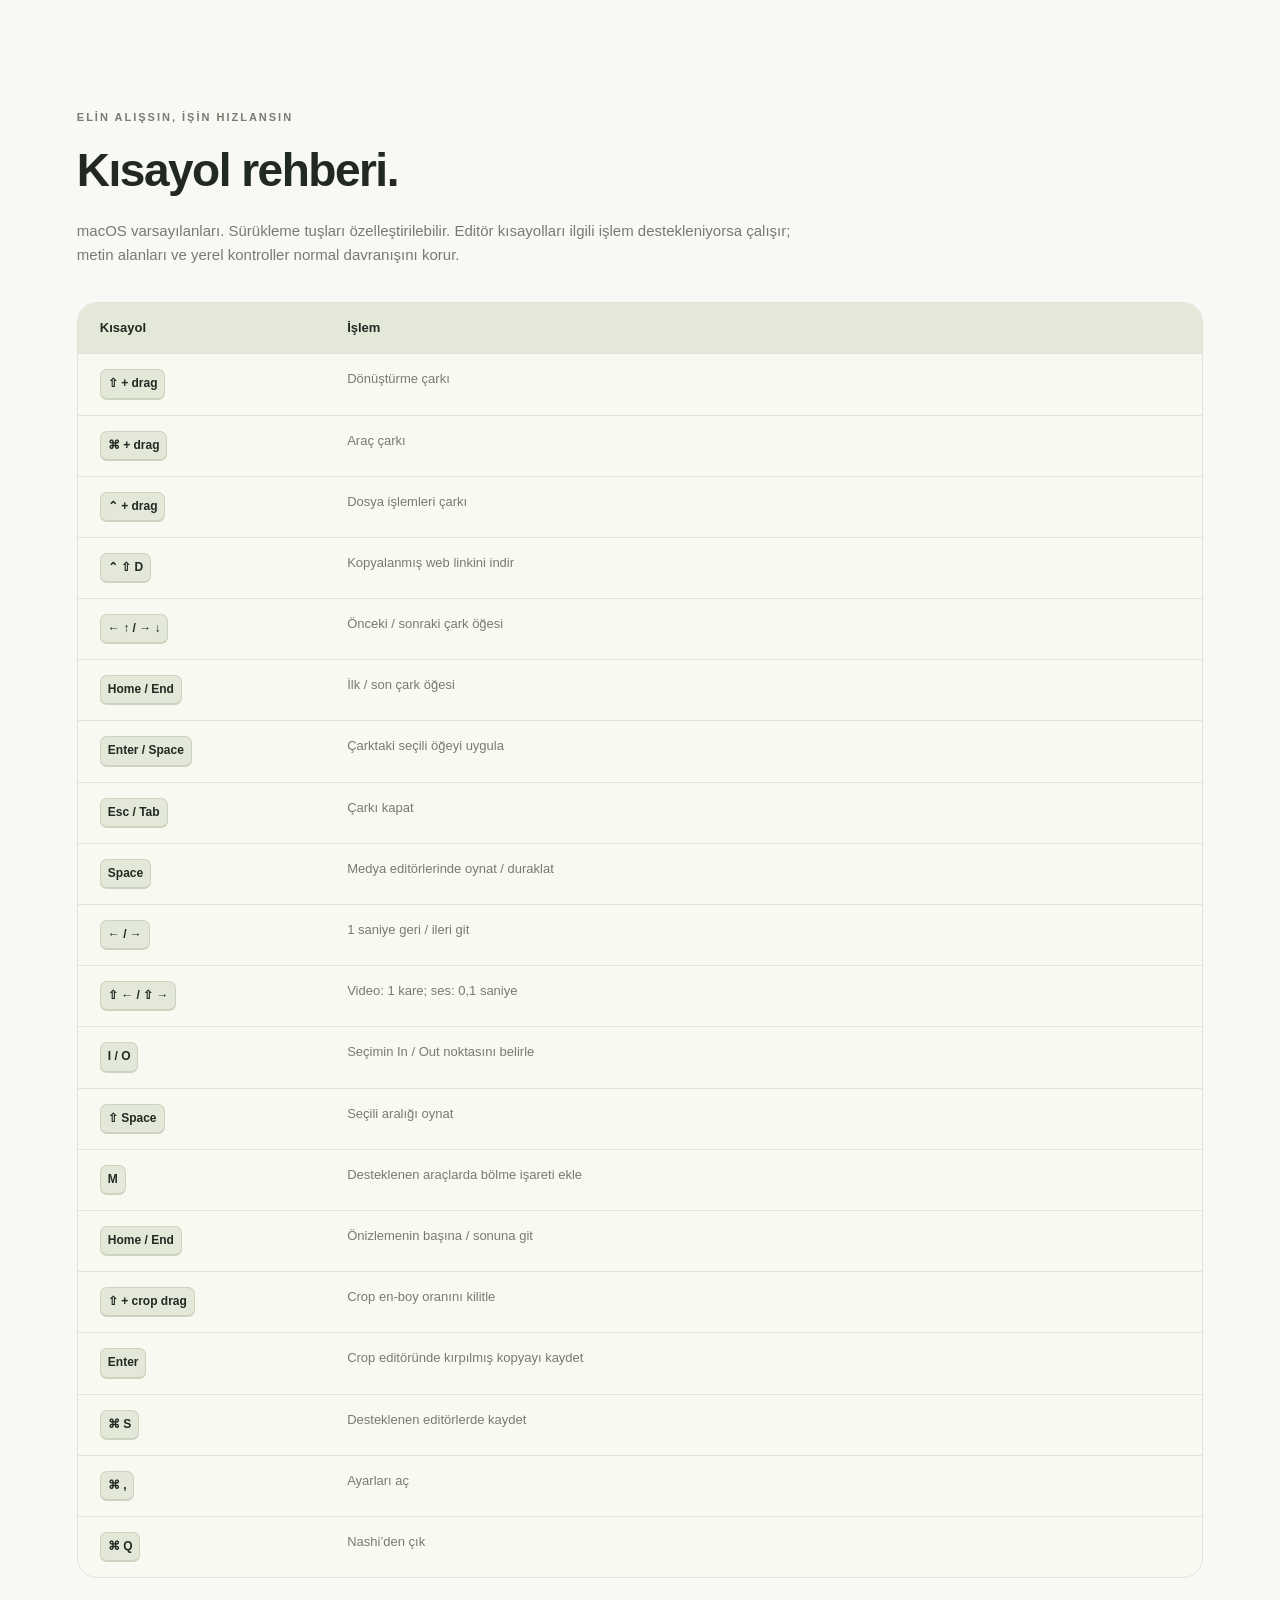
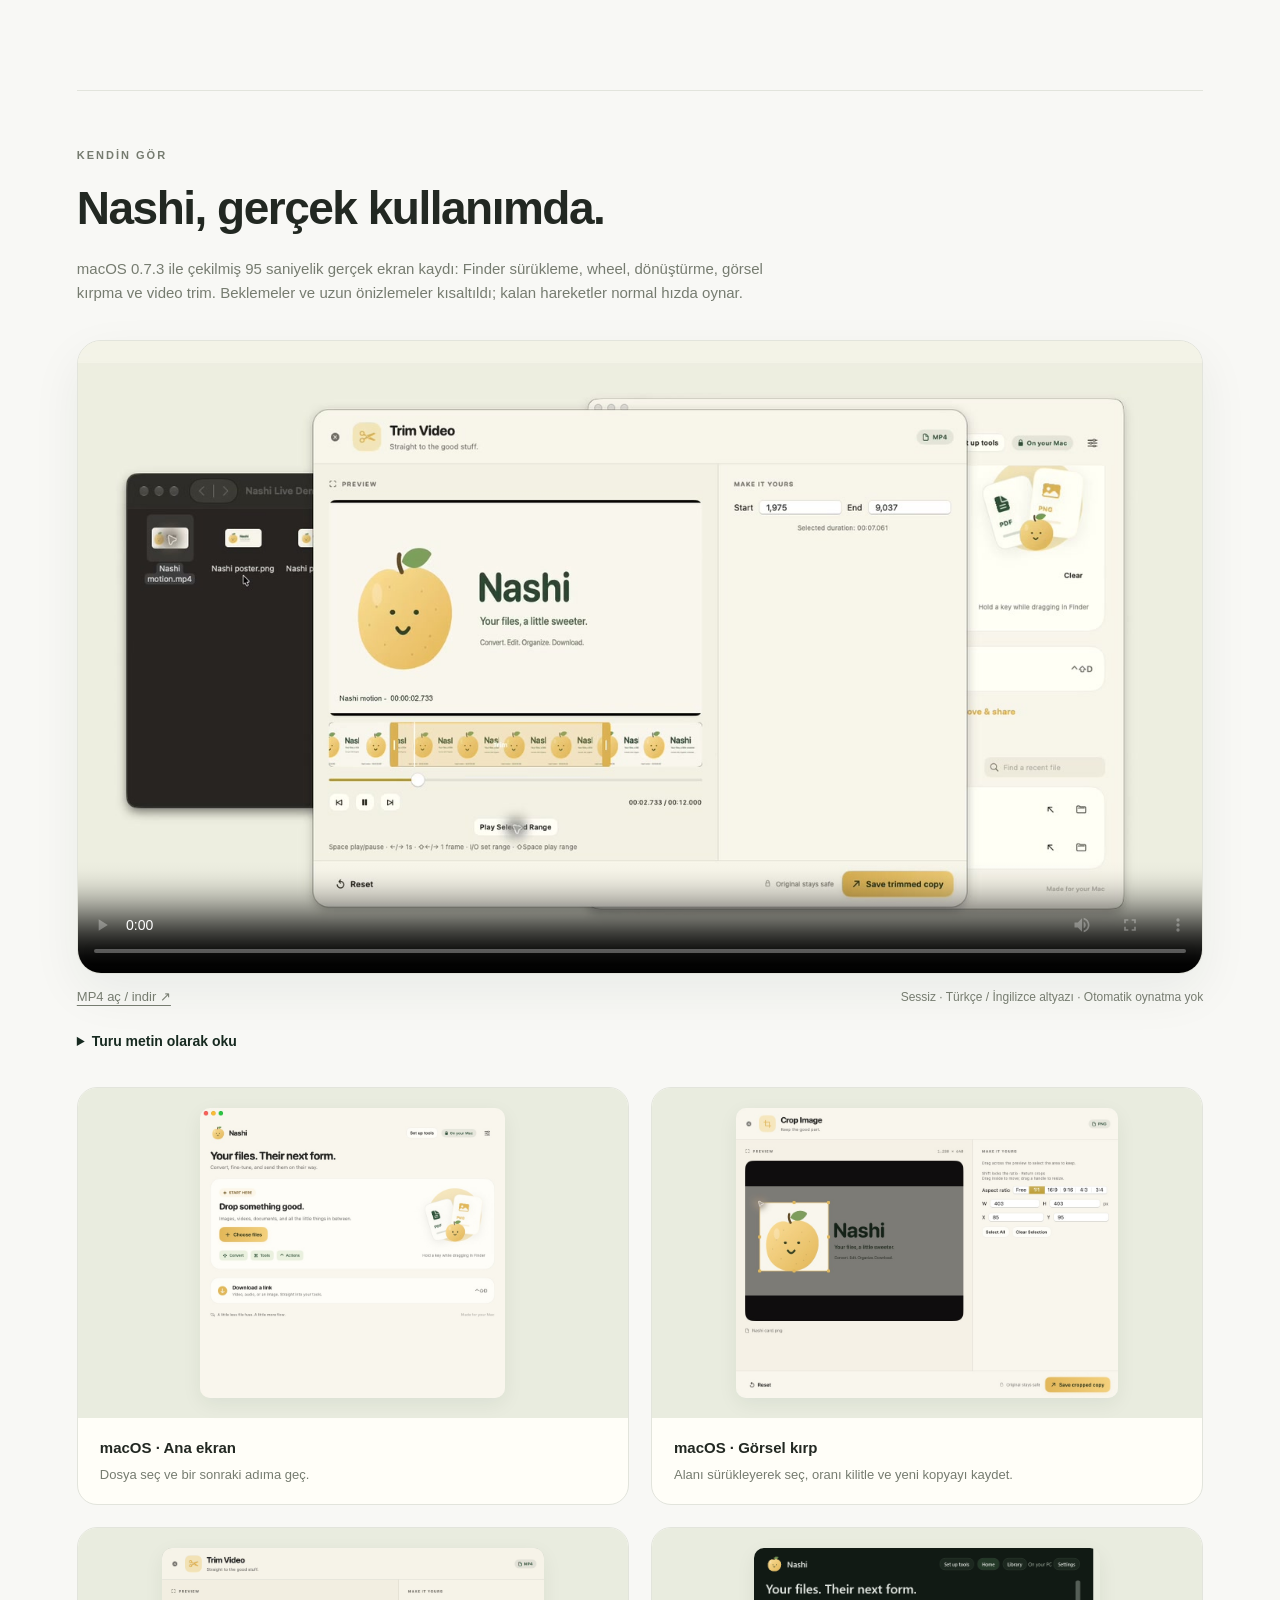
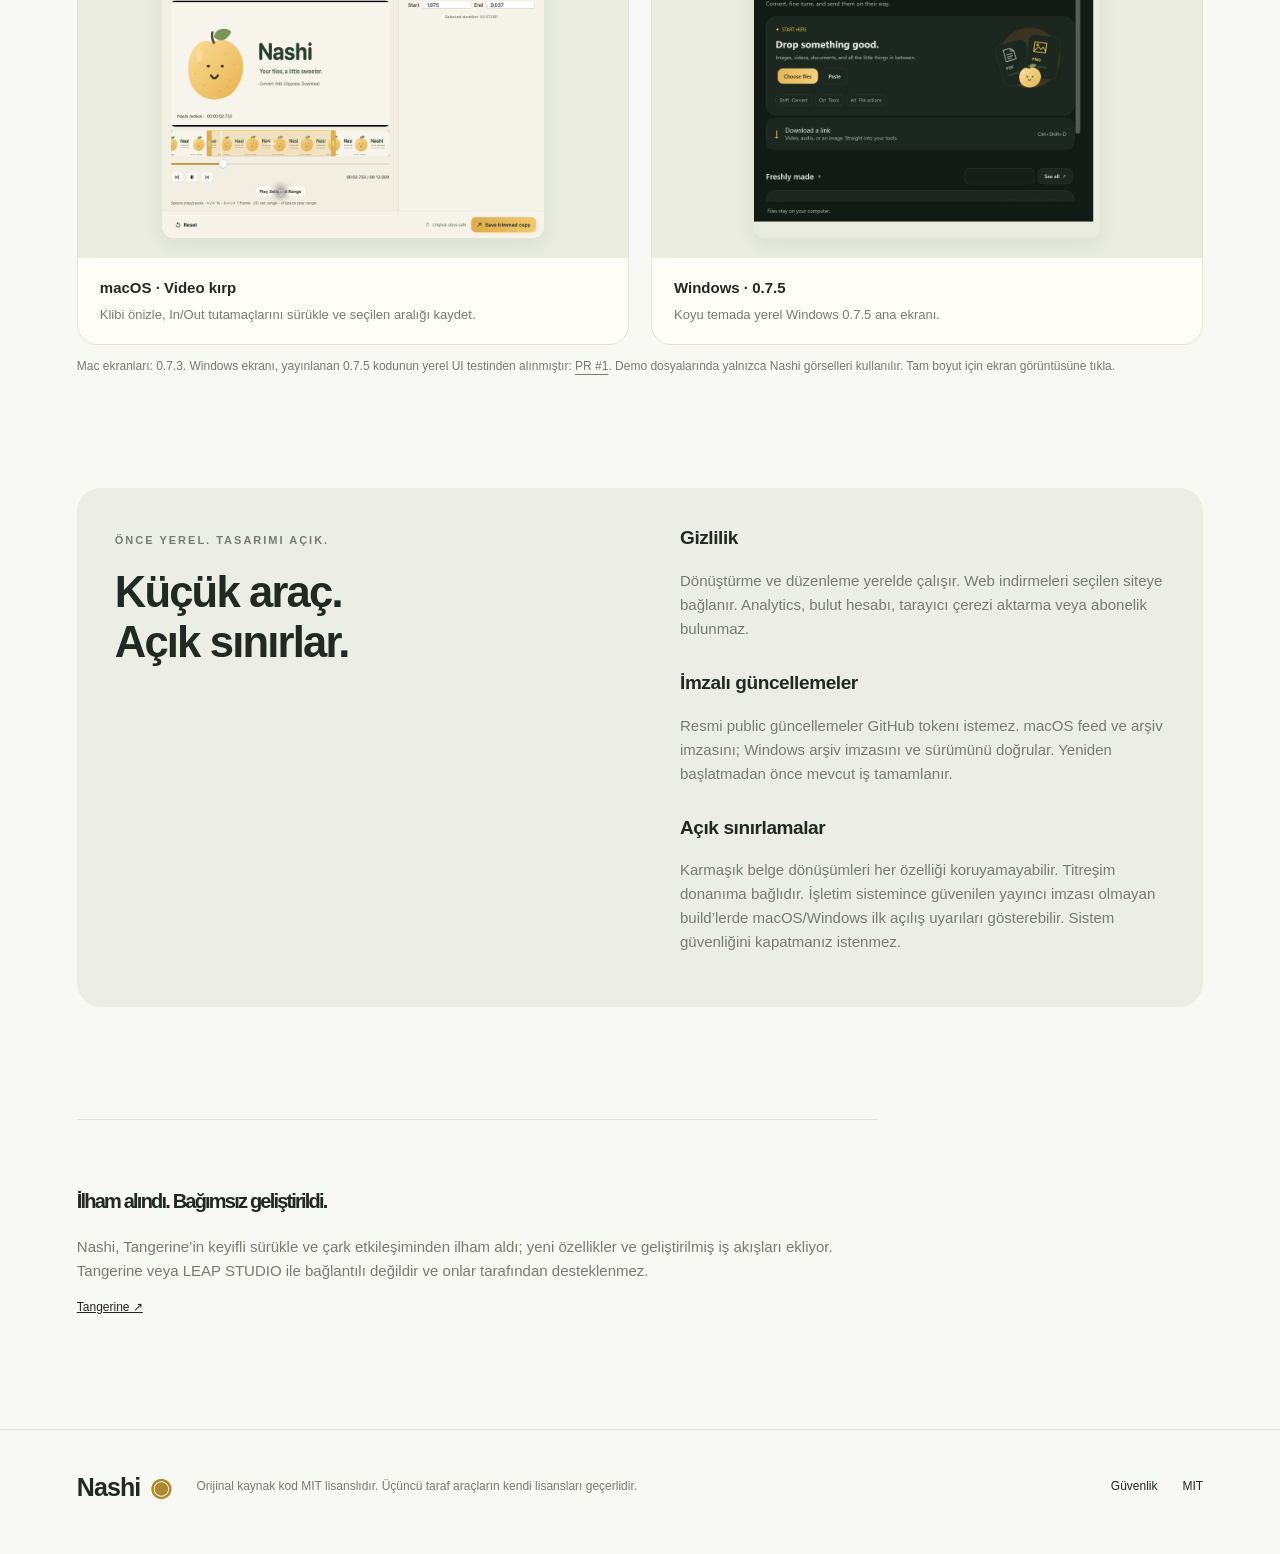
==== commit ce37ca2c: "Align the web playground with native Nashi presentation" ====
--- a/docs/tr/index.html
+++ b/docs/tr/index.html
@@ -2,7 +2,7 @@
 <html lang="tr"><head><meta charset="utf-8"><meta name="viewport" content="width=device-width,initial-scale=1">
 <meta http-equiv="Content-Security-Policy" content="default-src 'none'; img-src 'self' blob: data:; media-src 'self' blob:; style-src 'self' 'unsafe-inline'; script-src 'self'; connect-src 'self' blob:; base-uri 'none'; form-action 'none'">
 <meta name="description" content="Nashi: açık kaynaklı yerel dosya dönüştürme, düzenleme, web indirme ve sürükleme çarkı. Tüm özellikler, formatlar ve kısayollar.">
-<title>Nashi — Dosyaların için tatlı bir kolaylık</title><link rel="icon" href="../assets/nashi.png"><link rel="stylesheet" href="../assets/site.css?v=03d6fb7e5bfe"><link rel="stylesheet" href="../assets/playground.css?v=e00678a25f2a"><script src="../assets/vendor/pdf-lib.min.js" defer></script><script src="../assets/playground.js?v=e00678a25f2a" defer></script></head>
+<title>Nashi — Dosyaların için tatlı bir kolaylık</title><link rel="icon" href="../assets/nashi.png"><link rel="stylesheet" href="../assets/site.css?v=03d6fb7e5bfe"><link rel="stylesheet" href="../assets/playground.css?v=8d5e0e240a13"><script src="../assets/vendor/pdf-lib.min.js" defer></script><script src="../assets/playground.js?v=8d5e0e240a13" defer></script></head>
 <body><a class="skip" href="#main">İçeriğe geç</a><header><a class="brand" href="#"><img src="../assets/nashi.png" alt="" width="42" height="42">Nashi</a><nav aria-label="Ana gezinme"><a href="#playground">Dene</a><a href="#features">Özellikler</a><a href="#formats">Formatlar</a><a href="#shortcuts">Kısayollar</a><a href="../index.html">EN</a><a class="nav-github" href="https://github.com/orkunisitmak/nashi-app">GitHub ↗</a></nav></header>
 <main id="main"><section class="hero"><span class="eyebrow">MAC + WINDOWS · ÜCRETSİZ & AÇIK KAYNAK</span><h1>Dosyaların.<br><em>Akışını bozmadan.</em></h1><p class="intro">Bir dosya sürükle. Bir tuşa bas. İstediğin hale getir. Dönüştür, kırp, düzenle; işine kaldığın yerden devam et.</p><div class="hero-actions"><a class="button primary" href="#download">Nashi’yi indir ↓</a><a class="button secondary" href="#playground">Tarayıcıda dene ↗</a></div><p class="subtle">Dosyaların sende kalır. Yerel işlem. Abonelik yok.</p></section>
 <section id="playground" aria-label="Etkileşimli Nashi demosu"><div class="live-loading">Demo masaüstün hazırlanıyor…</div><noscript><p class="demo-noscript">Etkileşimli demo için JavaScript’i aç. Aşağıdaki gerçek kullanım kaydını da izleyebilirsin.</p></noscript></section>
@@ -11,7 +11,7 @@
 <section class="status" id="download"><div><span class="eyebrow">Nashi’yi indir</span><h2>Dosyaların için hazır.</h2><p>Resmi Mac ve Windows paketleri hazır. ZIP’i aç ve uygulamayı çalıştır. Medya/Office araçları için Set up tools ile bir kez doğrulanmış indirmeleri yap. Temel yerel görsel ve PDF özellikleri hemen çalışır.</p><p class="subtle">İlk public build’lerde Apple notarization / Windows Authenticode yayıncı imzası yok; işletim sistemi ilk açılışta onay isteyebilir.</p></div><div class="platforms"><div><strong>macOS</strong><span>Apple Silicon · macOS 13+</span><a class="button primary" href="https://github.com/orkunisitmak/nashi-app/releases/latest/download/Nashi-macOS-arm64.zip">Mac ZIP indir ↗</a></div><div><strong>Windows</strong><span>x64 · Yerel önizleme</span><a class="button secondary" href="https://github.com/orkunisitmak/nashi-app/releases/latest/download/Nashi-Windows-x64.zip">Windows ZIP indir ↗</a></div><a href="https://github.com/orkunisitmak/nashi-app/releases/latest">Yayın notları ve hash dosyası ↗</a></div></section>
 <section class="flow"><div class="section-heading"><span class="eyebrow">Günlük kullanım</span><h2>Tek hareket. Bir sürü olasılık.</h2></div><div class="flow-grid"><article><b>01</b><h3>Seç veya sürükle</h3><p>Ana ekrandan dosya seç veya Finder’da dosyayı sürüklerken Shift, Command ya da Control basılı tut.</p></article><article><b>02</b><h3>İstediğin hale getir</h3><p>Formatı veya aracı seç. Düzenlemeyi önizle; hassas ayarlar için klavyeyi kullan.</p></article><article><b>03</b><h3>Yeni kopyayı kaydet</h3><p>Gerçek ilerlemeyi izle ve yeni çıktıyı kaydet. Tamamlandığında kısa, çerçevesiz bir bildirim görünür.</p></article></div></section>
 <section id="features"><div class="section-heading"><span class="eyebrow">Nashi araç kutusu</span><h2>27 araç. Üretmek için alan.</h2><p>Mac ve Windows’un ortak araç kataloğu. Platforma özgü ayrıntılar aşağıda listelenir.</p></div><div class="tool-grid"><article class="tool"><span class="tool-number">01</span><h3>Sıkıştır</h3><p>Görsel, video, ses ve PDF sıkıştırma. Desteklenen türlerde kalite, küçültme oranı veya hedef boyut seçilir; ulaşılamayan hedefler açıklanır.</p><button class="try-tool" data-try-tool="compress">Bu aracı dene ↗</button></article><article class="tool"><span class="tool-number">02</span><h3>Metadata</h3><p>Desteklenen görsel, PDF ve medya metadatasını incele, düzenle veya kaldır. Track/chapter alanları dahil; yeni kopya oluşturulur.</p><button class="try-tool" data-try-tool="removeMetadata">Bu aracı dene ↗</button></article><article class="tool"><span class="tool-number">03</span><h3>Görsel düzenle</h3><p>Boyutlandır, döndür, yansıt; parlaklık, kontrast ve doygunluğu önizleyerek ayarla.</p><button class="try-tool" data-try-tool="editImage">Bu aracı dene ↗</button></article><article class="tool"><span class="tool-number">04</span><h3>İşaretle</h3><p>Bağımsız serbest çizim/marker ve şekiller, metin, oklar ve Select / Move. Her çizim aracı tek başına çalışır.</p><button class="try-tool" data-try-tool="annotateImage">Bu aracı dene ↗</button></article><article class="tool"><span class="tool-number">05</span><h3>Çerçeve ekle</h3><p>Kenar boşluğu, arka plan, köşe ve gölge ayarlarıyla görsel çerçevesi oluştur.</p><button class="try-tool" data-try-tool="frameImage">Bu aracı dene ↗</button></article><article class="tool"><span class="tool-number">06</span><h3>Görseli kırp</h3><p>Sürükleyerek alan seç, taşı veya boyutlandır. Shift oranı kilitler; Enter kırpılmış kopyayı kaydeder.</p><button class="try-tool" data-try-tool="cropImage">Bu aracı dene ↗</button></article><article class="tool"><span class="tool-number">07</span><h3>Ses seviyesini eşitle</h3><p>Önce ses yüksekliği analiz edilir; hedef loudness, aralık ve true-peak değerleriyle kopya kaydedilir.</p><button class="try-tool" data-try-tool="normalizeAudio">Bu aracı dene ↗</button></article><article class="tool"><span class="tool-number">08</span><h3>Video sesini kaldır</h3><p>Video akışını koruyarak sessiz bir kopya oluştur.</p><button class="try-tool" data-try-tool="muteVideo">Bu aracı dene ↗</button></article><article class="tool"><span class="tool-number">09</span><h3>Video kırp</h3><p>Önizle, In/Out tutamaçlarını sürükle, seçimi taşı ve aralığı dışa aktar. Klavyeyle oynatma, gezinme ve I/O kesimi kolaylaştırır.</p><button class="try-tool" data-try-tool="trimVideo">Bu aracı dene ↗</button></article><article class="tool"><span class="tool-number">10</span><h3>PDF böl</h3><p>Sayfa aralıklarını ve dosya başına sayfa sayısını seçerek PDF’yi tek tek veya gruplar halinde böl.</p><button class="try-tool" data-try-tool="splitPDF">Bu aracı dene ↗</button></article><article class="tool"><span class="tool-number">11</span><h3>PDF düzenle</h3><p>Sayfaları sırala, çıkar ve döndür. Eşit genişlik seçeneği, belge özelliklerinin güvenle korunabildiği dosyalarda kullanılır.</p><button class="try-tool" data-try-tool="organizePDF">Bu aracı dene ↗</button></article><article class="tool"><span class="tool-number">12</span><h3>Arşiv aç</h3><p>ZIP, TAR, GZIP ve RAR arşivlerini yeni klasöre çıkar. Yol ve link denetimleri klasör dışına yazmayı engeller.</p><button class="try-tool" data-try-tool="extractArchive">Bu aracı dene ↗</button></article><article class="tool"><span class="tool-number">13</span><h3>Görsellerden PDF</h3><p>Seçili görselleri istenen sırayla yeni bir PDF’de birleştir.</p><button class="try-tool" data-try-tool="createPDF">Bu aracı dene ↗</button></article><article class="tool"><span class="tool-number">14</span><h3>PDF birleştir</h3><p>Birden fazla PDF’yi desteklenen sayfa içeriği ve gezinme özellikleri korunarak birleştir; orijinaller değişmez.</p><button class="try-tool" data-try-tool="mergePDF">Bu aracı dene ↗</button></article><article class="tool"><span class="tool-number">15</span><h3>Video alanını kırp</h3><p>Video önizlemesinde alan seç. Sürükle, boyutlandır; Shift ile oranı kilitle, Enter ile kopyayı dışa aktar.</p><button class="try-tool" data-try-tool="cropVideo">Bu aracı dene ↗</button></article><article class="tool"><span class="tool-number">16</span><h3>Video hızını değiştir</h3><p>Önizleme kontrolleriyle video hızını ve buna eşlik eden ses temposunu değiştir.</p><button class="try-tool" data-try-tool="changeVideoSpeed">Bu aracı dene ↗</button></article><article class="tool"><span class="tool-number">17</span><h3>Videoları birleştir</h3><p>Klipleri sırayla birleştir; boyut, kare hızı ve ses düzeni tutarlı bir çıktıya uyarlanır.</p><button class="try-tool" data-try-tool="joinVideos">Bu aracı dene ↗</button></article><article class="tool"><span class="tool-number">18</span><h3>Videodan kare al</h3><p>Zaman noktalarını seçip kareleri yeni PNG dosyaları olarak kaydet.</p><button class="try-tool" data-try-tool="videoSnapshots">Bu aracı dene ↗</button></article><article class="tool"><span class="tool-number">19</span><h3>Video böl</h3><p>İşaretlerden, eşit klip sayısından veya aralıklardan böl. İstenmeyen parçaları çıkar; kalanları ayrı veya birleşik kaydet.</p><button class="try-tool" data-try-tool="splitVideo">Bu aracı dene ↗</button></article><article class="tool"><span class="tool-number">20</span><h3>Sesten video</h3><p>Ses dosyasından waveform, spektrum, frekans çubukları veya sabit görselle video oluştur.</p><button class="try-tool" data-try-tool="audioToVideo">Bu aracı dene ↗</button></article><article class="tool"><span class="tool-number">21</span><h3>Ses kırp</h3><p>Waveform önizleme, In/Out tutamaçları ve seçili aralığı oynatma. İsteğe bağlı sessizlik kesme ve klavyeyle gezinme.</p><button class="try-tool" data-try-tool="trimAudio">Bu aracı dene ↗</button></article><article class="tool"><span class="tool-number">22</span><h3>Ses kanalları</h3><p>Mono/stereo dönüşümü yap, sol/sağ seviyelerini ayarla ve kanalları önizle.</p><button class="try-tool" data-try-tool="audioChannels">Bu aracı dene ↗</button></article><article class="tool"><span class="tool-number">23</span><h3>Kolaj oluştur</h3><p>Birden fazla görseli aralık ve arka plan ayarlarıyla düzenlenebilir bir kolajda birleştir.</p><button class="try-tool" data-try-tool="createCollage">Bu aracı dene ↗</button></article><article class="tool"><span class="tool-number">24</span><h3>Görselde gizle</h3><p>Alan seçip düz renk, blur veya pikselleştirme uygula. Paylaşmadan önce çıktıyı kontrol et.</p><button class="try-tool" data-try-tool="redactImage">Bu aracı dene ↗</button></article><article class="tool"><span class="tool-number">25</span><h3>Videoda gizle</h3><p>Düz renk, blur veya pikselleştirme için dikdörtgen alanlar ve zaman aralıkları seç.</p><button class="try-tool" data-try-tool="redactVideo">Bu aracı dene ↗</button></article><article class="tool"><span class="tool-number">26</span><h3>Seste gizle</h3><p>Bleep veya sessizlikle değiştirilecek aralıkları seç; sesin geri kalanı korunur.</p><button class="try-tool" data-try-tool="redactAudio">Bu aracı dene ↗</button></article><article class="tool"><span class="tool-number">27</span><h3>QR kod oku</h3><p>Desteklenen görsel ve PDF sayfalarını tara; bulunan içerikleri inceleyip rapor dışa aktar.</p><button class="try-tool" data-try-tool="readQRCode">Bu aracı dene ↗</button></article></div></section>
-<section id="windows" class="actions"><span class="eyebrow">Windows x64</span><h2>Yerel bir önizleme. Tanıdık bir akış.</h2><div class="tool-grid"><article><h3>Görseller</h3><p>PNG, JPG, BMP, GIF ve TIFF dönüşümü; PDF dışa aktarma. Boyutlandırma, crop, döndürme, yatay yansıtma, ayrı marker/dikdörtgen çizimi, JPEG sıkıştırma ve metadata kaldırma. GIF içe aktarma ilk kareyi kullanır.</p></article><article><h3>Medya</h3><p>Video/ses dönüşümü ve 15 araç: sıkıştırma, metadata kaldırma, loudness eşitleme, sessiz video; video trim/crop/hız/birleştirme/kare çıkarma/bölme/redaksiyon; ses görselleştirme, ses trim/kanallar/bleep. Dışa aktarma doğrulanmış FFmpeg kullanır; önizleme Windows codec’lerine bağlıdır.</p></article><article><h3>PDF & ZIP</h3><p>PDF birleştir, sayfaları böl ve seçili sayfa numaralarını sırala. Dosyalardan ZIP oluştur; yol/link, giriş sayısı ve açılmış boyut denetimleriyle ZIP çıkar. Mevcut dosyaların üzerine yazılmaz.</p></article><article><h3>Günlük kontroller</h3><p>Mac tasarımında Home ve aranabilir Library; Sistem/Açık/Koyu görünüm. Dosya bırak veya Ctrl+V ile metin, görsel ve dosya yapıştır. Ctrl+O dosya seçer; Ctrl+Space çarkı açar; Ctrl+2 Library; Ctrl+F arama. Library ve yapıştırılan dosyalar güncellemede korunur. Space oynatır/duraklatır; sağ/sol ok 1 saniye gider; I/O medya aralığını belirler. Crop: sürükle, Shift ile oran kilidi, Enter ile kaydet. Escape editörü kapatır. Public linkten video/ses/thumbnail indirme ve imzalı public güncelleme vardır.</p></article></div><p>Windows eş özellik build’i Explorer sürükleme çarklarını, Float rafını, klasör otomasyonunu, Office/Pages dönüşümünü, QR okumayı, arka plan kaldırmayı ve yedi pencere düzenini içerir. AirDrop yerine Windows Share kullanılır; sistem izinleri, codec’ler ve yerel pencereler işletim sistemine göre çalışır.</p></section>
+<section id="windows" class="actions"><span class="eyebrow">Windows x64</span><h2>Yerel bir önizleme. Tanıdık bir akış.</h2><div class="tool-grid"><article><h3>Görseller</h3><p>PNG, JPG, BMP, GIF ve TIFF dönüşümü; PDF dışa aktarma. Boyutlandırma, crop, döndürme, yatay yansıtma, ayrı marker/dikdörtgen çizimi, JPEG sıkıştırma ve metadata kaldırma. GIF içe aktarma ilk kareyi kullanır.</p></article><article><h3>Medya</h3><p>Video/ses dönüşümü ve 15 araç: sıkıştırma, metadata kaldırma, loudness eşitleme, sessiz video; video trim/crop/hız/birleştirme/kare çıkarma/bölme/redaksiyon; ses görselleştirme, ses trim/kanallar/bleep. Dışa aktarma doğrulanmış FFmpeg kullanır; önizleme Windows codec’lerine bağlıdır.</p></article><article><h3>PDF & ZIP</h3><p>PDF birleştir, sayfaları böl ve seçili sayfa numaralarını sırala. Dosyalardan ZIP oluştur; yol/link, giriş sayısı ve açılmış boyut denetimleriyle ZIP çıkar. Mevcut dosyaların üzerine yazılmaz.</p></article><article><h3>Günlük kontroller</h3><p>Mac tasarımında Home ve aranabilir Library; Sistem/Açık/Koyu görünüm. Dosya bırak veya Ctrl+V ile metin, görsel ve dosya yapıştır. Ctrl+O dosya seçer; Ctrl+Space çarkı açar; Ctrl+2 Library; Ctrl+F arama. Library ve yapıştırılan dosyalar güncellemede korunur. Space oynatır/duraklatır; sağ/sol ok 1 saniye gider; I/O medya aralığını belirler. Crop: sürükle, Shift ile oran kilidi, Enter ile kaydet. Escape editörü kapatır. Public linkten video/ses/thumbnail indirme ve imzalı public güncelleme vardır.</p></article></div><p>Windows eş özellik build’i Explorer sürükleme çarklarını, Float rafını, klasör otomasyonunu, Office/Pages dönüşümünü, QR okumayı, arka plan kaldırmayı ve Büyüt dahil sekiz pencere düzenini içerir. AirDrop yerine Windows Share kullanılır; sistem izinleri, codec’ler ve yerel pencereler işletim sistemine göre çalışır.</p></section>
 <section class="web-feature"><span class="eyebrow">Web’den iş akışına</span><h2>Bir link. Bir dosya. İşlemek sana kalmış.</h2><p>Public video paylaşım linkini veya doğrudan medya adresini yapıştır. Video, MP3 ya da orijinal görsel/medyayı; kaliteyi ve klasörü seç. YouTube kartlarında video ve thumbnail ayrı sunulabilir; Instagram reel kartlarında gerçek reel linki gerekir.</p><p>Kopyalanmış link için Control–Shift–D kullan; tarayıcı kartını Command ile sürükle veya Ana ekrana bırak. Bazı oynatıcılar yalnızca poster/blob adresi verir; bu durumda paylaşım linkini kopyala. Site desteği değişebilir. Instagram fotoğraf gönderileri seçim listesi açar; seçilen görseller gönderi sırasıyla kaydedilir. Reels’te thumbnail seçeneği yoktur. DRM, canlı yayın, giriş gerektiren medya, tüm profil indirme ve video playlistleri desteklenmez.</p><button id="try-download" class="button secondary">İndirme akışını dene ↗</button></section>
 <section id="formats"><div class="section-heading"><span class="eyebrow">Formatları açıkça gör</span><h2>45 girdi. 275 dönüşüm yolu.</h2><p>Bu tablo uygulama kataloğundan üretilir. Bir formatın listelenmesi, her gelişmiş belge özelliğinin korunabildiği anlamına gelmez. PDF→DOCX/XLSX yeniden kurma sezgiseldir; PDF→PPTX sayfa görselleri kullanır.</p></div><label class="search-label" for="format-search">Girdi veya çıktı formatı ara</label><input id="format-search" type="search" placeholder="PNG, MP4, PDF…" autocomplete="off"><div class="table-wrap"><table id="format-table"><thead><tr><th>Girdi</th><th>Çıktılar</th></tr></thead><tbody><tr><th scope="row">AIFF</th><td>MP3, M4A, WAV, FLAC, OGG, OPUS, WMA</td></tr><tr><th scope="row">AVI</th><td>MP4, MOV, MKV, WEBM, WMV, GIF, MP3</td></tr><tr><th scope="row">AVIF</th><td>JPG, PNG, WEBP, HEIC, TIFF, BMP, PDF</td></tr><tr><th scope="row">BMP</th><td>JPG, PNG, WEBP, HEIC, TIFF, AVIF, PDF</td></tr><tr><th scope="row">CSV</th><td>XLSX, ODS, TSV, PDF</td></tr><tr><th scope="row">DOCX</th><td>PAGES, PDF, TXT, MD, HTML, EPUB, PNG, JPG</td></tr><tr><th scope="row">EPUB</th><td>PDF, DOCX, PAGES, TXT, MD, HTML</td></tr><tr><th scope="row">FLAC</th><td>MP3, M4A, WAV, OGG, OPUS, AIFF, WMA</td></tr><tr><th scope="row">GIF</th><td>MP4, MOV, MKV, WEBM, AVI, WMV</td></tr><tr><th scope="row">GZ</th><td>ZIP, TAR</td></tr><tr><th scope="row">HEIC</th><td>JPG, PNG, WEBP, TIFF, AVIF, BMP, PDF</td></tr><tr><th scope="row">JPG</th><td>PNG, WEBP, HEIC, TIFF, AVIF, BMP, PDF</td></tr><tr><th scope="row">M4A</th><td>MP3, WAV, FLAC, OGG, OPUS, AIFF, WMA</td></tr><tr><th scope="row">MD</th><td>DOCX, PAGES, PDF, TXT, HTML, EPUB, PNG, JPG</td></tr><tr><th scope="row">MKV</th><td>MP4, MOV, WEBM, AVI, WMV, GIF, MP3</td></tr><tr><th scope="row">MOV</th><td>MP4, MKV, WEBM, AVI, WMV, GIF, MP3</td></tr><tr><th scope="row">MP3</th><td>M4A, WAV, FLAC, OGG, OPUS, AIFF, WMA</td></tr><tr><th scope="row">MP4</th><td>MOV, MKV, WEBM, AVI, WMV, GIF, MP3</td></tr><tr><th scope="row">ODS</th><td>XLSX, CSV, TSV, PDF</td></tr><tr><th scope="row">OGG</th><td>MP3, M4A, WAV, FLAC, OPUS, AIFF, WMA</td></tr><tr><th scope="row">OPUS</th><td>MP3, M4A, WAV, FLAC, OGG, AIFF, WMA</td></tr><tr><th scope="row">PAGES</th><td>DOCX, PDF, TXT, MD, HTML, EPUB, PNG, JPG</td></tr><tr><th scope="row">PDF</th><td>DOCX, PAGES, PPTX, XLSX, JPG, PNG, EPUB, TXT, MD</td></tr><tr><th scope="row">PNG</th><td>JPG, WEBP, HEIC, TIFF, AVIF, BMP, PDF</td></tr><tr><th scope="row">PPT</th><td>PDF, JPG, PNG</td></tr><tr><th scope="row">PPTX</th><td>PDF, JPG, PNG</td></tr><tr><th scope="row">RAR</th><td>ZIP, TAR, GZ</td></tr><tr><th scope="row">RTF</th><td>DOCX, PAGES, PDF, TXT, MD, HTML, EPUB, PNG, JPG</td></tr><tr><th scope="row">RTFD</th><td>DOCX, PAGES, PDF, TXT, MD, HTML, EPUB, PNG, JPG</td></tr><tr><th scope="row">SRT</th><td>VTT, TXT</td></tr><tr><th scope="row">SVG</th><td>JPG, PNG, WEBP, HEIC, TIFF, AVIF, BMP, PDF</td></tr><tr><th scope="row">TAR</th><td>ZIP, GZ</td></tr><tr><th scope="row">TEXTCLIPPING</th><td>DOCX, PAGES, PDF, TXT, MD, HTML, EPUB, PNG, JPG</td></tr><tr><th scope="row">TIFF</th><td>JPG, PNG, WEBP, HEIC, AVIF, BMP, PDF</td></tr><tr><th scope="row">TSV</th><td>XLSX, ODS, CSV, PDF</td></tr><tr><th scope="row">TXT</th><td>DOCX, PAGES, PDF, MD, HTML, EPUB, JPG, PNG</td></tr><tr><th scope="row">VTT</th><td>SRT, TXT</td></tr><tr><th scope="row">WAV</th><td>MP3, M4A, FLAC, OGG, OPUS, AIFF, WMA</td></tr><tr><th scope="row">WEBM</th><td>MP4, MOV, MKV, AVI, WMV, GIF, MP3</td></tr><tr><th scope="row">WEBP</th><td>JPG, PNG, HEIC, TIFF, AVIF, BMP, PDF</td></tr><tr><th scope="row">WMA</th><td>MP3, M4A, WAV, FLAC, OGG, OPUS, AIFF</td></tr><tr><th scope="row">WMV</th><td>MP4, MOV, MKV, WEBM, AVI, GIF, MP3</td></tr><tr><th scope="row">XLS</th><td>XLSX, ODS, CSV, TSV, PDF</td></tr><tr><th scope="row">XLSX</th><td>ODS, CSV, TSV, PDF</td></tr><tr><th scope="row">ZIP</th><td>TAR, GZ</td></tr></tbody></table></div></section>
 <section class="actions"><h2>Dosyaları ilerletmenin altı yolu.</h2><div class="action-list"><span>AirDrop</span><span>Float rafı</span><span>Kopyala</span><span>Taşı</span><span>Yolu kopyala</span><span>Terminal’de aç</span></div><p>Float dosyaları küçük bir rafta tutar. Geçmişte ara, dosyaları yeniden kullan veya Finder’da göster. Taşı işlemi orijinali taşır; dışa aktarımlar yeni kopya oluşturur ve mevcut adların üzerine yazmaz.</p></section>
--- a/docs/assets/playground.css
+++ b/docs/assets/playground.css
@@ -6,3 +6,80 @@
 header{margin:0 auto}.hero{margin:0 auto 32px;padding-top:56px;padding-bottom:5px}#playground{margin:45px 0 0}.status{color:var(--ink)}.status p,.status .eyebrow,.platforms span{color:#66705e}.platforms>div{border-bottom-color:#c5cdb7}.trust{padding:38px;border-radius:24px}.demo-wheel .wheel-center{inset:auto;left:50%;top:50%}.editor-controls input[type=checkbox]{width:auto}.editor-controls input[type=range]{width:100%}
 @media(max-width:760px){.hero{padding-top:42px;margin-bottom:20px}#playground{margin-top:30px}main{padding-left:12px;padding-right:12px}.trust{padding:25px}.desktop-title{max-width:130px;white-space:nowrap;overflow:hidden;text-overflow:ellipsis}.hero h1{font-size:clamp(43px,8vw,64px)}header nav a[href="#features"]{display:none}.demo-wheel .wheel-center{inset:auto;left:50%;top:50%}.demo-dialog .media-preview{max-height:225px}}
 .sample-format-row{display:flex;align-items:center;justify-content:space-between;padding:0 22px 10px;background:#ffffff40;font-size:10px;color:#8a907f}.sample-format-row label{display:flex;gap:7px;align-items:center}.sample-format-row select{font:inherit;color:#526348;background:#fff8;border:1px solid #d8dece;border-radius:5px;padding:3px 7px;cursor:pointer}.feature-filters{display:flex;gap:7px;flex-wrap:wrap;margin:0 0 25px}.feature-filters button{font:inherit;font-size:12px;padding:9px 15px;border:1px solid var(--line);background:#fff8;border-radius:20px;color:#6b765d;cursor:pointer}.feature-filters button[aria-pressed=true]{background:#293b2a;color:#f2f0df;border-color:#293b2a}article[hidden]{display:none!important}@media(max-width:760px){.sample-format-row{padding:0 15px 8px}.sample-format-row>span{font-size:9px}}
+/* Native demo presentation. Palette is generated from the desktop app by
+   build-site.py; marketing outside the playground keeps its own appearance. */
+.desktop,.demo-wheel,.demo-dialog,.demo-toast{font-family:ui-rounded,"SF Pro Rounded",-apple-system,BlinkMacSystemFont,"Segoe UI",sans-serif}
+.desktop{color:var(--demo-ink);background:var(--demo-paper);border-color:var(--demo-line)}
+.desktop-toolbar,.desktop-tabs,.sample-format-row,.keystrip{background:var(--demo-paper);border-color:var(--demo-line)}
+.desktop-toolbar{gap:12px}.window-dots i:nth-child(1){background:#ff5f57}.window-dots i:nth-child(2){background:#febc2e}.window-dots i:nth-child(3){background:#28c840}
+.desktop-toolbar button,.desktop-tabs button,.keystrip button,.demo-dialog .utility-button{color:var(--demo-ink);background:var(--demo-surface);border-color:var(--demo-line);border-radius:10px}
+.desktop-tabs button{background:transparent;border-color:transparent}.desktop-tabs button[aria-selected=true]{color:var(--demo-ink);background:var(--demo-surface);border-color:var(--demo-line)}
+.desktop .sample-format-row,.stage-tip{color:var(--demo-muted)}.sample-format-row select,.stage-tip kbd{color:var(--demo-ink);background:var(--demo-surface);border-color:var(--demo-line)}
+.demo-stage{background:radial-gradient(ellipse at 78% 40%,color-mix(in srgb,var(--demo-sage) 42%,transparent),transparent 65%),var(--demo-inset)}
+.demo-file{color:var(--demo-ink)}.demo-file[aria-pressed=true]{background:color-mix(in srgb,var(--demo-sage) 65%,transparent);outline-color:var(--demo-line)}
+.demo-file[aria-pressed=true] .filename{background:var(--demo-sage);color:var(--demo-ink)}
+.keystrip button[aria-pressed=true]{background:linear-gradient(100deg,#e3b859,#f5d17d);color:#2b351c;border-color:transparent}
+.desktop button:focus-visible,.demo-dialog :focus-visible,.demo-wheel button:focus-visible{outline:2px solid #e3b859;outline-offset:3px}
+/* The native wheel is 320 points, with a 0.44 outer radius, 0.407 inner
+   ratio, rounded corners and area-centroid labels; see wheel-geometry.mjs. */
+.demo-wheel{width:320px;height:320px;filter:none;background:transparent;border-radius:50%;backdrop-filter:blur(18px);-webkit-backdrop-filter:blur(18px);clip-path:circle(50%);overflow:visible;--wheel-petal:#252525e0;--wheel-label:#e9e9e9;--wheel-disc:#232323ed}
+html[data-demo-theme=light] .demo-wheel{--wheel-petal:#ffffffe0;--wheel-label:#252525;--wheel-disc:#f3f3f3ed}
+.demo-wheel:has(.wheel-page){clip-path:none;backdrop-filter:none;-webkit-backdrop-filter:none}
+.demo-wheel>svg{pointer-events:none}.wheel-backdrop{fill:color-mix(in srgb,var(--demo-paper) 22%,transparent);stroke:#8080802b;stroke-width:.7}
+.demo-wheel .sector{fill:var(--wheel-petal);stroke:#8080803d;stroke-width:.7;pointer-events:all;cursor:pointer;transition:fill .1s ease}
+.demo-wheel .sector.active{fill:url(#wheel-gold)}
+.demo-wheel .wheel-option{padding:0;border:0;border-radius:0;min-height:0;gap:4px;min-width:0;display:flex;flex-direction:column;align-items:center;justify-content:center;color:var(--wheel-label);font-weight:600;text-transform:none;white-space:normal;background:transparent;overflow:visible}
+.demo-wheel .wheel-option.active{color:#2b351c;background:transparent}.wheel-lines{display:block;flex-shrink:0}.wheel-lines>span{display:block;white-space:nowrap}
+.demo-wheel .wheel-option svg{position:static;flex-shrink:0;overflow:visible}
+.demo-wheel .wheel-center{padding:8px;box-sizing:border-box;border:0;background:var(--wheel-disc);color:var(--wheel-label);font-size:11px;line-height:1.18;gap:0}
+.demo-wheel .wheel-center strong{font-weight:600;overflow-wrap:normal;max-width:100%;text-wrap:balance}
+.wheel-page{background:var(--demo-surface);color:var(--demo-ink);border-color:var(--demo-line)}
+/* Tool windows share the app's left-hand close control, 44pt badge, input
+   pill, 21pt heading, split preview, rounded controls and gold action. */
+.demo-dialog{width:min(1040px,calc(100vw - 32px));border-color:var(--demo-line);background:var(--demo-paper);color:var(--demo-ink);border-radius:24px}
+.editor-header{gap:14px;padding:17px 20px;min-height:82px;box-sizing:border-box;border-color:var(--demo-line)}
+.editor-header>div:last-of-type{min-width:0}.editor-header h2{font-size:21px;font-weight:700;letter-spacing:-.5px;line-height:1.15;margin:0 0 6px}
+.editor-header p{font-size:11px;line-height:1.3;color:var(--demo-muted)}
+.editor-icon{width:44px;height:44px;background:var(--demo-sand);color:#e3b859}.editor-icon svg{width:19px;height:19px}
+.close-editor{order:0;margin:0;width:26px;height:26px;padding:0;border:0;color:var(--demo-muted);font-size:21px;line-height:26px;background:transparent}
+.editor-file-pill{margin-left:auto;display:flex;align-items:center;gap:5px;white-space:nowrap;border-radius:20px;padding:6px 11px;background:var(--demo-sage);color:var(--demo-muted);font-size:10px;font-weight:600}
+.editor-file-pill svg{width:12px;height:12px}.editor-body{grid-template-columns:minmax(0,1fr) 380px}
+.preview-pane{padding:24px;background:color-mix(in srgb,var(--demo-inset) 55%,transparent);border-color:var(--demo-line)}
+.editor-controls{padding:24px;gap:18px}.editor-label{font-size:10px;letter-spacing:1px;color:var(--demo-muted)}
+.editor-filename{display:flex;align-items:center;gap:7px;font-size:11px;color:var(--demo-muted);overflow-wrap:anywhere;margin:16px 0 0}.editor-filename svg{width:13px;height:13px;flex-shrink:0}
+.editor-controls label,.editor-controls small,.editor-note,.media-controls span{color:var(--demo-muted)}
+.editor-controls input:not([type=checkbox]),.editor-controls select,.editor-controls textarea,.library-search{background:var(--demo-surface);color:var(--demo-ink);border-color:var(--demo-line)}
+.editor-controls input[type=range],.media-controls input{accent-color:#e3b859}
+.canvas-wrap,.metadata-list,.metadata-list>*,.library-item{border-color:var(--demo-line)}
+.canvas-wrap,.archive-list,.waveform,.library-item{background:var(--demo-inset);color:var(--demo-ink)}
+.annotation-bar button,.media-controls button,.page-actions button{background:var(--demo-surface);color:var(--demo-ink);border-color:var(--demo-line);border-radius:10px}
+.annotation-bar button[aria-pressed=true]{background:linear-gradient(100deg,#e3b859,#f5d17d);color:#2b351c}
+.metadata-list dt,.metadata-list dd,.library-empty{color:var(--demo-muted)}
+.editor-footer{padding:17px 20px;border-color:var(--demo-line);background:var(--demo-paper)}.editor-footer small,.editor-footer .reset-button{color:var(--demo-muted)}
+.editor-footer .export-button{display:flex;align-items:center;justify-content:center;text-align:center;border-radius:13px;font-size:13px;font-weight:600;padding:10px 16px;background:linear-gradient(100deg,#e3b859,#f5d17d);color:#2b351c;box-shadow:0 4px 12px #00000018;transition:transform .15s}
+.editor-footer .export-button:hover:not(:disabled){transform:scale(1.015)}.editor-footer .export-button:active:not(:disabled){transform:scale(.97)}
+/* Float: the compact thumbnail stack and silver paperclip expand into the
+   same narrow, vertically scrolling shelf as the shipping desktop app. */
+.float-shelf{position:absolute;right:16px;bottom:12px;z-index:5;width:112px;height:136px;max-width:none;padding:0;border:0;border-radius:24px;box-sizing:border-box;background:transparent;box-shadow:none;color:var(--demo-ink);font-family:inherit;transition:width .18s ease,height .18s ease,background .18s ease;--float-width:156px;outline-offset:3px}
+.float-shelf.expanded{width:var(--float-width);height:calc(100% - 24px);background:linear-gradient(145deg,color-mix(in srgb,var(--demo-sand) 85%,var(--demo-paper)),var(--demo-sage));box-shadow:0 8px 28px #0003;border:1px solid var(--demo-line);backdrop-filter:blur(20px)}
+.float-shelf button{font:inherit;color:inherit;margin:0;border:0;background:transparent;cursor:pointer;box-sizing:border-box}
+.float-artwork{position:relative;width:100%;height:110px;flex-shrink:0}.float-stack{position:absolute;top:8px;left:50%;transform:translateX(-50%);width:100px;height:100px;padding:0}
+.float-thumbnail{display:flex;align-items:center;justify-content:center;background:var(--demo-surface);border:1px solid #ffffff4d;border-radius:6px;box-shadow:0 3px 7px #0002;overflow:hidden;box-sizing:border-box}
+.float-stack .float-thumbnail{position:absolute;width:72px;height:72px;left:14px;top:14px;transform:translateY(var(--card-offset)) rotate(var(--card-turn))}.float-thumbnail img{width:100%;height:100%;object-fit:cover;pointer-events:none}.float-thumbnail svg{width:30px;height:30px;color:var(--demo-muted)}
+.float-clip{position:absolute;top:8px;left:calc(50% + 12px);width:38px;height:60px;overflow:visible;cursor:grab!important;padding:0;filter:drop-shadow(1px 1px 1px #0008)}.float-clip svg{width:100px;height:100px;position:absolute;left:-62px;top:0;pointer-events:none;overflow:visible}.float-clip path{stroke:#d8d9d8;stroke-width:3.2;stroke-linecap:round;fill:none}
+.float-counter{position:absolute;left:50%;top:110px;transform:translateX(-50%);min-width:104px;height:24px;padding:2px 10px!important;font-size:11px!important;border-radius:12px;background:var(--demo-surface)!important;color:var(--demo-ink)!important;box-shadow:0 2px 6px #0002}
+.float-close,.float-options{position:absolute;top:9px;width:23px;height:23px;opacity:0;pointer-events:none;color:var(--demo-muted)!important;font-size:17px!important}.float-close{left:8px}.float-options{right:8px}
+.float-shelf.expanded .float-close,.float-shelf.expanded .float-options{opacity:1;pointer-events:auto}
+.float-files,.float-footer{display:none}.float-shelf.expanded .float-files{position:absolute;top:140px;bottom:23px;left:8px;right:8px;display:flex;flex-direction:column;overflow-y:auto;overscroll-behavior:contain;gap:4px;padding:0 4px}
+.float-file{display:flex;align-items:center;justify-content:center;gap:8px;flex-direction:column;min-height:108px;padding:7px 5px!important;border-radius:9px;font-size:11px!important;flex-shrink:0;text-align:center}
+.float-file .float-thumbnail{width:60px;height:60px;flex-shrink:0}.float-file>span:last-child{line-height:1.2;max-width:100%;overflow-wrap:anywhere;display:-webkit-box;-webkit-line-clamp:2;-webkit-box-orient:vertical;overflow:hidden}.float-file[aria-pressed=true]{background:color-mix(in srgb,#e3b859 28%,transparent)!important}
+.float-files.list .float-file{min-height:48px;flex-direction:row;justify-content:flex-start;text-align:left}.float-files.list .float-thumbnail{width:32px;height:32px}.float-files.list .float-thumbnail svg{width:21px;height:21px}
+.float-shelf.expanded .float-footer{display:block;position:absolute;bottom:6px;left:0;width:100%;text-align:center;font-size:9px;color:var(--demo-muted)}.float-empty{font-size:11px;text-align:center;color:var(--demo-muted);padding:15px 0}
+.float-menu{position:absolute;right:8px;top:33px;background:var(--demo-surface);border:1px solid var(--demo-line);border-radius:9px;padding:5px;z-index:3;box-shadow:0 4px 10px #0002;min-width:85px}.float-menu[hidden]{display:none}.float-menu button{display:block;width:100%;text-align:left;padding:5px;font-size:11px;border-radius:5px}.float-menu button:hover{background:var(--demo-sage)}
+.float-preview{padding:24px;text-align:center}.float-preview img,.float-preview video{max-width:100%;max-height:60vh;border-radius:8px}.float-preview>svg{width:80px;height:80px;color:var(--demo-muted)}
+@media(max-width:760px){.desktop-toolbar{gap:6px;flex-wrap:wrap;height:auto;min-height:57px;padding:10px}.desktop-title{max-width:125px;min-width:100px}.window-dots{display:none}.desktop-toolbar button{font-size:10px;padding:6px}.editor-body{grid-template-columns:1fr}.editor-header{padding:15px;gap:10px}.editor-header h2{font-size:19px}.editor-icon{width:38px;height:38px}.editor-header p{font-size:10px}.editor-file-pill{font-size:9px;padding:5px 7px}.preview-pane{padding:18px;border-right:0}.editor-controls{padding:18px}.editor-footer{padding:15px;gap:8px}.demo-wheel .wheel-option{gap:4px;min-height:0}.float-shelf.expanded{max-width:calc(100% - 24px)}.sample-format-row>span{max-width:130px;text-align:right}}
+.keystrip kbd{background:var(--demo-sage);border:1px solid var(--demo-line);color:var(--demo-ink)}.keystrip button[aria-pressed=true] kbd{background:#ffffff30;border-color:#2b351c22;color:#2b351c}
+.editor-footer small{display:flex;align-items:center;gap:6px}.editor-footer small svg{width:12px;height:12px;flex-shrink:0}
+.preview-dimensions{float:right;font-size:10px;letter-spacing:0;font-weight:400}.native-ratio-row{display:flex;align-items:center;gap:8px;flex-wrap:wrap;font-size:12px}.native-segments{display:inline-flex;flex-wrap:wrap;background:var(--demo-line);border-radius:6px;overflow:hidden}.native-segments button{font:inherit;font-size:11px;line-height:1.3;border:0;border-radius:5px;padding:3px 7px;background:transparent;color:var(--demo-ink);cursor:pointer}.native-segments button[aria-checked=true]{background:#b69a45;color:#fff}.native-dimensions{display:flex;gap:8px;align-items:center;font-size:11px}.native-dimensions label{flex:1;display:flex;flex-direction:row;align-items:center;gap:7px}.native-dimensions input{min-width:0;padding:3px 8px!important}.native-dimensions>span{color:var(--demo-muted)}.editor-note{white-space:pre-line}.page-actions button:disabled{opacity:.4;cursor:default}.editor-controls .page-actions{margin-top:0}.editor-controls .editor-note{margin:0}
+@media(max-width:760px){.editor-footer small{display:none}.native-ratio-row{gap:6px}.native-segments button{padding:5px 6px}}
+.canvas-wrap{display:grid;place-items:center;background:#050906;max-height:none}.canvas-wrap canvas{width:auto;height:auto;max-width:100%;max-height:390px}.float-shelf button[hidden]{display:none}
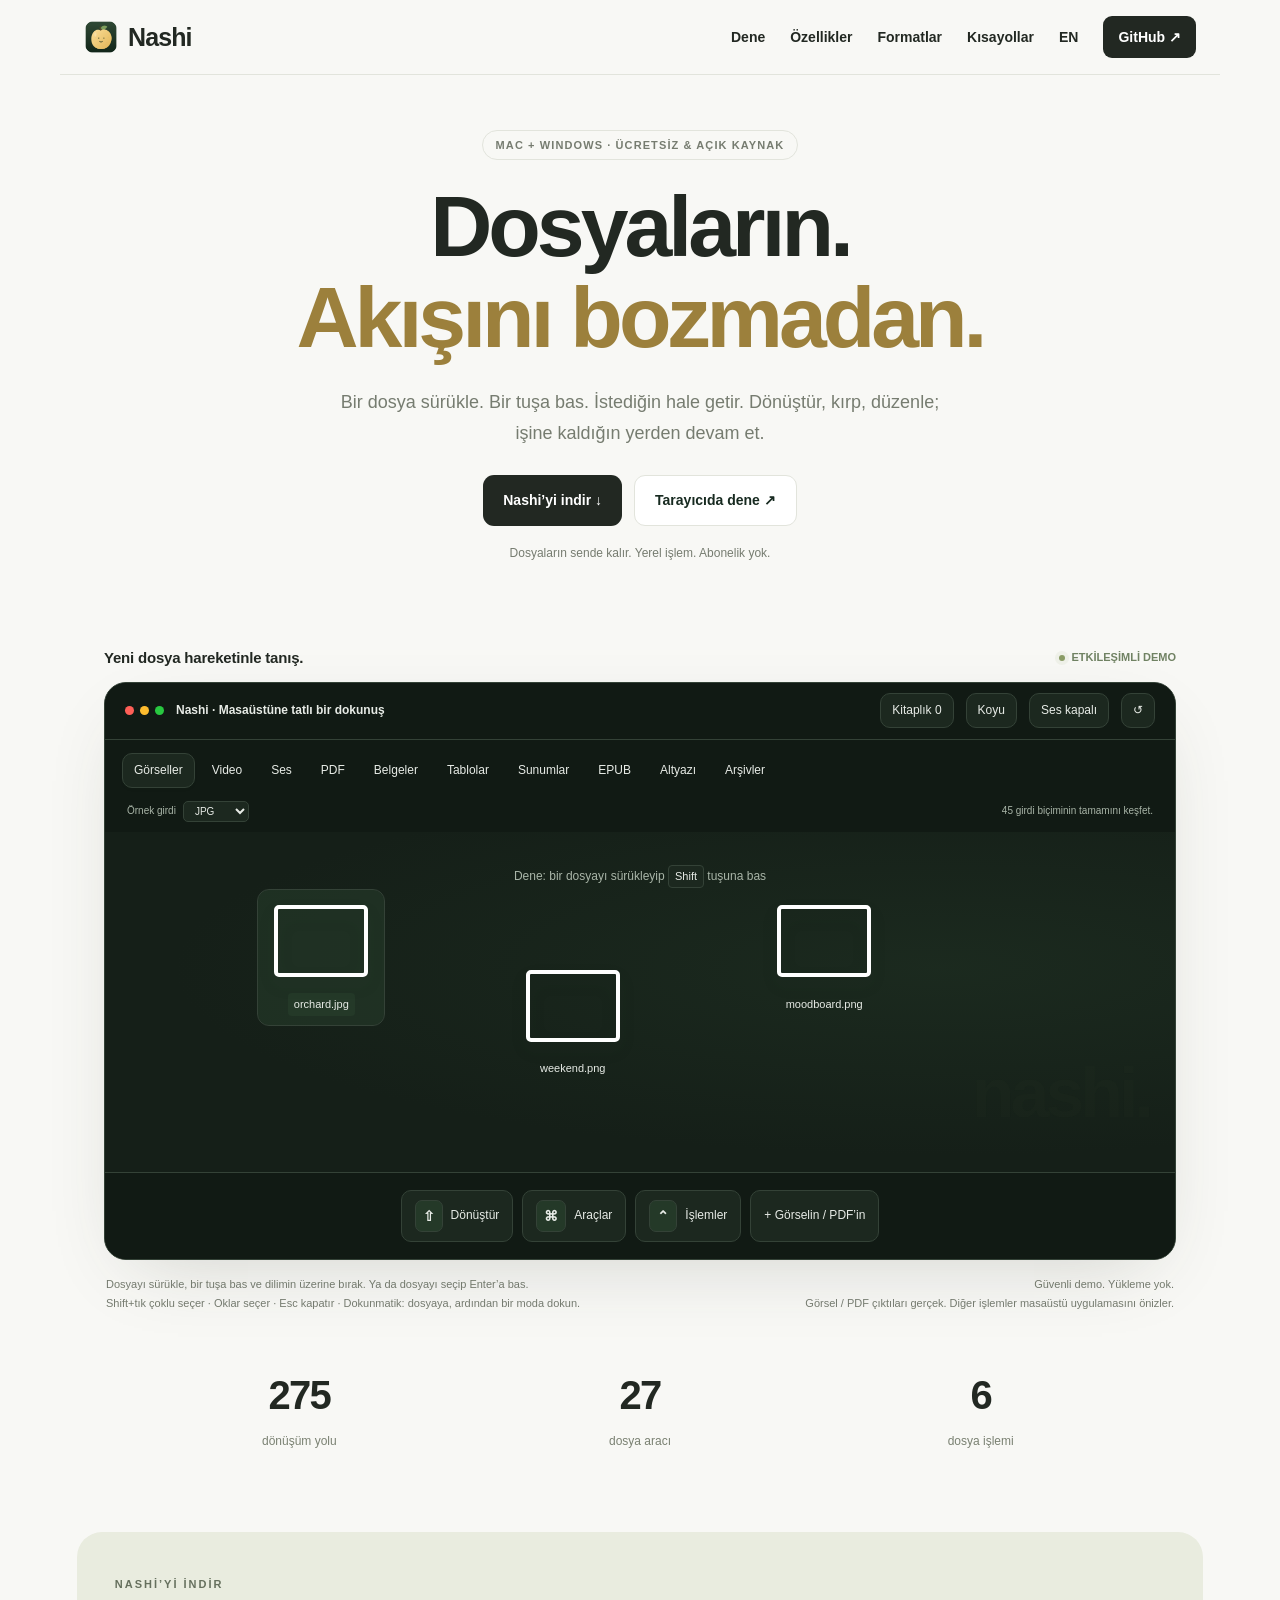
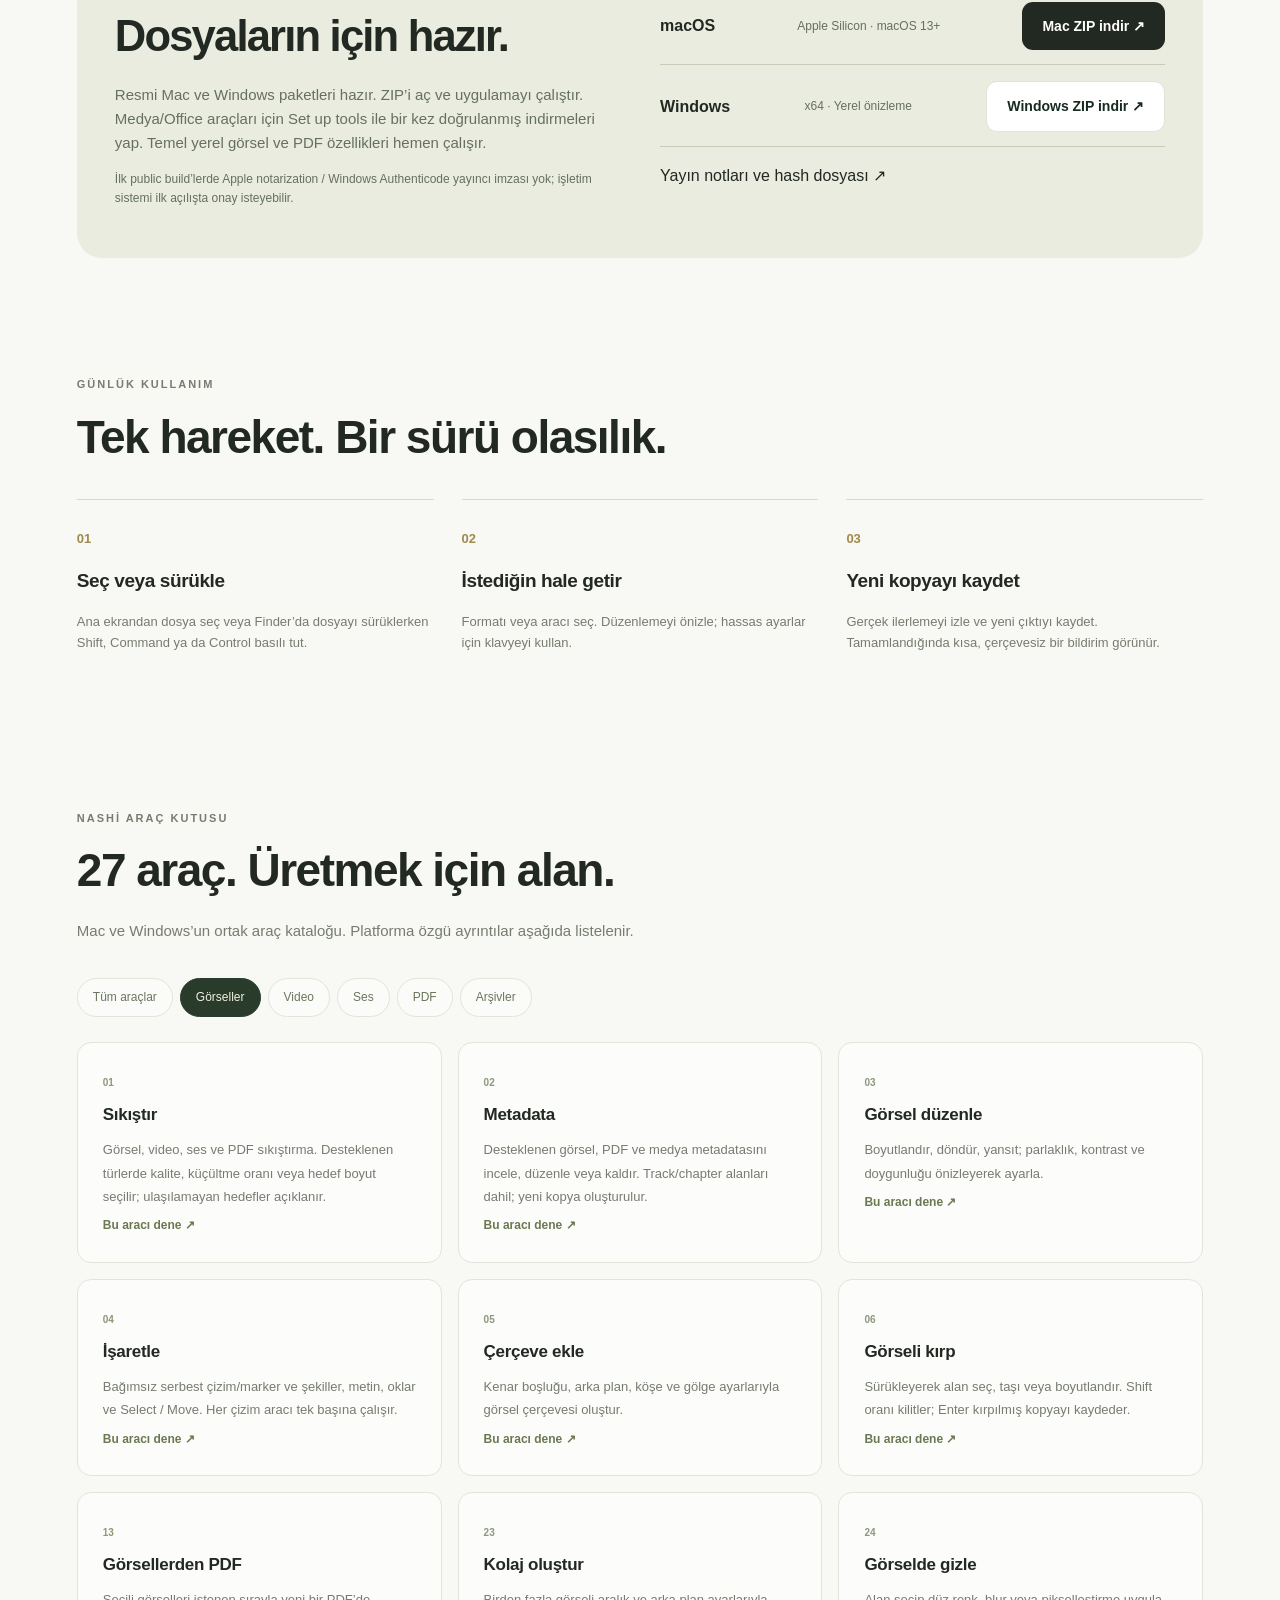
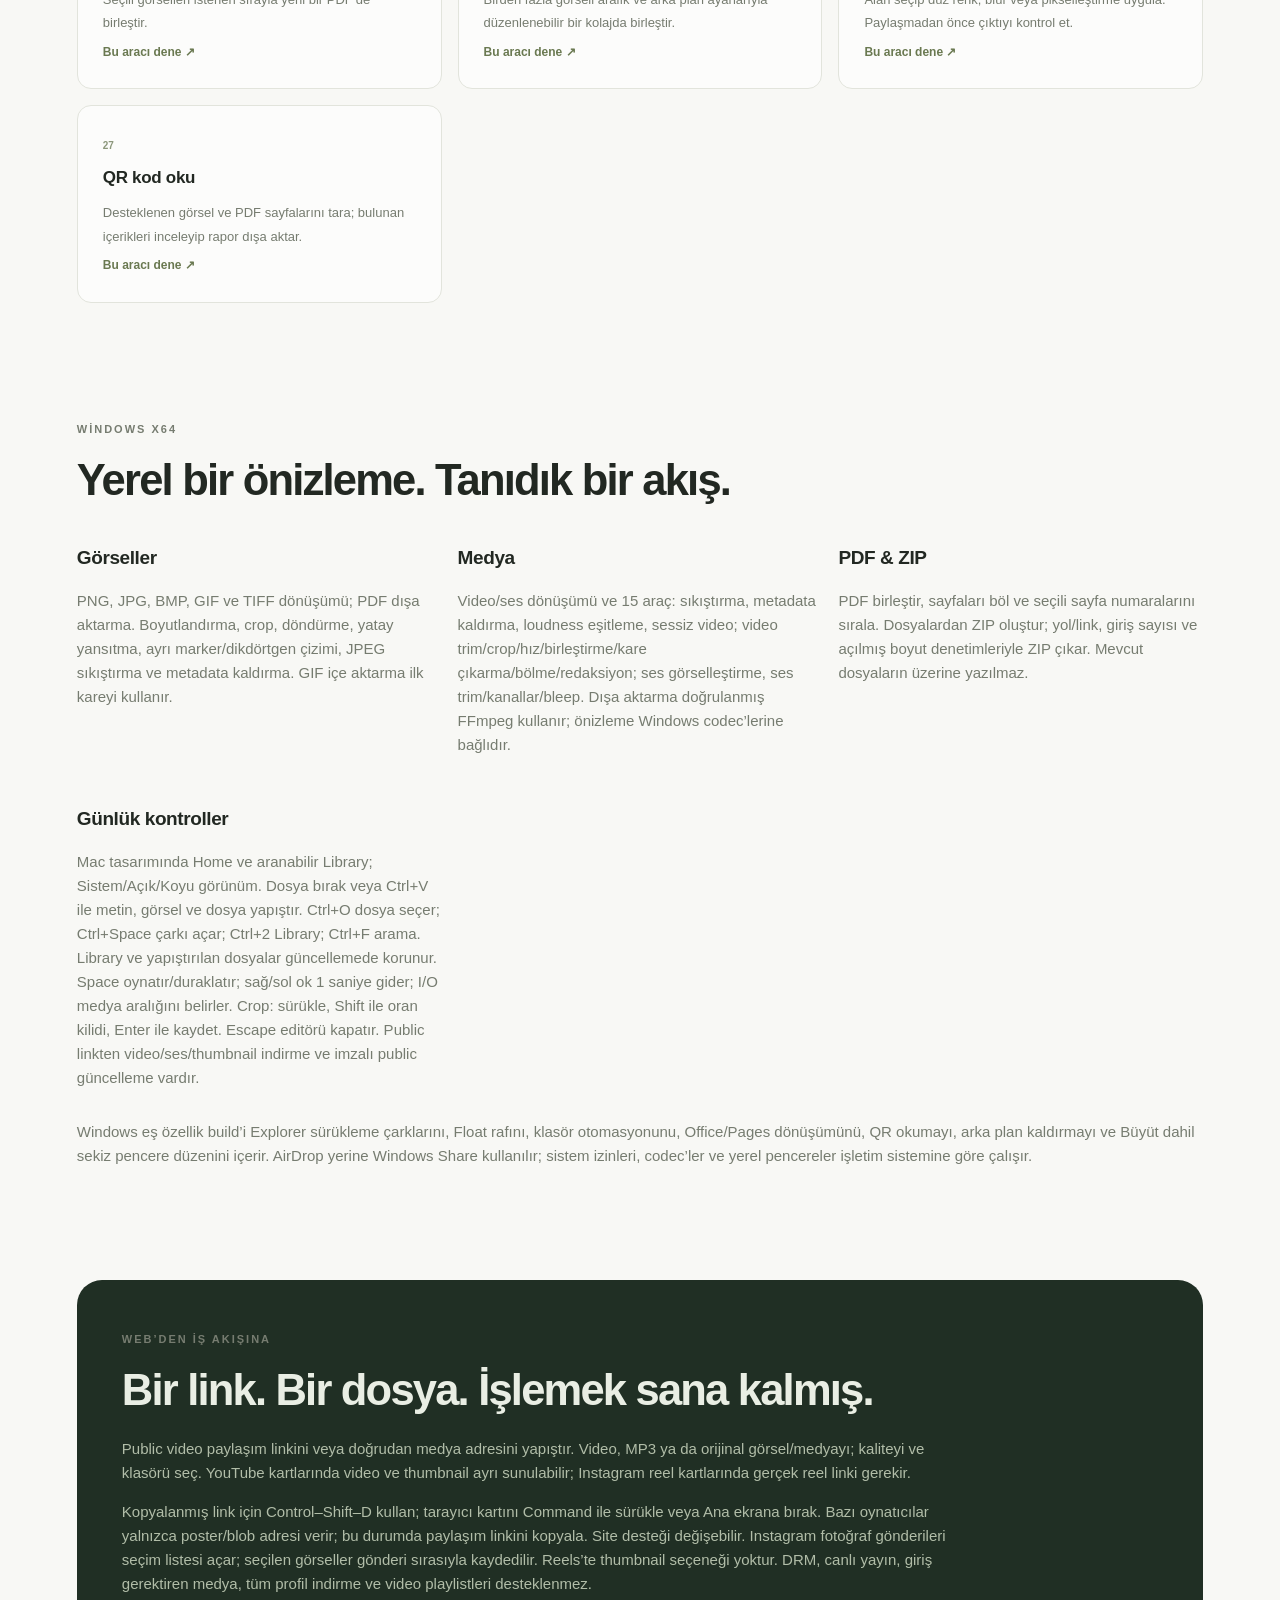
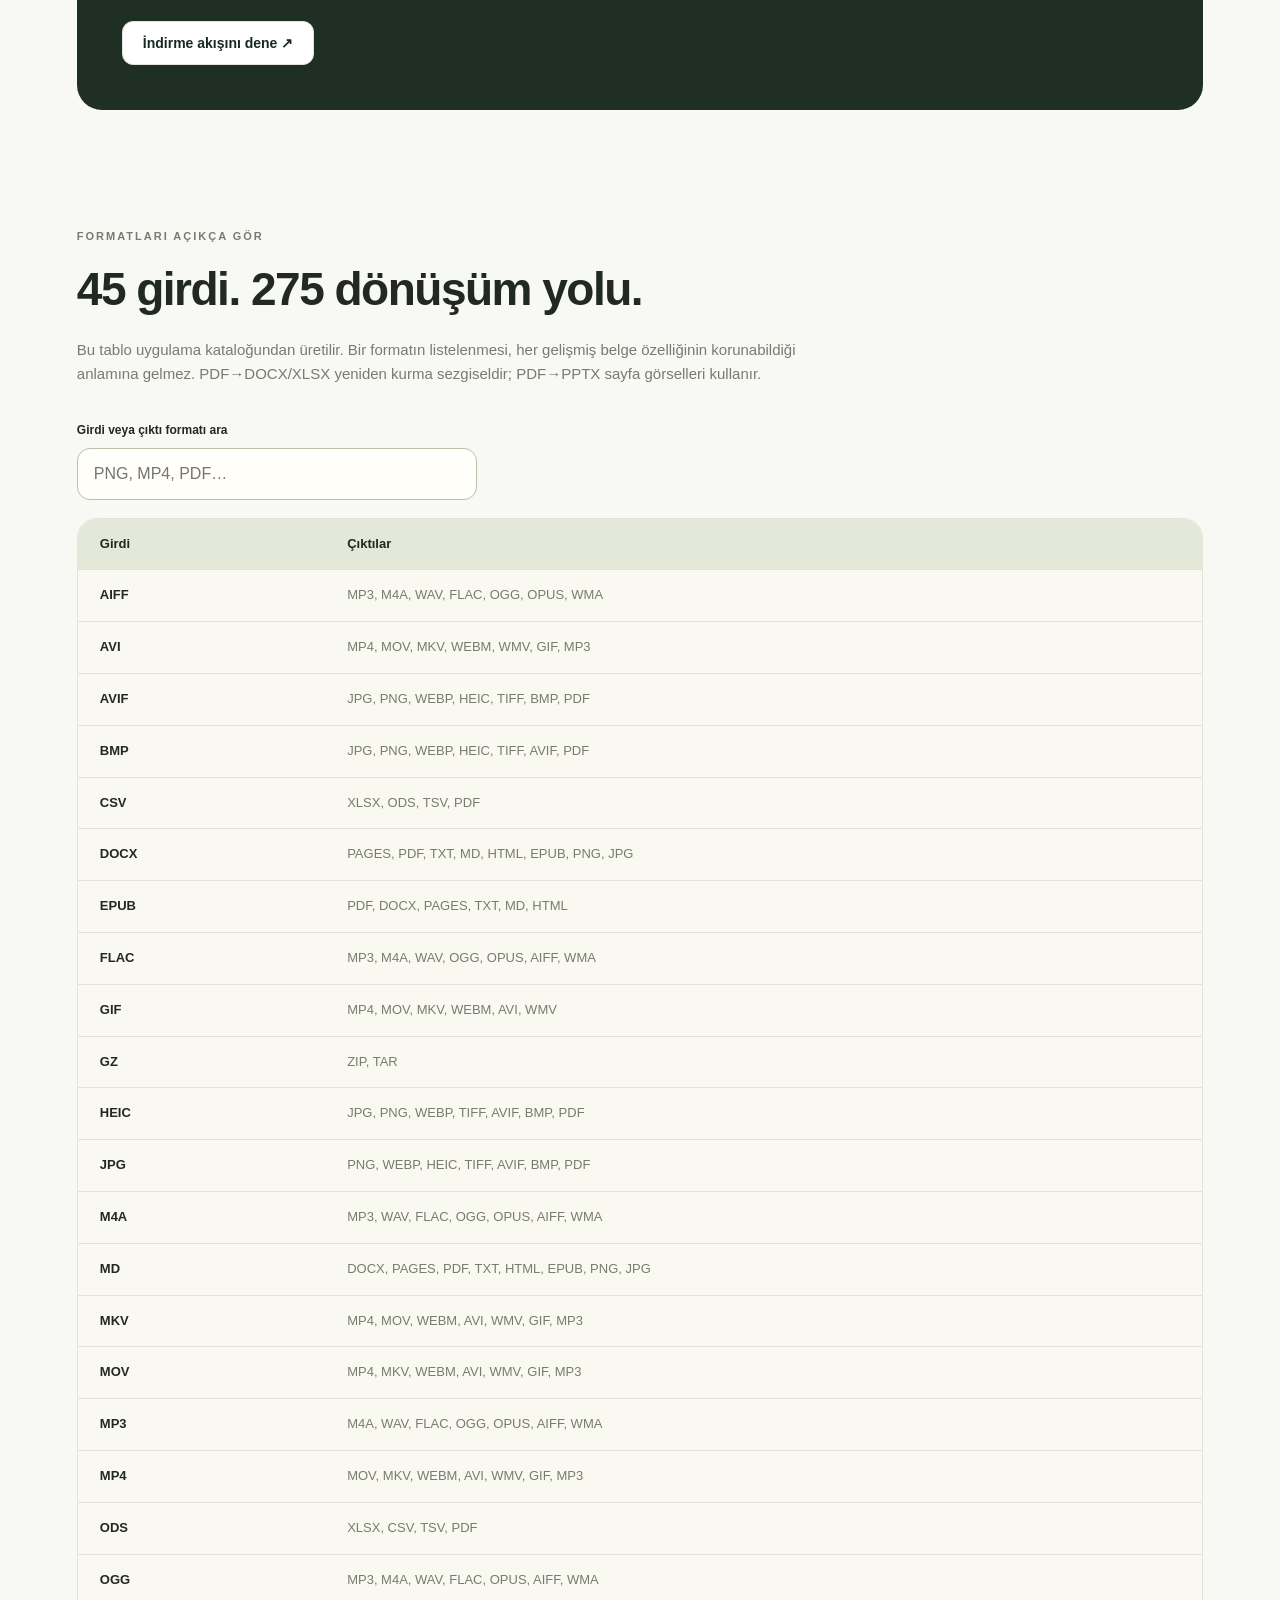
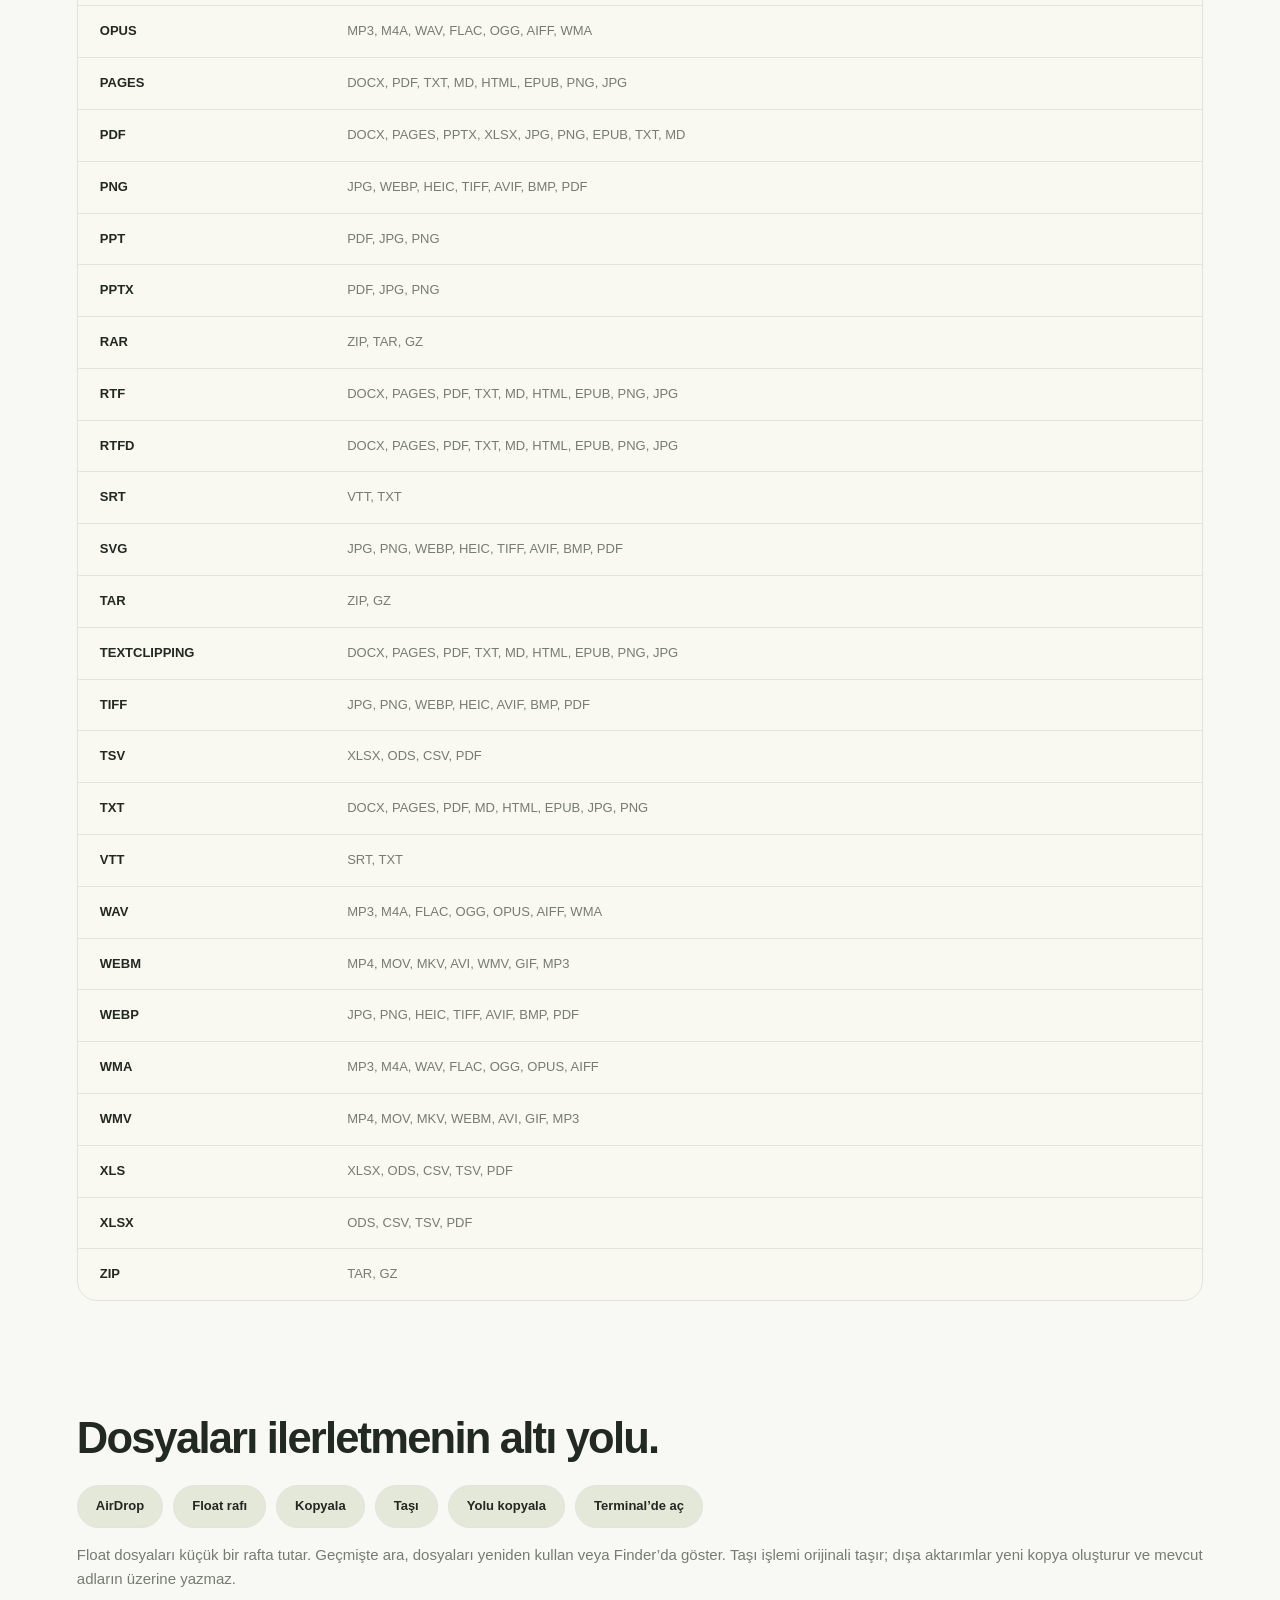
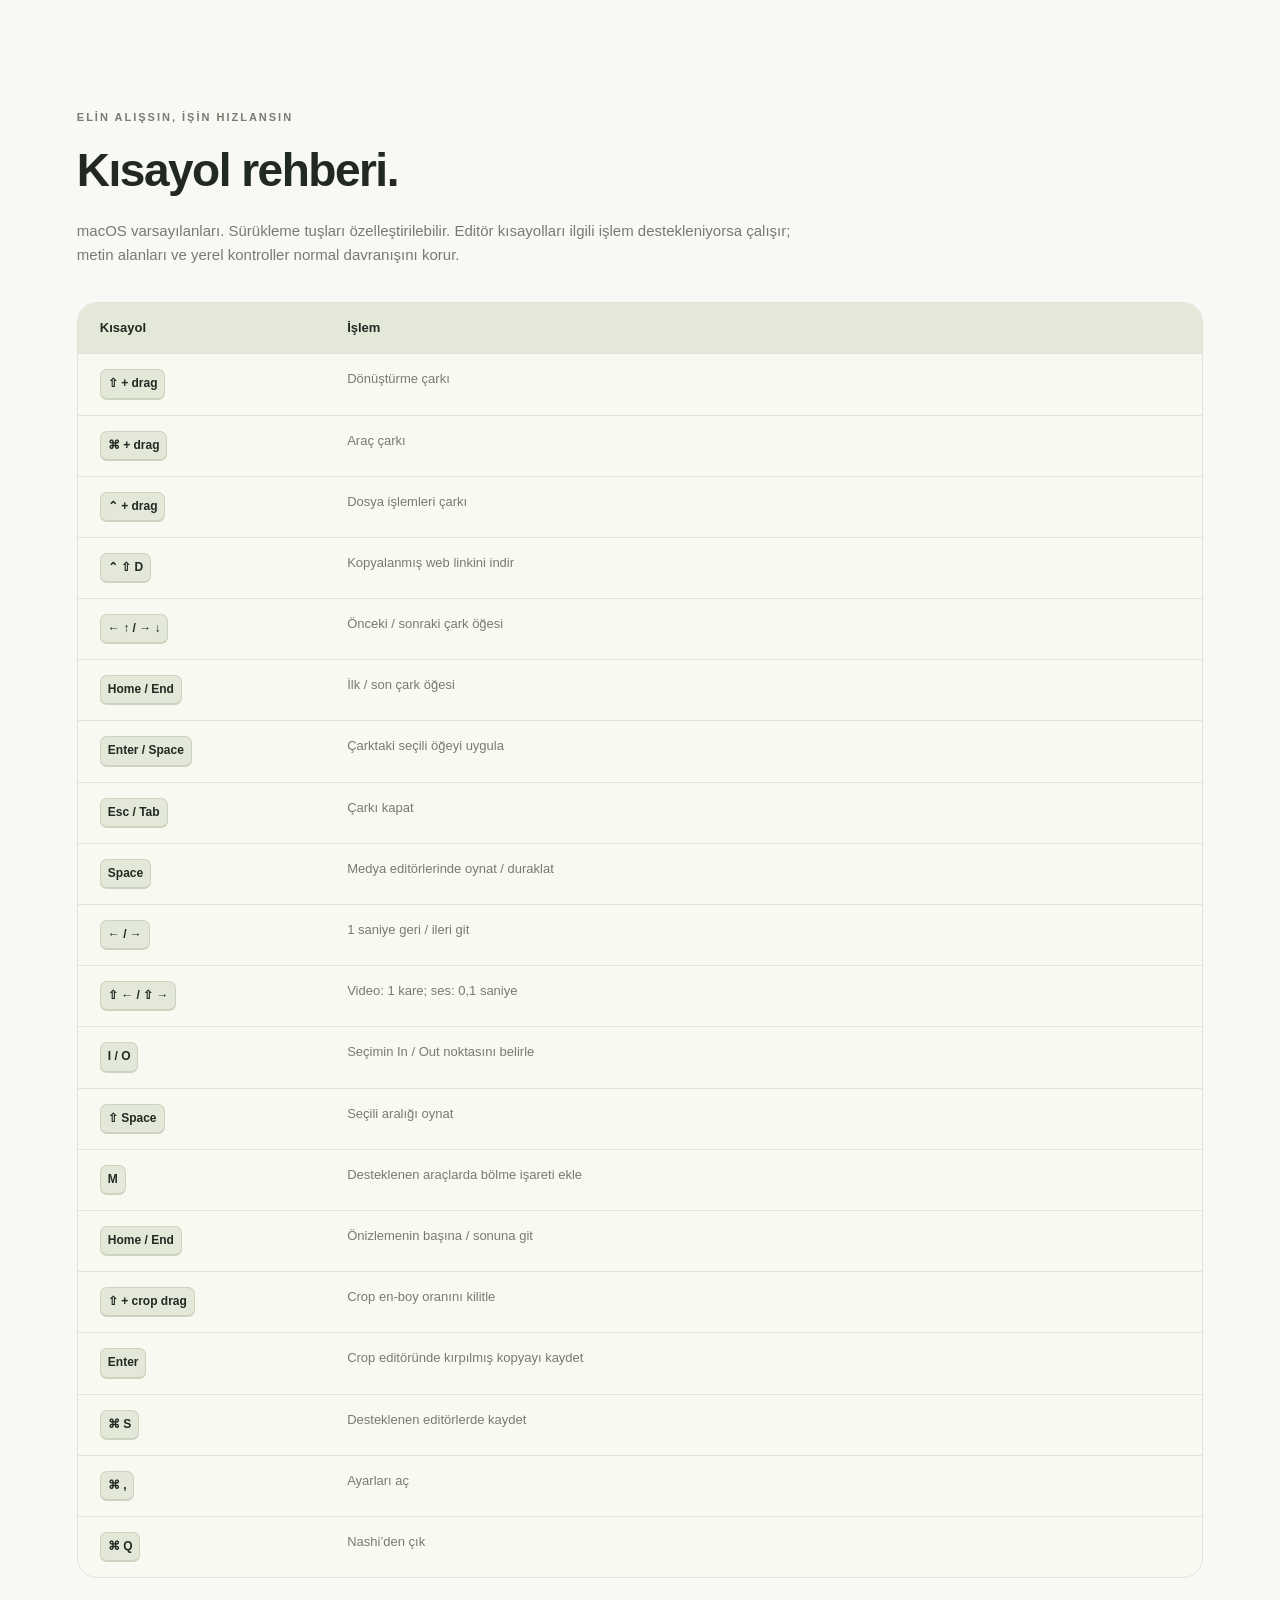
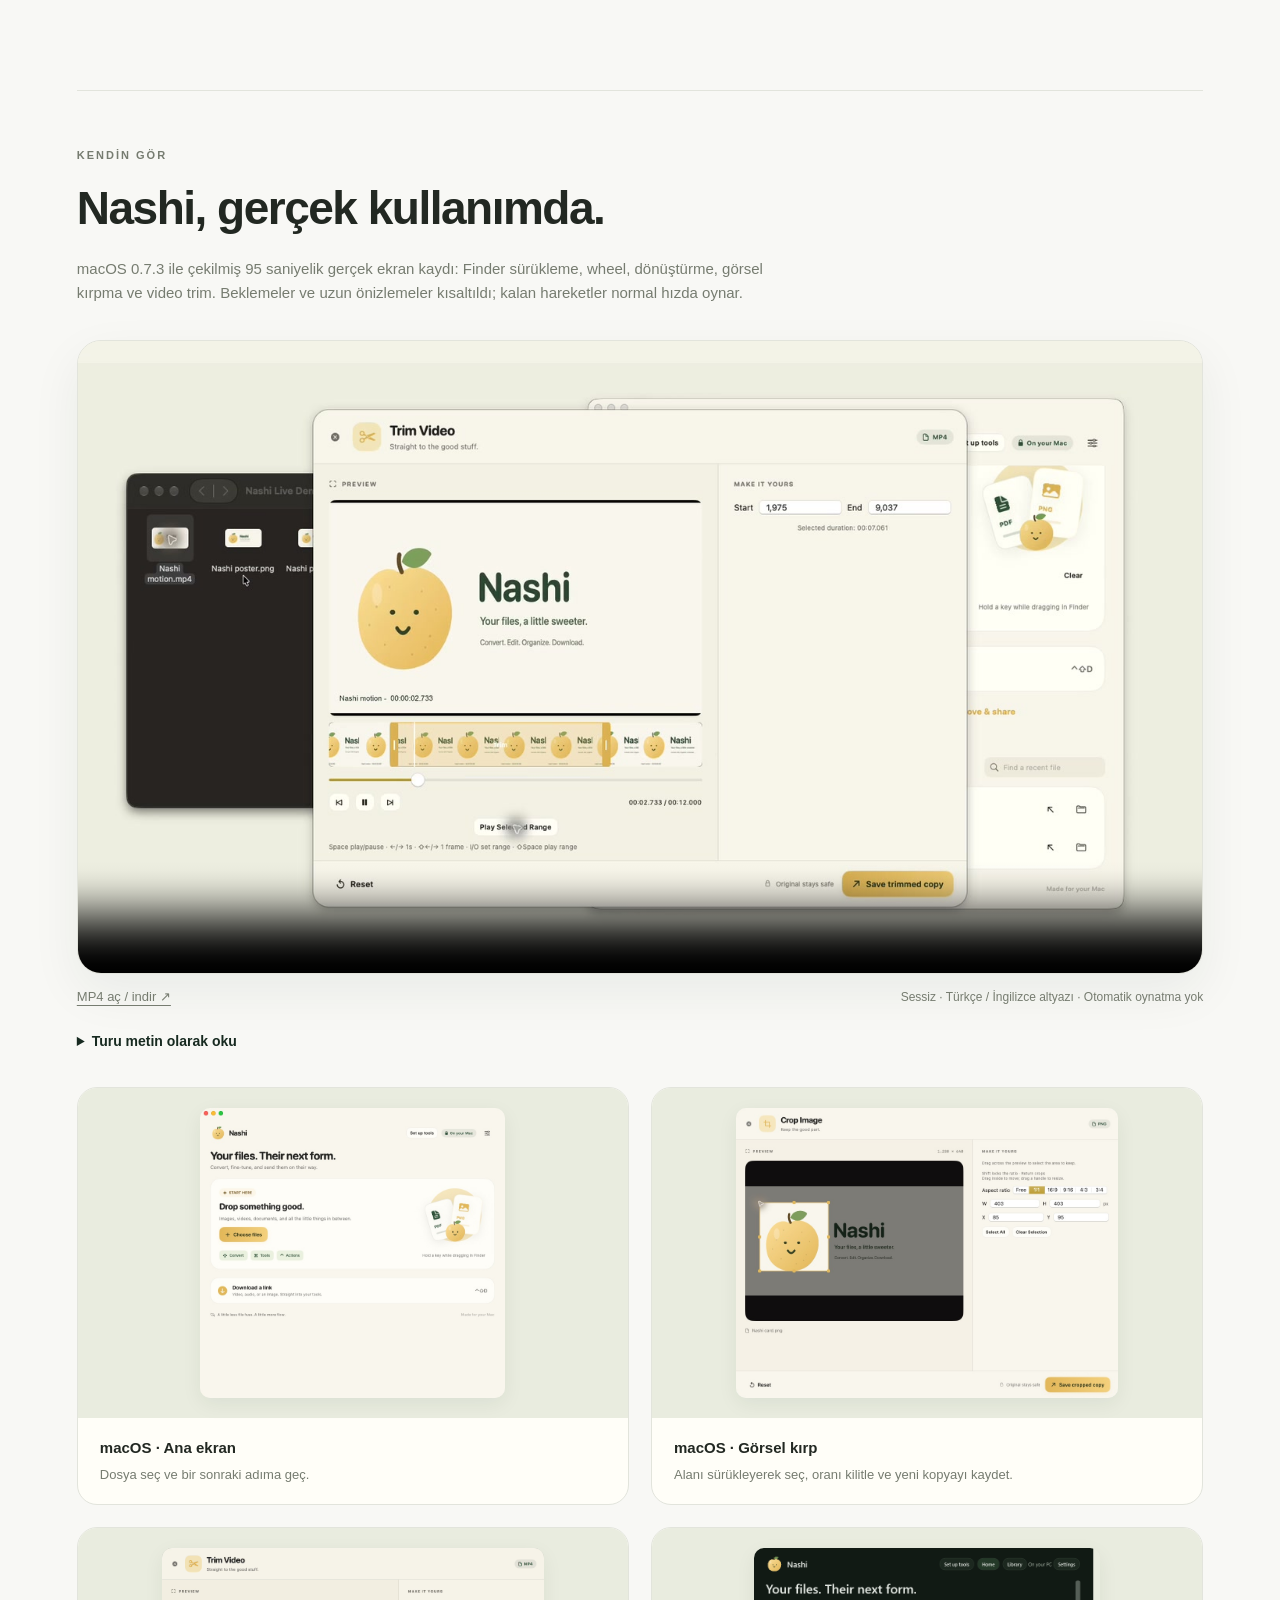
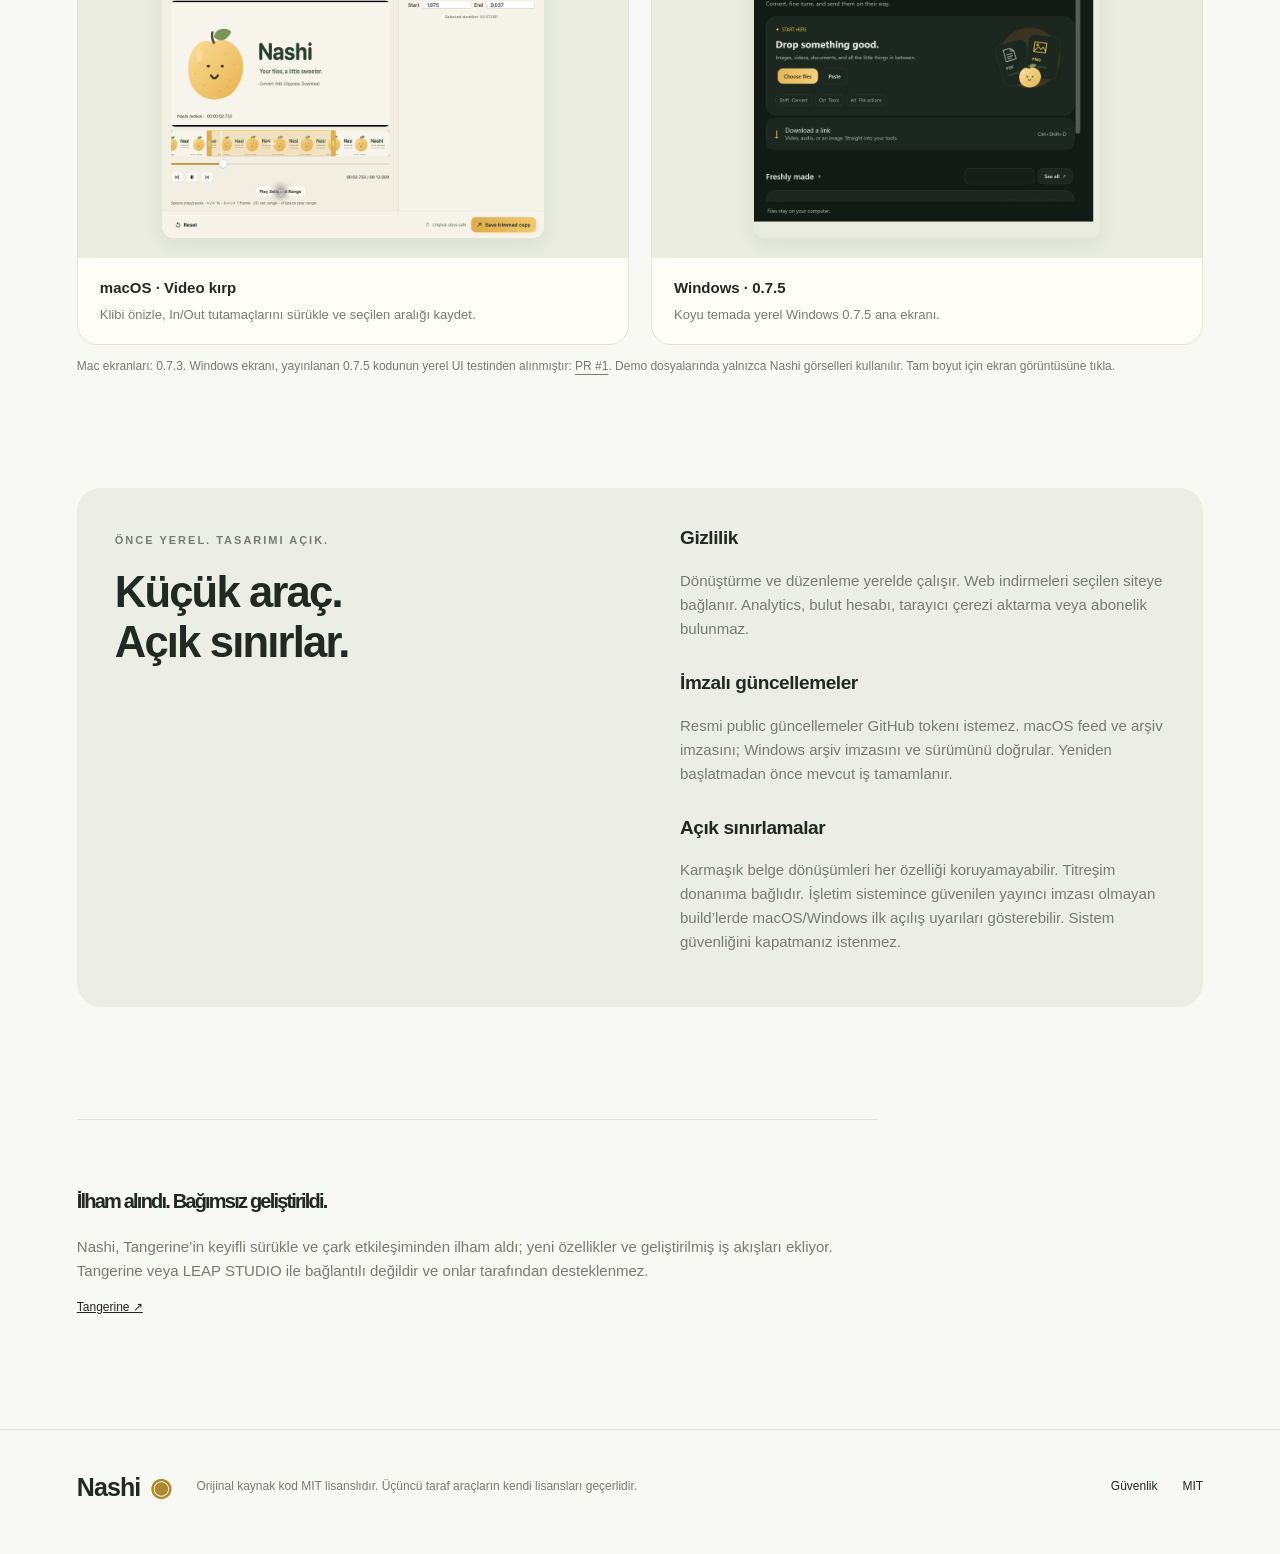
==== commit e3e8d322: "Use platform share labels and stop closed media previews" ====
--- a/docs/tr/index.html
+++ b/docs/tr/index.html
@@ -2,7 +2,7 @@
 <html lang="tr"><head><meta charset="utf-8"><meta name="viewport" content="width=device-width,initial-scale=1">
 <meta http-equiv="Content-Security-Policy" content="default-src 'none'; img-src 'self' blob: data:; media-src 'self' blob:; style-src 'self' 'unsafe-inline'; script-src 'self'; connect-src 'self' blob:; base-uri 'none'; form-action 'none'">
 <meta name="description" content="Nashi: açık kaynaklı yerel dosya dönüştürme, düzenleme, web indirme ve sürükleme çarkı. Tüm özellikler, formatlar ve kısayollar.">
-<title>Nashi — Dosyaların için tatlı bir kolaylık</title><link rel="icon" href="../assets/nashi.png"><link rel="stylesheet" href="../assets/site.css?v=03d6fb7e5bfe"><link rel="stylesheet" href="../assets/playground.css?v=8d5e0e240a13"><script src="../assets/vendor/pdf-lib.min.js" defer></script><script src="../assets/playground.js?v=8d5e0e240a13" defer></script></head>
+<title>Nashi — Dosyaların için tatlı bir kolaylık</title><link rel="icon" href="../assets/nashi.png"><link rel="stylesheet" href="../assets/site.css?v=03d6fb7e5bfe"><link rel="stylesheet" href="../assets/playground.css?v=26813a8d2d72"><script src="../assets/vendor/pdf-lib.min.js" defer></script><script src="../assets/playground.js?v=26813a8d2d72" defer></script></head>
 <body><a class="skip" href="#main">İçeriğe geç</a><header><a class="brand" href="#"><img src="../assets/nashi.png" alt="" width="42" height="42">Nashi</a><nav aria-label="Ana gezinme"><a href="#playground">Dene</a><a href="#features">Özellikler</a><a href="#formats">Formatlar</a><a href="#shortcuts">Kısayollar</a><a href="../index.html">EN</a><a class="nav-github" href="https://github.com/orkunisitmak/nashi-app">GitHub ↗</a></nav></header>
 <main id="main"><section class="hero"><span class="eyebrow">MAC + WINDOWS · ÜCRETSİZ & AÇIK KAYNAK</span><h1>Dosyaların.<br><em>Akışını bozmadan.</em></h1><p class="intro">Bir dosya sürükle. Bir tuşa bas. İstediğin hale getir. Dönüştür, kırp, düzenle; işine kaldığın yerden devam et.</p><div class="hero-actions"><a class="button primary" href="#download">Nashi’yi indir ↓</a><a class="button secondary" href="#playground">Tarayıcıda dene ↗</a></div><p class="subtle">Dosyaların sende kalır. Yerel işlem. Abonelik yok.</p></section>
 <section id="playground" aria-label="Etkileşimli Nashi demosu"><div class="live-loading">Demo masaüstün hazırlanıyor…</div><noscript><p class="demo-noscript">Etkileşimli demo için JavaScript’i aç. Aşağıdaki gerçek kullanım kaydını da izleyebilirsin.</p></noscript></section>
--- a/docs/assets/playground.css
+++ b/docs/assets/playground.css
@@ -83,3 +83,9 @@
 .preview-dimensions{float:right;font-size:10px;letter-spacing:0;font-weight:400}.native-ratio-row{display:flex;align-items:center;gap:8px;flex-wrap:wrap;font-size:12px}.native-segments{display:inline-flex;flex-wrap:wrap;background:var(--demo-line);border-radius:6px;overflow:hidden}.native-segments button{font:inherit;font-size:11px;line-height:1.3;border:0;border-radius:5px;padding:3px 7px;background:transparent;color:var(--demo-ink);cursor:pointer}.native-segments button[aria-checked=true]{background:#b69a45;color:#fff}.native-dimensions{display:flex;gap:8px;align-items:center;font-size:11px}.native-dimensions label{flex:1;display:flex;flex-direction:row;align-items:center;gap:7px}.native-dimensions input{min-width:0;padding:3px 8px!important}.native-dimensions>span{color:var(--demo-muted)}.editor-note{white-space:pre-line}.page-actions button:disabled{opacity:.4;cursor:default}.editor-controls .page-actions{margin-top:0}.editor-controls .editor-note{margin:0}
 @media(max-width:760px){.editor-footer small{display:none}.native-ratio-row{gap:6px}.native-segments button{padding:5px 6px}}
 .canvas-wrap{display:grid;place-items:center;background:#050906;max-height:none}.canvas-wrap canvas{width:auto;height:auto;max-width:100%;max-height:390px}.float-shelf button[hidden]{display:none}
+.close-editor{font-size:0;display:grid;place-items:center}.close-editor::before{content:"×";display:grid;place-items:center;width:13px;height:13px;border-radius:50%;font-size:12px;line-height:13px;font-weight:700;background:var(--demo-muted);color:var(--demo-paper)}
+.editor-dialog-status{color:var(--demo-muted)}.library-item a,.library-item button{color:var(--demo-ink);text-decoration:underline}
+.demo-toast{background:color-mix(in srgb,var(--demo-sage) 60%,var(--demo-paper));color:var(--demo-ink);border:0;border-radius:22px;gap:13px}.demo-toast strong{font-size:13px}.demo-toast small{color:var(--demo-muted)}.demo-toast a,.demo-toast button{color:var(--demo-ink);background:var(--demo-surface);border:1px solid var(--demo-line);padding:7px 10px;border-radius:10px}.demo-toast .check{color:var(--demo-muted);background:var(--demo-sage)}
+/* Keep native window chrome and actions visible while long previews scroll. */
+.demo-dialog[open]{display:flex;flex-direction:column;overflow:hidden}.editor-header,.editor-footer{flex-shrink:0}.editor-body{flex:1;min-height:0;max-height:calc(100dvh - 206px);overflow:hidden}.editor-body>.preview-pane,.editor-controls{max-height:calc(100dvh - 206px);min-height:0;overflow:auto;box-sizing:border-box}.library-panel{min-height:0;overflow:auto}.float-preview{overflow:auto}
+@media(max-width:760px){.editor-body{display:block;overflow:auto}.editor-body>.preview-pane,.editor-controls{max-height:none;overflow:visible}.editor-footer{position:static}}
